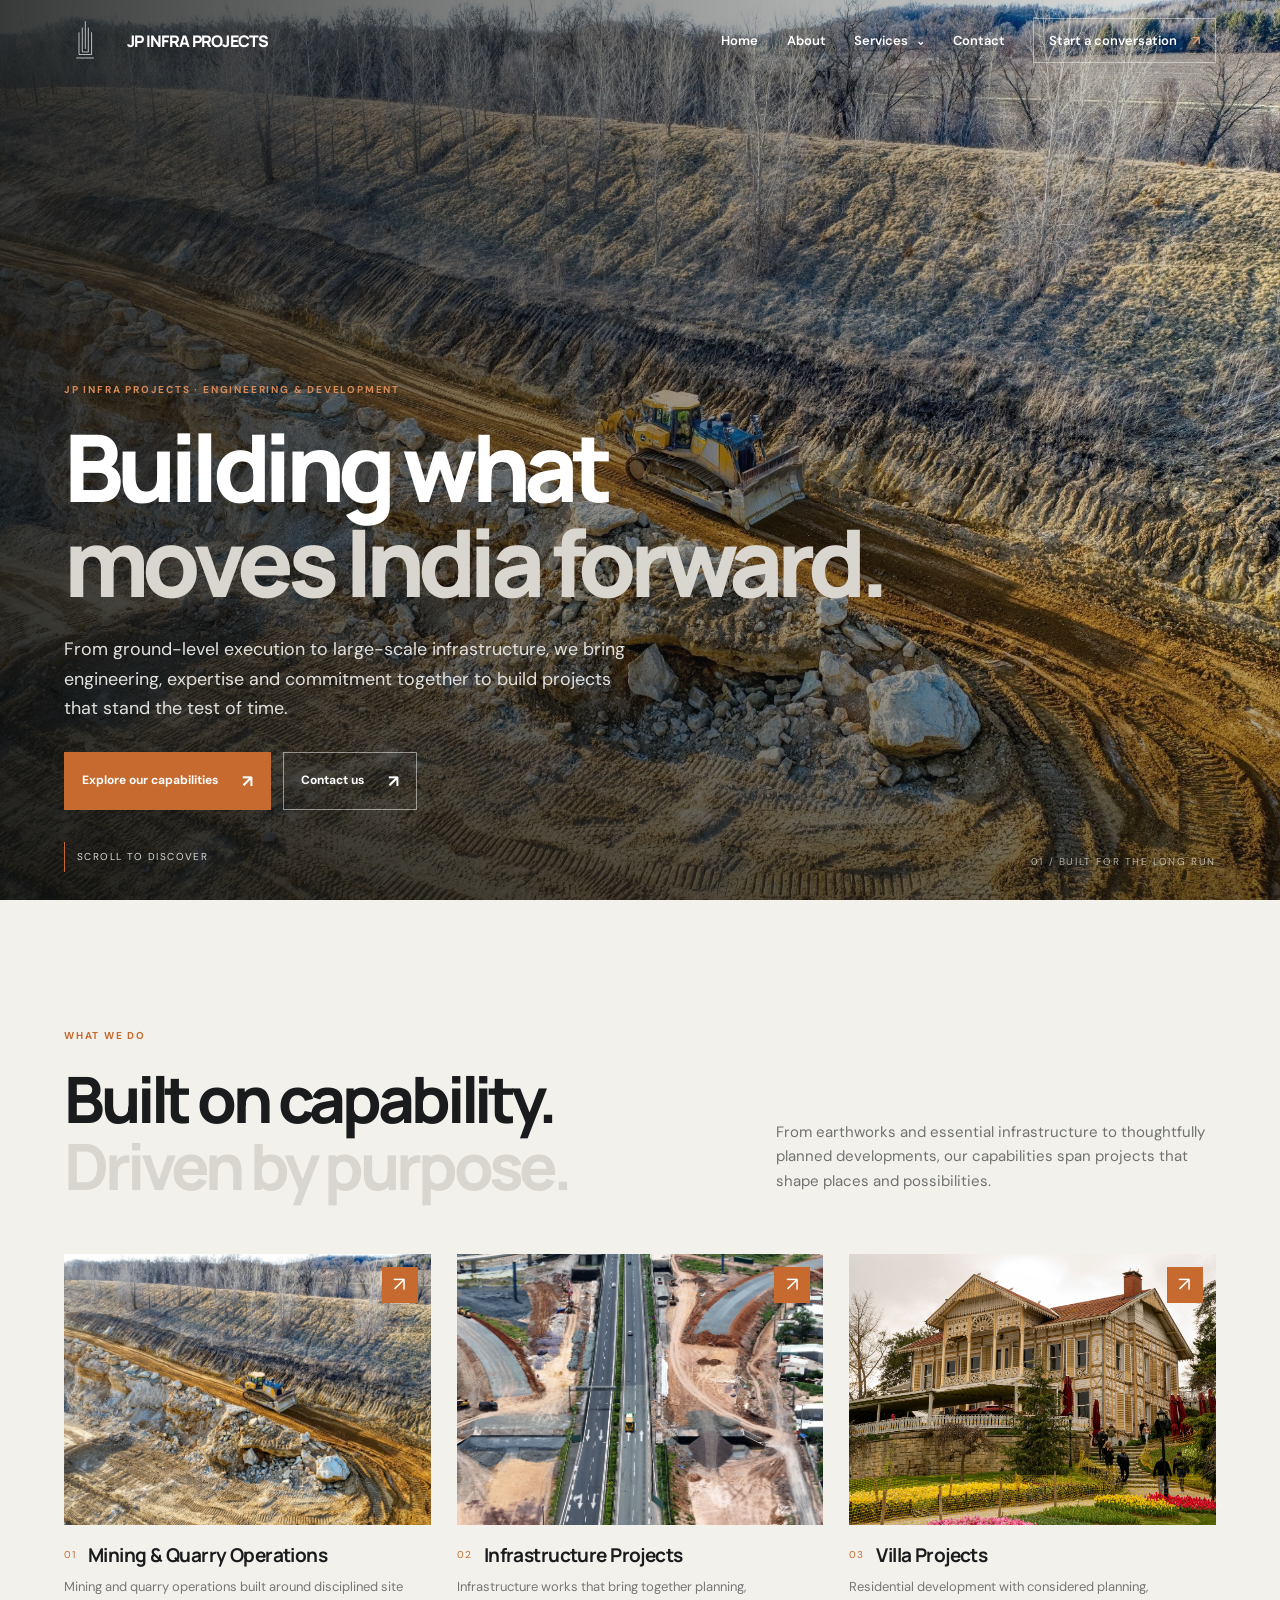
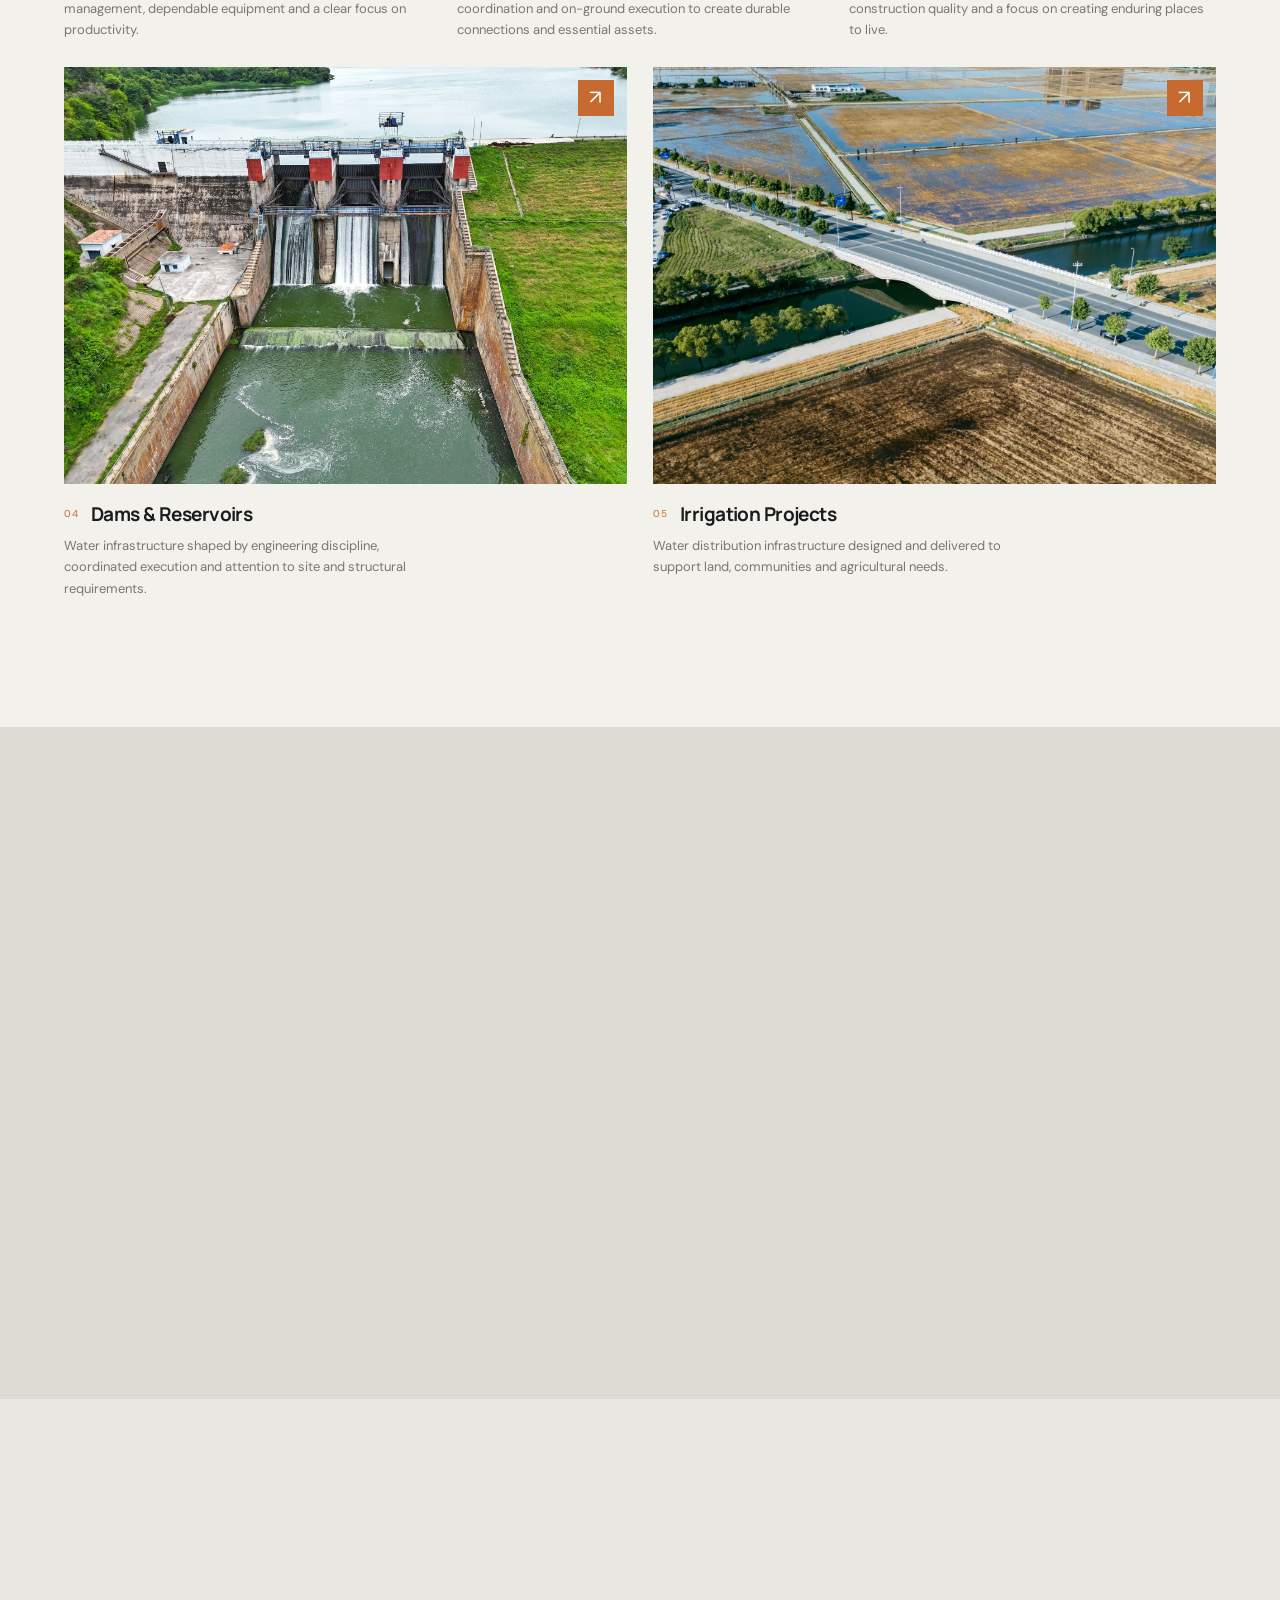
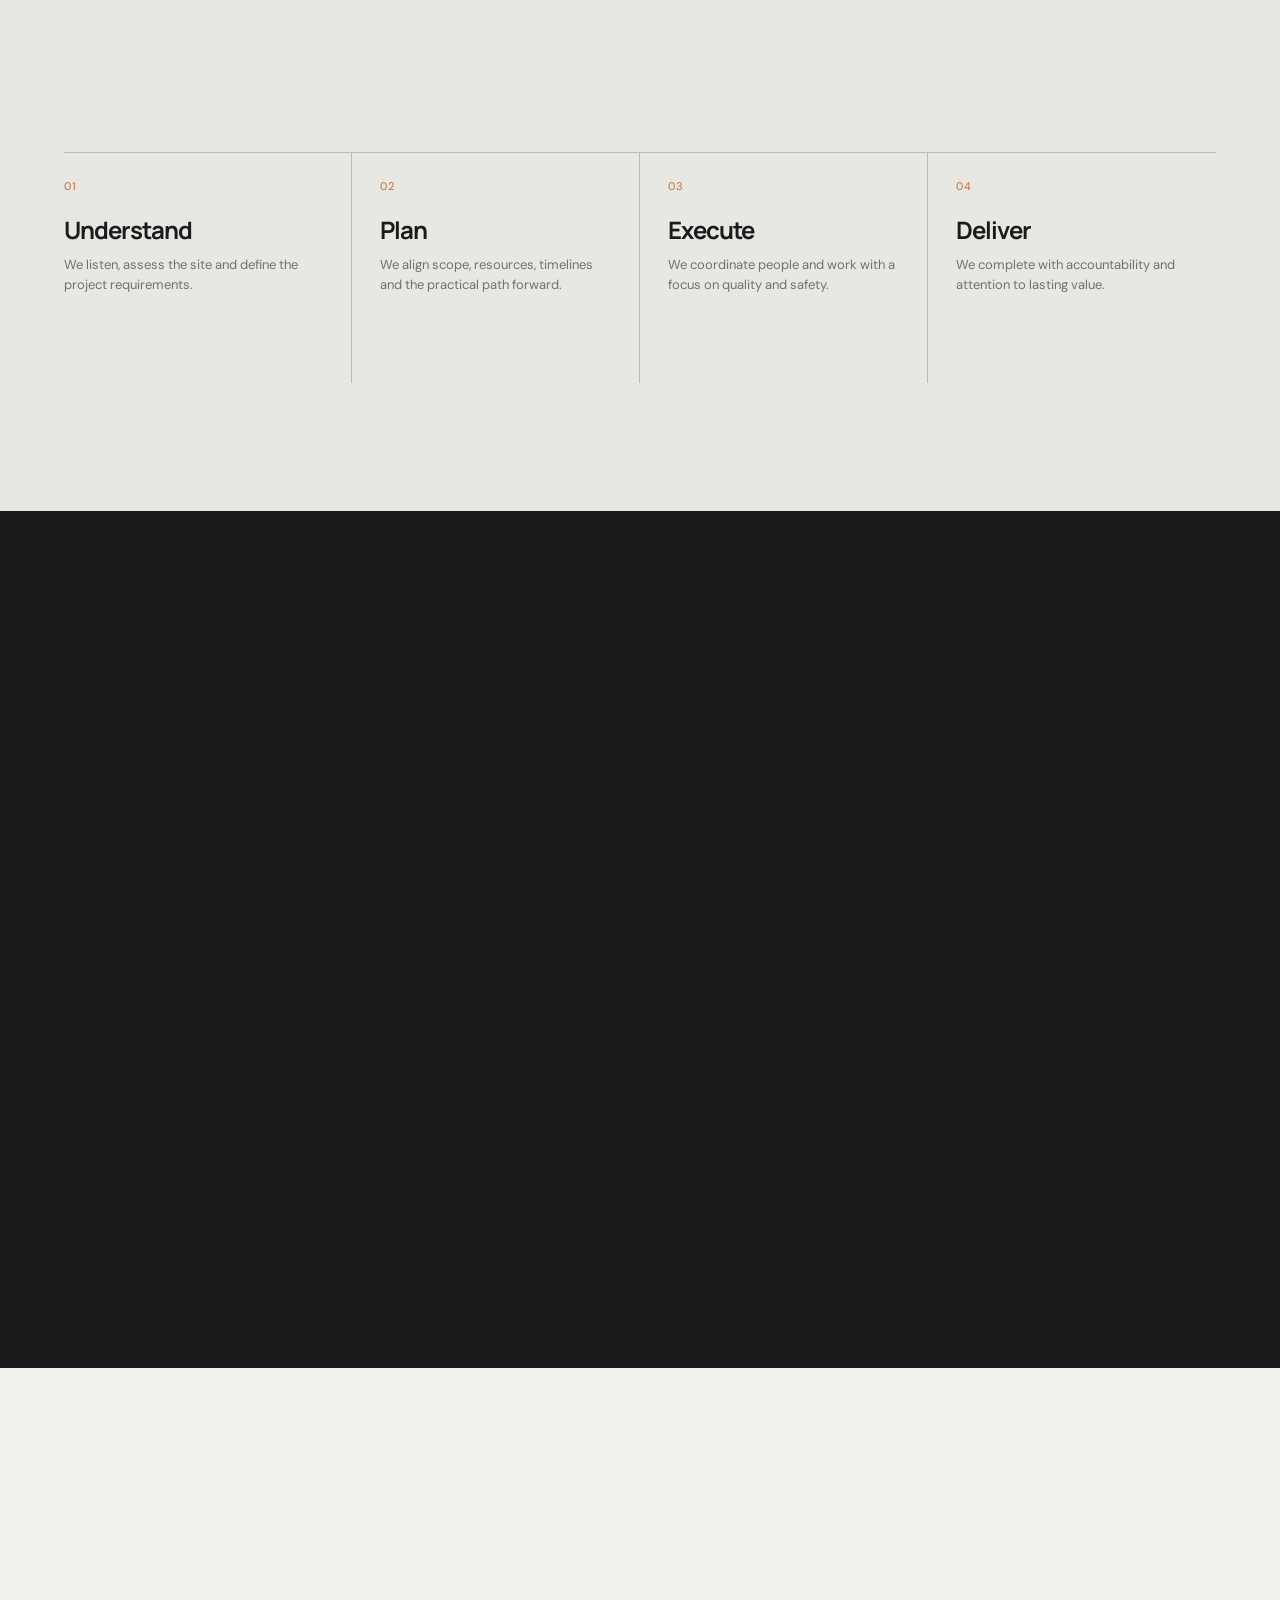
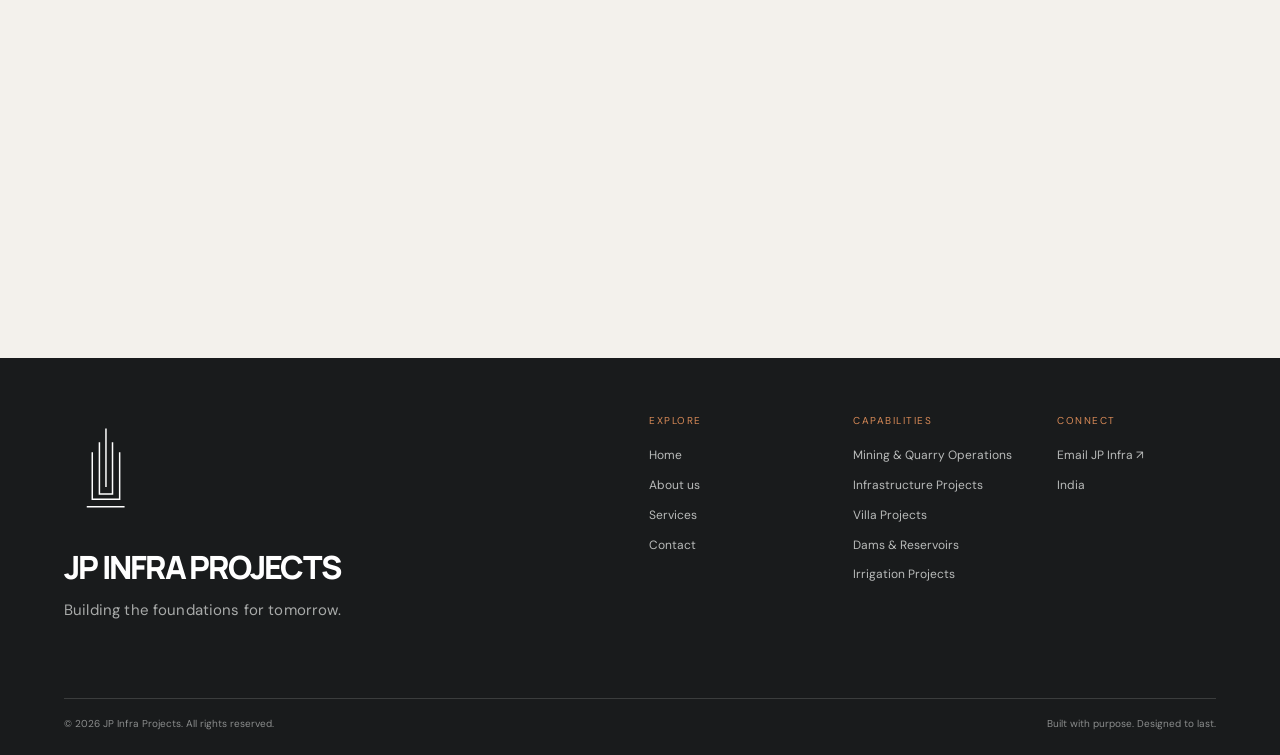
==== index.html @ a63b6236 "Refresh homepage uploaded project images with cache-busting" ====
<!doctype html><html lang="en"><head><meta charset="utf-8"><meta name="viewport" content="width=device-width, initial-scale=1"><meta name="theme-color" content="#17191a"><meta property="og:type" content="website"><link rel="preconnect" href="https://fonts.googleapis.com"><link rel="preconnect" href="https://fonts.gstatic.com" crossorigin><link href="https://fonts.googleapis.com/css2?family=DM+Sans:wght@400;500;600;700&family=Manrope:wght@400;500;600;700;800&display=swap" rel="stylesheet"><link rel="stylesheet" href="assets/styles.css"><script defer src="assets/main.js"></script><title>JP Infra Projects | Building What Moves India Forward</title><meta name="description" content="JP Infra Projects delivers infrastructure, engineering, mining, residential development, water and irrigation projects with purpose and precision."><meta property="og:title" content="JP Infra Projects | Building What Moves India Forward"><meta property="og:description" content="JP Infra Projects delivers infrastructure, engineering, mining, residential development, water and irrigation projects with purpose and precision."></head><body><header class="site-header"><a class="brand" href="index.html" aria-label="JP Infra Projects home"><img src="assets/jp-infra-logo.svg" alt="JP Infra Projects logo"><span class="brand-name">JP INFRA PROJECTS</span></a><button class="menu-toggle" aria-expanded="false" aria-label="Open navigation"><span></span><span></span></button><nav class="nav"><a href="index.html">Home</a><a href="about.html">About</a><div class="nav-services"><a href="services.html">Services <span>⌄</span></a><div class="dropdown"><a href="mining.html">Mining & Quarry Operations</a><a href="infrastructure.html">Infrastructure Projects</a><a href="villa.html">Villa Projects</a><a href="dams.html">Dams & Reservoirs</a><a href="irrigation.html">Irrigation Projects</a></div></div><a href="contact.html">Contact</a><a class="nav-cta" href="contact.html">Start a conversation <span>↗</span></a></nav></header><main><section class="hero home-hero"><div class="hero-image" style="background-image:url('assets/mining-hero.jpg')"></div><div class="hero-shade"></div><div class="hero-content reveal"><span class="eyebrow light">JP INFRA PROJECTS · ENGINEERING & DEVELOPMENT</span><h1>Building what<br><em>moves India forward.</em></h1><p>From ground-level execution to large-scale infrastructure, we bring engineering, expertise and commitment together to build projects that stand the test of time.</p><div class="actions"><a class="btn btn-orange" href="services.html">Explore our capabilities <span>↗</span></a><a class="btn btn-outline" href="contact.html">Contact us <span>↗</span></a></div></div><a class="scroll-cue" href="#capabilities"><span></span> Scroll to discover</a><div class="hero-index">01 / BUILT FOR THE LONG RUN</div></section>
<section id="capabilities" class="section capabilities"><div class="section-head reveal"><div><span class="eyebrow">WHAT WE DO</span><h2>Built on capability.<br><em>Driven by purpose.</em></h2></div><p>From earthworks and essential infrastructure to thoughtfully planned developments, our capabilities span projects that shape places and possibilities.</p></div><div class="cap-grid"><a class="cap-card reveal" href="mining.html"><div class="cap-image"><img src="assets/mining-hero.jpg" alt="Mining & Quarry Operations" loading="lazy"><span class="cap-arrow">↗</span></div><div class="cap-meta"><span class="cap-num">01</span><h3>Mining & Quarry Operations</h3></div><p>Mining and quarry operations built around disciplined site management, dependable equipment and a clear focus on productivity.</p></a><a class="cap-card reveal" href="infrastructure.html"><div class="cap-image"><img src="assets/images/infra-project.jpg?v=20261120" alt="Infrastructure Projects" loading="lazy"><span class="cap-arrow">↗</span></div><div class="cap-meta"><span class="cap-num">02</span><h3>Infrastructure Projects</h3></div><p>Infrastructure works that bring together planning, coordination and on-ground execution to create durable connections and essential assets.</p></a><a class="cap-card reveal" href="villa.html"><div class="cap-image"><img src="assets/images/villa-project.jpg?v=20261120" alt="Villa Projects" loading="lazy"><span class="cap-arrow">↗</span></div><div class="cap-meta"><span class="cap-num">03</span><h3>Villa Projects</h3></div><p>Residential development with considered planning, construction quality and a focus on creating enduring places to live.</p></a><a class="cap-card reveal" href="dams.html"><div class="cap-image"><img src="assets/images/Dams%20%26%20Reservoirs.jpg?v=20261120" alt="Dams & Reservoirs" loading="lazy"><span class="cap-arrow">↗</span></div><div class="cap-meta"><span class="cap-num">04</span><h3>Dams & Reservoirs</h3></div><p>Water infrastructure shaped by engineering discipline, coordinated execution and attention to site and structural requirements.</p></a><a class="cap-card reveal" href="irrigation.html"><div class="cap-image"><img src="assets/images/irrigation-project.jpg?v=20261120" alt="Irrigation Projects" loading="lazy"><span class="cap-arrow">↗</span></div><div class="cap-meta"><span class="cap-num">05</span><h3>Irrigation Projects</h3></div><p>Water distribution infrastructure designed and delivered to support land, communities and agricultural needs.</p></a></div></section>
<section class="about-band"><div class="about-photo reveal"><img src="assets/earthmoving-dozer.jpg" alt="Earthmoving machinery working on a site"></div><div class="about-copy reveal"><span class="eyebrow">ABOUT JP INFRA</span><h2>Grounded in experience.<br><em>Focused on what’s next.</em></h2><p>Every project starts with understanding the ground beneath it—and the goals ahead. We bring practical expertise, careful planning and hands-on execution to complex work.</p><a class="text-link" href="about.html">Discover JP Infra <span>↗</span></a></div></section>
<section class="approach section"><div class="section-head reveal"><div><span class="eyebrow">HOW WE WORK</span><h2>From intent<br>to <em>impact.</em></h2></div><p>A clear, considered process keeps our work purposeful—from the first conversation to project delivery.</p></div><div class="steps"><article class="step reveal"><span>01</span><h3>Understand</h3><p>We listen, assess the site and define the project requirements.</p></article><article class="step reveal"><span>02</span><h3>Plan</h3><p>We align scope, resources, timelines and the practical path forward.</p></article><article class="step reveal"><span>03</span><h3>Execute</h3><p>We coordinate people and work with a focus on quality and safety.</p></article><article class="step reveal"><span>04</span><h3>Deliver</h3><p>We complete with accountability and attention to lasting value.</p></article></div></section>
<section class="work section dark-section"><div class="section-head reveal"><div><span class="eyebrow light">CAPABILITY IN ACTION</span><h2>Work that takes<br><em>shape on site.</em></h2></div><a class="text-link light-link" href="services.html">Explore all capabilities <span>↗</span></a></div><div class="work-grid"><a class="work-large reveal" href="mining.html"><img src="assets/mineral-processing-aerial.jpg" alt="Aerial view of quarry processing operations"><span class="work-label">01 / MINING & QUARRY</span><span class="work-title">Moving material.<br>Moving possibilities. ↗</span></a><a class="work-small reveal" href="infrastructure.html"><img src="assets/images/infra-project.jpg?v=20261120" alt="Infrastructure construction"><span class="work-label">02 / INFRASTRUCTURE</span><span class="work-title">Connecting what matters. ↗</span></a></div></section>
<section class="closing section"><span class="eyebrow reveal">LET’S BUILD THE NEXT CHAPTER</span><h2 class="reveal">Let’s build<br><em>something that lasts.</em></h2><a class="btn btn-orange reveal" href="contact.html">Start a conversation <span>↗</span></a></section></main><footer class="footer"><div class="footer-top"><div><a class="brand footer-brand" href="index.html"><img src="assets/jp-infra-logo.svg" alt="JP Infra Projects logo"><span class="brand-name">JP INFRA PROJECTS</span></a><p>Building the foundations for tomorrow.</p></div><div class="footer-links"><div><span class="foot-label">Explore</span><a href="index.html">Home</a><a href="about.html">About us</a><a href="services.html">Services</a><a href="contact.html">Contact</a></div><div><span class="foot-label">Capabilities</span><a href="mining.html">Mining & Quarry Operations</a><a href="infrastructure.html">Infrastructure Projects</a><a href="villa.html">Villa Projects</a><a href="dams.html">Dams & Reservoirs</a><a href="irrigation.html">Irrigation Projects</a></div><div><span class="foot-label">Connect</span><a href="mailto:info@jpinfra.in">Email JP Infra ↗</a><span>India</span></div></div></div><div class="footer-bottom"><span>© <span id="year"></span> JP Infra Projects. All rights reserved.</span><span>Built with purpose. Designed to last.</span></div></footer></body></html>
---- assets/styles.css ----
:root{--ink:#191b1c;--paper:#f3f1ec;--white:#fff;--stone:#d7d5d0;--muted:#858787;--orange:#c66a30;--font-head:'Manrope',sans-serif;--font-body:'DM Sans',sans-serif;--max:1280px;--pad:clamp(22px,5vw,80px)}*{box-sizing:border-box}html{scroll-behavior:smooth}body{margin:0;background:var(--paper);color:var(--ink);font-family:var(--font-body);font-size:16px;line-height:1.65}a{color:inherit;text-decoration:none}img{display:block;max-width:100%}.site-header{height:82px;position:fixed;inset:0 0 auto;z-index:100;display:flex;align-items:center;justify-content:space-between;padding:0 var(--pad);transition:background .3s,backdrop-filter .3s,border .3s;border-bottom:1px solid transparent}.site-header.scrolled{background:rgba(243,241,236,.93);backdrop-filter:blur(14px);border-color:rgba(25,27,28,.08)}.brand{display:flex;align-items:center;gap:10px;font-family:var(--font-head);font-weight:800;letter-spacing:-.07em;line-height:.92;font-size:17px}.brand img{width:35px;height:40px;object-fit:contain}.brand small{font-size:9px;letter-spacing:.18em;font-weight:600}.nav{display:flex;align-items:center;gap:34px;font-size:13px;font-weight:600}.nav>a,.nav-services>a{transition:color .2s}.nav>a:hover,.nav-services>a:hover{color:var(--orange)}.nav-cta{border:1px solid #b9b8b3;padding:11px 15px;display:flex;gap:15px;align-items:center}.nav-cta span{color:var(--orange)}.nav-services{position:relative}.nav-services>a span{font-size:11px;margin-left:5px}.dropdown{position:absolute;top:100%;left:-18px;min-width:220px;padding:12px;background:var(--paper);box-shadow:0 18px 36px #0001;display:none}.dropdown a{display:block;padding:8px 10px;font-size:12px}.dropdown a:hover{background:#e7e4dd;color:var(--orange)}.nav-services:hover .dropdown,.nav-services:focus-within .dropdown{display:block}.menu-toggle{display:none}.hero,.page-hero,.service-hero{position:relative;min-height:100vh;color:white;display:flex;align-items:flex-end;overflow:hidden;background:#202222}.hero-image,.page-hero-img,.service-hero-img{position:absolute;inset:0;background-position:center;background-size:cover;transform:scale(1.015);animation:heroZoom 12s ease-out forwards}.hero-shade{position:absolute;inset:0;background:linear-gradient(90deg,rgba(12,14,14,.82) 0%,rgba(12,14,14,.46) 46%,rgba(12,14,14,.06) 100%),linear-gradient(0deg,rgba(10,12,12,.52),transparent 40%)}.hero-content,.page-hero-copy,.service-hero-copy{position:relative;z-index:2;width:min(820px,calc(100% - 2*var(--pad)));margin:0 var(--pad) 10vh}.eyebrow{font-size:10px;letter-spacing:.18em;font-weight:700;text-transform:uppercase;color:var(--orange);display:block;margin-bottom:20px}.eyebrow.light{color:#d88a57}.hero h1,.page-hero h1,.service-hero h1{font:800 clamp(44px,7.3vw,102px)/1.02 var(--font-head);letter-spacing:-.07em;margin:0 0 26px}.hero h1 em,.page-hero h1 em,.service-hero h1 em,.section h2 em,.closing h2 em,.about-copy h2 em,.split-feature-copy h2 em{font-style:normal;color:#d9d6d0}.hero-content p,.page-hero-copy p,.service-hero-copy p{max-width:580px;color:#e1e1df;font-size:clamp(15px,1.4vw,18px);margin:0 0 28px}.actions{display:flex;gap:12px;flex-wrap:wrap}.btn{display:inline-flex;align-items:center;gap:24px;padding:14px 17px;font-size:12px;font-weight:700;transition:transform .25s,background .25s,color .25s;border:1px solid transparent}.btn:hover{transform:translateY(-3px)}.btn-orange{background:var(--orange);color:white}.btn-orange:hover{background:#a95425}.btn-outline{border-color:#ffffff80;color:#fff}.btn-outline:hover{background:white;color:var(--ink)}.btn span{font-size:17px}.scroll-cue{position:absolute;bottom:28px;left:var(--pad);z-index:2;font-size:10px;letter-spacing:.14em;text-transform:uppercase;color:#d8d8d5;display:flex;gap:12px;align-items:center}.scroll-cue span{height:30px;width:1px;background:var(--orange)}.hero-index{position:absolute;right:var(--pad);bottom:30px;z-index:2;color:#ffffffa0;font-size:10px;letter-spacing:.16em}.section{padding:clamp(80px,10vw,145px) var(--pad)}.section-head{display:flex;justify-content:space-between;align-items:flex-end;gap:40px;margin-bottom:55px}.section h2,.about-copy h2,.split-feature-copy h2{font:750 clamp(34px,5vw,65px)/1.05 var(--font-head);letter-spacing:-.065em;margin:0}.section-head p{max-width:440px;color:#707272;margin:0 0 5px;font-size:15px}.cap-grid{display:grid;grid-template-columns:repeat(6,1fr);gap:26px}.cap-card{grid-column:span 2}.cap-card:nth-child(4),.cap-card:nth-child(5){grid-column:span 3}.cap-image{position:relative;overflow:hidden;aspect-ratio:1.35;background:#d5d2cc}.cap-image img{width:100%;height:100%;object-fit:cover;transition:transform .6s}.cap-card:hover .cap-image img{transform:scale(1.045)}.cap-arrow{position:absolute;right:13px;top:13px;width:36px;height:36px;display:grid;place-items:center;background:var(--orange);color:white;font-size:20px;transition:transform .25s}.cap-card:hover .cap-arrow{transform:rotate(45deg)}.cap-meta{display:flex;align-items:center;gap:12px;margin-top:17px}.cap-num{font-size:10px;color:var(--orange);letter-spacing:.1em}.cap-meta h3{font:700 19px var(--font-head);letter-spacing:-.03em;margin:0}.cap-card>p{font-size:13px;color:#777;margin:8px 0 0;max-width:380px}.about-band{display:grid;grid-template-columns:1.08fr .92fr;min-height:640px;background:#dedbd5}.about-photo{overflow:hidden;min-height:500px}.about-photo img{width:100%;height:100%;object-fit:cover}.about-copy{padding:clamp(45px,7vw,105px);display:flex;flex-direction:column;justify-content:center}.about-copy p{max-width:480px;color:#656666;margin:25px 0;font-size:15px}.text-link{display:inline-flex;gap:25px;align-items:center;font-size:12px;font-weight:700;margin-top:10px}.text-link span{color:var(--orange);font-size:17px;transition:transform .2s}.text-link:hover span{transform:translate(4px,-3px)}.approach{background:#e9e7e2}.steps{display:grid;grid-template-columns:repeat(4,1fr);border-top:1px solid #bcbab5}.step{padding:27px 22px 10px 0;border-right:1px solid #bcbab5;min-height:210px}.step:last-child{border-right:0}.step>span,.value>span{color:var(--orange);font-size:11px;letter-spacing:.1em}.step h3{font:700 24px var(--font-head);letter-spacing:-.04em;margin:20px 0 8px}.step p,.value p{font-size:13px;color:#717171;max-width:240px}.dark-section{background:var(--ink);color:#fff}.dark-section .section-head{margin-bottom:40px}.dark-section h2{color:white}.light-link{color:white}.work-grid{display:grid;grid-template-columns:1.35fr .65fr;gap:20px}.work-grid a{position:relative;display:block;overflow:hidden;min-height:390px}.work-grid img{width:100%;height:100%;object-fit:cover;position:absolute;inset:0;transition:transform .6s}.work-grid a:hover img{transform:scale(1.04)}.work-grid a:after{content:"";position:absolute;inset:0;background:linear-gradient(0deg,#111b 0%,transparent 65%)}.work-label,.work-title{position:absolute;z-index:1;left:25px;color:white}.work-label{top:25px;font-size:10px;letter-spacing:.16em}.work-title{bottom:24px;font:700 27px/1.15 var(--font-head);letter-spacing:-.04em}.work-small .work-title{font-size:22px}.closing{text-align:center;padding-block:clamp(90px,12vw,165px)}.closing h2{font:800 clamp(40px,6vw,76px)/1.05 var(--font-head);letter-spacing:-.07em;margin:0 0 32px}.closing .eyebrow{margin-bottom:16px}.closing .btn{margin:auto}.page-hero{min-height:76vh}.page-hero-copy{margin-bottom:8vh}.story{display:grid;grid-template-columns:1fr 1fr;gap:8vw}.story-intro h2{font:750 clamp(33px,4.5vw,58px)/1.1 var(--font-head);letter-spacing:-.06em;margin:0}.story-intro h2 em{font-style:normal;color:#9b9a96}.story-body p{margin:0 0 20px;color:#686a69;font-size:16px}.values-section{background:#e8e6e1}.values-grid{display:grid;grid-template-columns:repeat(4,1fr);gap:22px}.value{border-top:1px solid #aaa;padding:22px 0}.value h3{font:700 22px var(--font-head);letter-spacing:-.04em;margin:15px 0 7px}.value p{max-width:230px}.split-feature{display:grid;grid-template-columns:1fr 1fr;min-height:560px;background:var(--ink);color:white}.split-feature>img{width:100%;height:100%;min-height:500px;object-fit:cover}.split-feature-copy{padding:clamp(45px,7vw,100px);display:flex;flex-direction:column;justify-content:center}.split-feature-copy p{max-width:470px;color:#c3c4c2;margin-top:25px}.services-overview .section-head{margin-bottom:30px}.services-list{display:flex;flex-direction:column}.service-row{display:grid;grid-template-columns:42% 1fr;gap:clamp(25px,5vw,70px);padding:30px 0;border-top:1px solid #c9c7c2;align-items:center}.service-row:last-child{border-bottom:1px solid #c9c7c2}.service-row-img{height:280px;overflow:hidden}.service-row-img img{width:100%;height:100%;object-fit:cover;transition:transform .5s}.service-row:hover img{transform:scale(1.04)}.service-row-content h3{font:750 clamp(26px,3vw,38px)/1.15 var(--font-head);letter-spacing:-.06em;margin:7px 0 10px}.service-row-content p{color:#737575;max-width:480px;margin:0 0 18px}.service-row-content .eyebrow{font-size:9px;margin:0}.service-hero{min-height:84vh}.service-hero-copy{max-width:790px;margin-bottom:8vh}.service-hero h1{font-size:clamp(43px,6.6vw,90px)}.service-hero-copy p{max-width:540px}.service-intro{display:grid;grid-template-columns:1fr 1fr;gap:7vw}.service-intro-title h2{font:750 clamp(33px,4.5vw,58px)/1.1 var(--font-head);letter-spacing:-.06em;margin:0}.service-intro-title h2 em{font-style:normal;color:#999995}.service-intro-text p{color:#666867;margin:0 0 20px}.capability-detail{background:#e8e6e1}.capability-grid{display:grid;grid-template-columns:repeat(3,1fr);gap:22px}.capability{border-top:1px solid #aaa;padding:22px 0 32px}.capability span{font-size:10px;color:var(--orange);letter-spacing:.12em}.capability h3{font:700 20px var(--font-head);letter-spacing:-.03em;margin:15px 0}.process-mini{padding:65px var(--pad)}.mini-process{display:flex;justify-content:space-between;gap:20px;border-top:1px solid #c6c4bf;padding-top:22px;margin-top:22px}.mini-process span{font:700 14px var(--font-head)}.contact-hero{min-height:70vh}.contact-section{display:grid;grid-template-columns:1fr 1fr;gap:8vw}.contact-left h2{font:750 clamp(35px,5vw,65px)/1.06 var(--font-head);letter-spacing:-.06em;margin:0}.contact-left h2 em{font-style:normal;color:#999}.contact-left p{max-width:420px;color:#777;margin-top:25px}.contact-item{padding:0 0 25px;margin-bottom:25px;border-bottom:1px solid #c6c4bf}.contact-item .eyebrow{margin-bottom:8px}.contact-item a,.contact-item p{font:600 19px var(--font-head);margin:0}.contact-item p{font-weight:500}.footer{background:var(--ink);color:#fff;padding:55px var(--pad) 22px}.footer-top{display:flex;justify-content:space-between;gap:55px;padding-bottom:60px}.footer-brand img{filter:none}.footer-top>div:first-child p{color:#9c9d9b;font-size:13px;margin-top:18px}.footer-links{display:grid;grid-template-columns:repeat(3,1fr);gap:45px}.footer-links>div{display:flex;flex-direction:column;gap:10px;font-size:12px;color:#b9bbba}.footer-links a:hover{color:#d88a57}.foot-label{color:#d88a57;font-size:10px;text-transform:uppercase;letter-spacing:.15em;margin-bottom:7px}.footer-bottom{border-top:1px solid #3b3d3d;display:flex;justify-content:space-between;padding-top:17px;font-size:10px;color:#8b8d8d}.reveal{opacity:0;transform:translateY(24px);transition:opacity .7s ease,transform .7s ease}.reveal.visible{opacity:1;transform:none}@keyframes heroZoom{to{transform:scale(1)}}
@media(max-width:900px){.nav{gap:20px}.nav-cta{padding:9px 10px}.cap-grid{grid-template-columns:repeat(2,1fr)}.cap-card,.cap-card:nth-child(4),.cap-card:nth-child(5){grid-column:span 1}.cap-card:nth-child(5){grid-column:span 2}.section-head{align-items:flex-start;flex-direction:column;gap:20px}.section-head p{max-width:650px}.values-grid{grid-template-columns:repeat(2,1fr)}.footer-top{flex-direction:column}.footer-links{gap:30px}.service-row{grid-template-columns:40% 1fr}.service-row-img{height:230px}}
@media(max-width:680px){.site-header{height:70px}.brand img{width:30px;height:36px}.menu-toggle{display:flex;background:none;border:0;width:40px;height:40px;flex-direction:column;justify-content:center;gap:6px;z-index:101}.menu-toggle span{display:block;width:23px;height:1px;background:var(--ink);transition:transform .25s}.menu-toggle.active span:first-child{transform:translateY(3.5px) rotate(45deg)}.menu-toggle.active span:last-child{transform:translateY(-3.5px) rotate(-45deg)}.nav{position:fixed;top:0;right:0;left:0;bottom:0;background:var(--paper);padding:100px var(--pad) 40px;display:flex;flex-direction:column;align-items:flex-start;gap:24px;transform:translateX(100%);transition:transform .35s;overflow:auto}.nav.open{transform:translateX(0)}.nav>a,.nav-services>a{font:700 24px var(--font-head)}.nav-cta{font-size:13px!important}.dropdown{position:static;display:block;box-shadow:none;background:transparent;padding:0 0 0 12px;min-width:unset}.dropdown a{font-size:14px;padding:5px 0}.hero{min-height:88vh}.hero-content,.page-hero-copy,.service-hero-copy{margin-bottom:12vh}.hero h1,.page-hero h1,.service-hero h1{font-size:clamp(40px,12vw,66px)}.hero-shade{background:linear-gradient(90deg,#0d0f0fbb, #0d0f0f30),linear-gradient(0deg,#10121280,transparent 65%)}.scroll-cue{bottom:20px}.hero-index{bottom:20px;font-size:8px}.section{padding-block:75px}.section-head{margin-bottom:32px}.cap-grid{grid-template-columns:1fr;gap:28px}.cap-card:nth-child(5){grid-column:span 1}.cap-image{aspect-ratio:1.25}.about-band,.split-feature{grid-template-columns:1fr}.about-photo{min-height:340px;height:340px}.about-copy{padding:60px var(--pad)}.steps{grid-template-columns:repeat(2,1fr)}.step{min-height:180px;border-bottom:1px solid #bcbab5}.step:nth-child(2){border-right:0}.step:nth-child(3){border-bottom:0}.step:nth-child(4){border-bottom:0;border-right:0}.work-grid{grid-template-columns:1fr}.work-grid a{min-height:340px}.work-small .work-title{font-size:25px}.closing h2{font-size:clamp(40px,11vw,64px)}.story,.service-intro,.contact-section{grid-template-columns:1fr;gap:35px}.story-intro h2,.service-intro-title h2{font-size:clamp(32px,10vw,48px)}.values-grid{grid-template-columns:1fr 1fr;gap:14px}.value{padding:18px 0}.value h3{font-size:19px}.split-feature>img{min-height:340px;height:340px}.split-feature-copy{padding:60px var(--pad)}.service-row{grid-template-columns:1fr;gap:18px;padding:24px 0}.service-row-img{height:240px}.service-row-content h3{font-size:30px}.capability-grid{grid-template-columns:1fr 1fr}.mini-process{flex-direction:column;gap:14px}.footer{padding-top:45px}.footer-links{grid-template-columns:1fr 1fr;gap:35px 22px}.footer-links>div:nth-child(3){grid-column:span 2}.footer-bottom{flex-direction:column;gap:6px}.page-hero{min-height:72vh}.contact-item a,.contact-item p{font-size:17px}}
@media(prefers-reduced-motion:reduce){html{scroll-behavior:auto}*,*::before,*::after{animation-duration:.01ms!important;animation-iteration-count:1!important;transition-duration:.01ms!important}.reveal{opacity:1;transform:none}}
/* Header adapts to photographic heroes before transitioning into the light navigation state. */
.site-header:not(.scrolled){color:#fff}.site-header:not(.scrolled) .brand img{filter:brightness(0) invert(1)}.site-header:not(.scrolled) .nav-cta{border-color:#ffffff70}.site-header:not(.scrolled) .nav-cta span{color:#e5a078}.site-header:not(.scrolled) .menu-toggle span{background:#fff}.site-header.scrolled .brand img{filter:none}

/* Brand alignment refinements */
.brand{white-space:nowrap;flex-shrink:0;gap:13px;letter-spacing:-.045em}
.brand img{width:50px;height:54px;object-fit:contain}
.brand-name{display:inline-block;white-space:nowrap;line-height:1;font-size:16px;font-weight:800;letter-spacing:-.045em}
.site-header{gap:24px}
.nav{gap:clamp(18px,2.2vw,32px)}
.footer-brand img{width:50px;height:54px}
.footer-brand .brand-name{font-size:16px}
.footer-top{align-items:flex-start}
.footer-links{align-items:flex-start}
@media(max-width:900px){
 .site-header{gap:18px}
 .brand img{width:46px;height:50px}
 .brand-name{font-size:14px}
 .nav{gap:18px}
}
@media(max-width:680px){
 .site-header{height:74px}
 .brand{gap:10px}
 .brand img{width:44px;height:48px}
 .brand-name{font-size:13px;letter-spacing:-.035em}
 .footer-brand img{width:44px;height:48px}
 .footer-brand .brand-name{font-size:14px}
}

/* Process steps: shared alignment, consistent spacing and equal-height columns */
.steps{display:grid;grid-template-columns:repeat(4,minmax(0,1fr));align-items:stretch}
.step{display:flex;flex-direction:column;align-items:flex-start;min-width:0;min-height:230px;padding:27px 24px 24px 0;border-right:1px solid #bcbab5}
.step:last-child{border-right:0}
.step>span{display:block;line-height:1.2;margin:0 0 22px;min-height:14px}
.step h3{margin:0 0 10px;line-height:1.2;min-height:29px}
.step p{margin:0;max-width:250px;line-height:1.55}
@media(max-width:680px){
 .steps{grid-template-columns:repeat(2,minmax(0,1fr))}
 .step{min-height:185px;padding:24px 16px 20px 0}
 .step>span{margin-bottom:17px}
}

/* Footer brand block: larger, editorial logo and stacked identity */
.footer-brand{display:flex;flex-direction:column;align-items:flex-start;gap:20px;letter-spacing:-.04em}
.footer-brand img{width:100px;height:116px;object-fit:contain;filter:brightness(0) invert(1);margin-bottom:2px}
.footer-brand .brand-name{font-size:clamp(24px,2.5vw,34px);letter-spacing:-.055em;line-height:1.05}
.footer-top>div:first-child p{font-size:15px;margin-top:14px;color:#a8aaa9;letter-spacing:.01em}
@media(max-width:680px){.footer-brand{gap:16px}.footer-brand img{width:82px;height:96px}.footer-brand .brand-name{font-size:26px}.footer-top>div:first-child p{font-size:14px}}

/* Final process-row fix: equal tracks, aligned content, no reveal movement */
.approach .steps{display:grid!important;grid-template-columns:repeat(4,minmax(0,1fr))!important;gap:0!important;width:100%;align-items:stretch!important}
.approach .steps .step{width:100%;min-width:0;box-sizing:border-box;display:flex!important;flex-direction:column!important;align-items:flex-start!important;justify-content:flex-start!important;padding:27px 24px 24px 0!important;min-height:230px!important;border-right:1px solid #bcbab5!important;border-bottom:0!important;opacity:1!important;transform:none!important;transition:none!important}
.approach .steps .step:last-child{border-right:0!important}
.approach .steps .step>span{margin:0 0 22px!important;min-height:14px!important;line-height:1.2!important}
.approach .steps .step h3{margin:0 0 10px!important;min-height:0!important;line-height:1.2!important}
.approach .steps .step p{margin:0!important;max-width:250px!important;line-height:1.55!important}
@media(max-width:680px){.approach .steps{grid-template-columns:repeat(2,minmax(0,1fr))!important}.approach .steps .step{min-height:185px!important;padding:24px 16px 20px 0!important}.approach .steps .step:nth-child(2){border-right:0!important}.approach .steps .step:nth-child(3){border-bottom:0!important}.approach .steps .step:nth-child(4){border-right:0!important}}

/* Process cards: add breathing room after the vertical separators */
@media(min-width:681px){
 .approach .steps .step:nth-child(2){padding-left:28px!important}
 .approach .steps .step:nth-child(3){padding-left:28px!important}
 .approach .steps .step:nth-child(4){padding-left:28px!important}
}

/* Mobile process section: compact 2x2 cards with clear row separation */
@media(max-width:680px){
 .approach .steps{grid-template-columns:repeat(2,minmax(0,1fr))!important;row-gap:0!important;align-items:stretch!important}
 .approach .steps .step{min-height:0!important;height:auto!important;padding:24px 18px 30px 0!important;border-right:1px solid #bcbab5!important;border-bottom:1px solid #bcbab5!important;margin:0!important}
 .approach .steps .step:nth-child(2),.approach .steps .step:nth-child(4){border-right:0!important;padding-left:18px!important;padding-right:0!important}
 .approach .steps .step:nth-child(3),.approach .steps .step:nth-child(4){padding-top:30px!important;border-bottom:0!important}
 .approach .steps .step>span{margin:0 0 24px!important}
 .approach .steps .step h3{font-size:clamp(25px,7.5vw,34px)!important;line-height:1.15!important;margin:0 0 12px!important}
 .approach .steps .step p{font-size:clamp(14px,4vw,17px)!important;line-height:1.55!important;max-width:none!important}
}

/* Mobile: carry desktop breathing-space rule into the two-column layout */
@media(max-width:680px){
 .approach .steps .step:nth-child(2),
 .approach .steps .step:nth-child(3),
 .approach .steps .step:nth-child(4){padding-left:28px!important}
 .approach .steps .step:nth-child(1){padding-left:0!important}
}

/* Mobile alignment: left-column cards flush; right-column cards inset after divider */
@media(max-width:680px){
 .approach .steps .step:nth-child(1),
 .approach .steps .step:nth-child(3){padding-left:0!important}
 .approach .steps .step:nth-child(2),
 .approach .steps .step:nth-child(4){padding-left:28px!important}
}
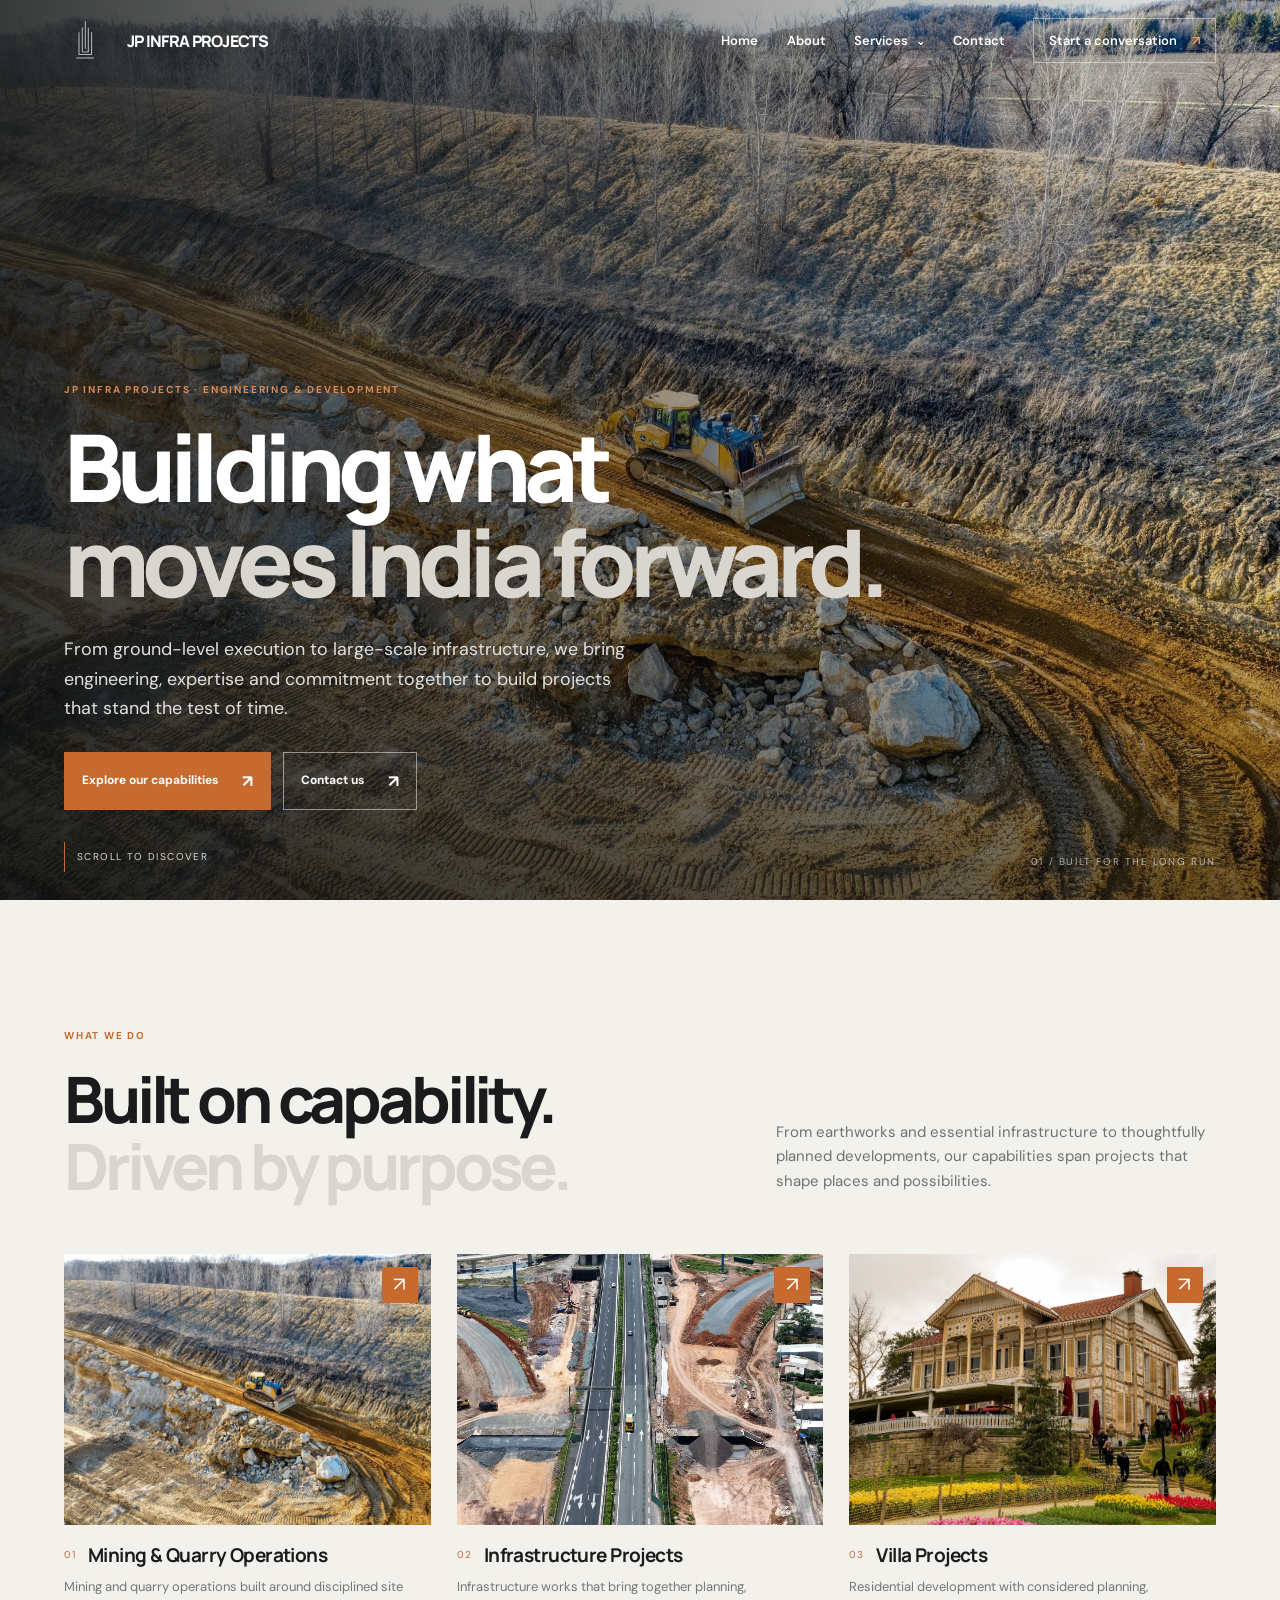
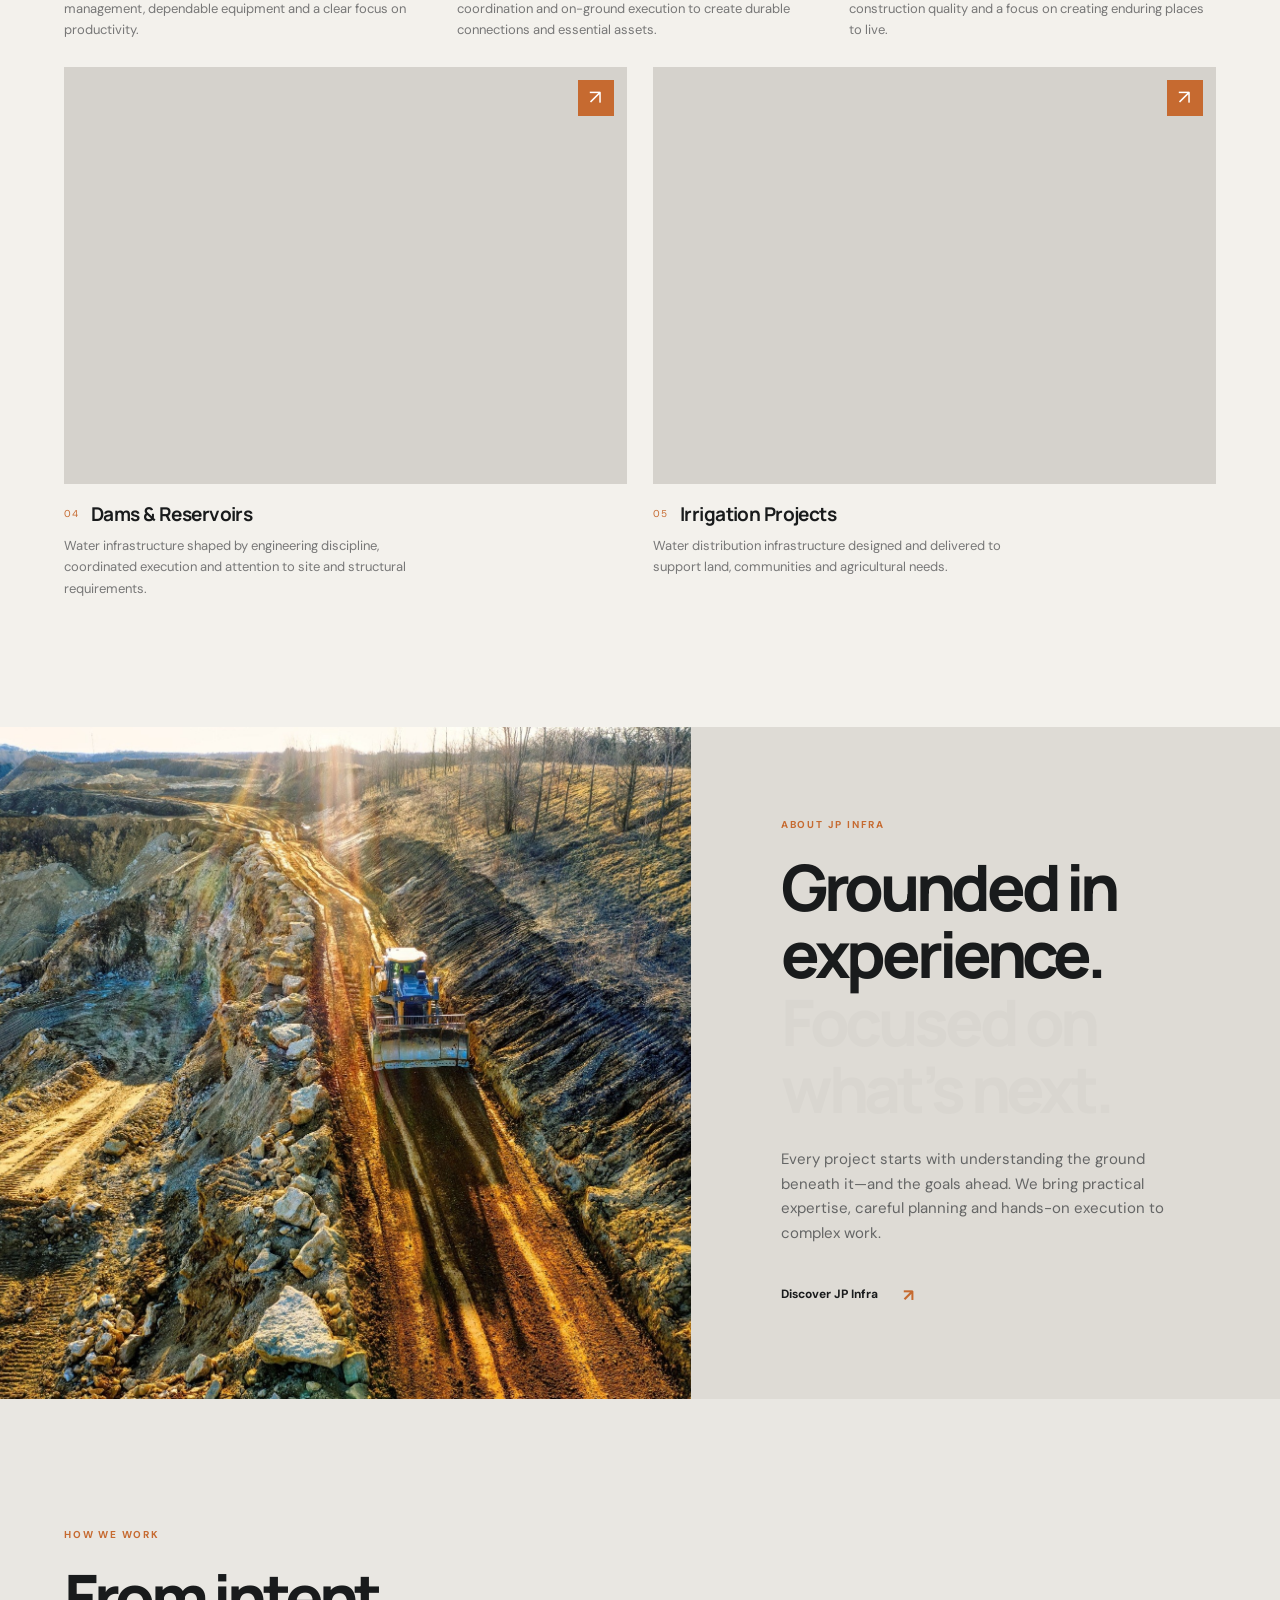
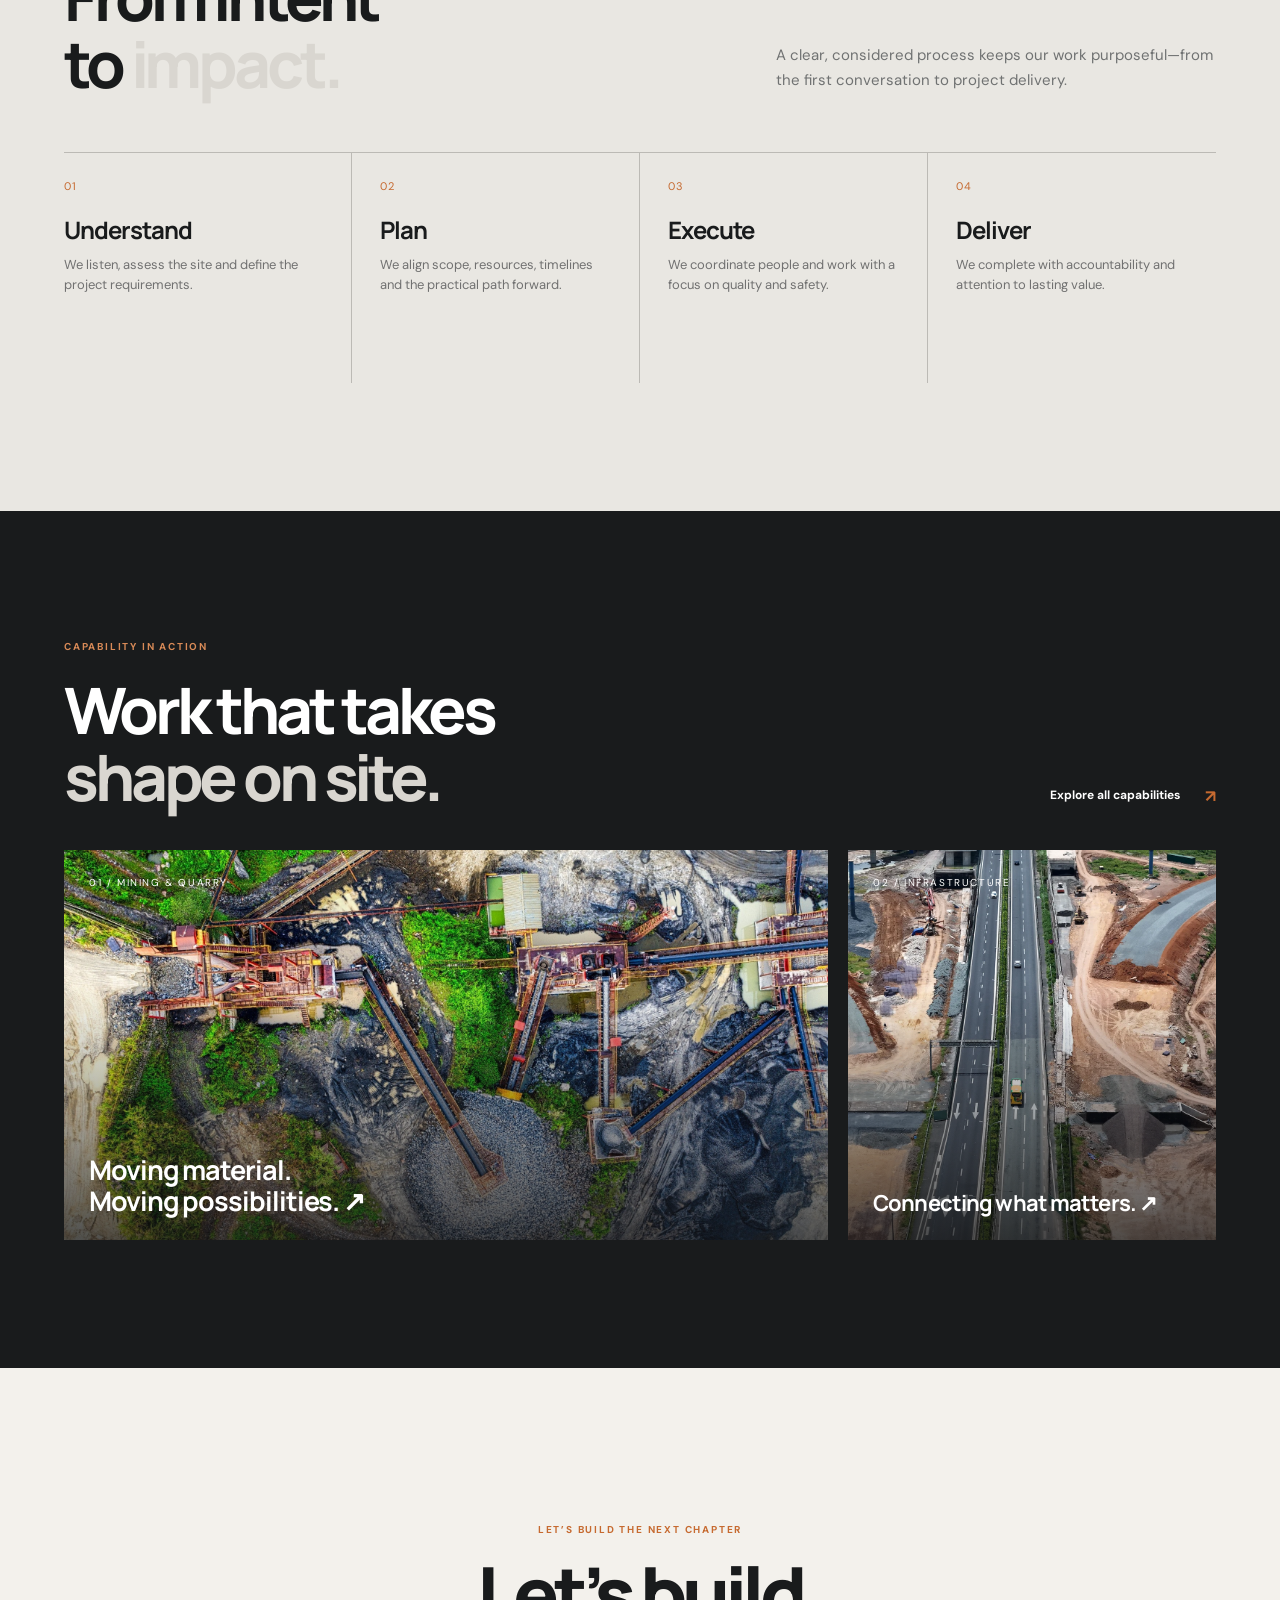
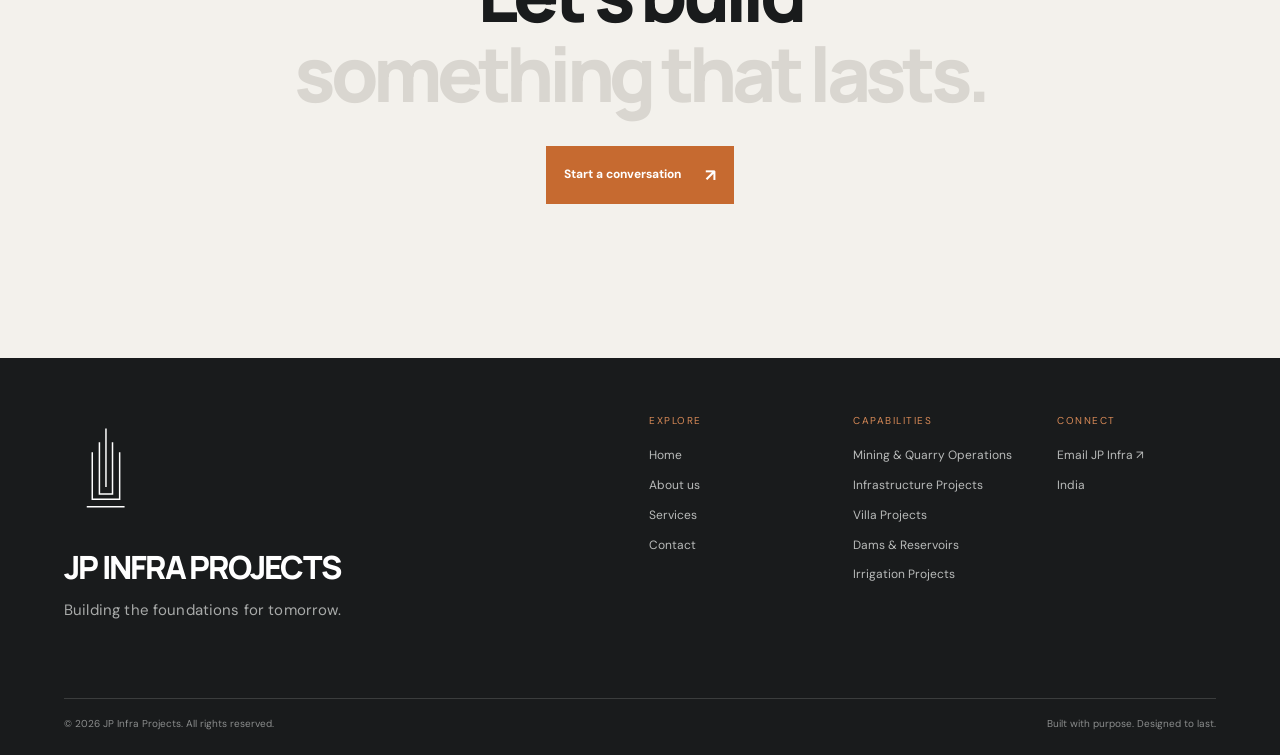
==== commit e9c2a5d3: "Optimize project image delivery with WebP" ====
--- a/index.html
+++ b/index.html
@@ -1,6 +1,6 @@
-<!doctype html><html lang="en"><head><meta charset="utf-8"><meta name="viewport" content="width=device-width, initial-scale=1"><meta name="theme-color" content="#17191a"><meta property="og:type" content="website"><link rel="preconnect" href="https://fonts.googleapis.com"><link rel="preconnect" href="https://fonts.gstatic.com" crossorigin><link href="https://fonts.googleapis.com/css2?family=DM+Sans:wght@400;500;600;700&family=Manrope:wght@400;500;600;700;800&display=swap" rel="stylesheet"><link rel="stylesheet" href="assets/styles.css"><script defer src="assets/main.js"></script><title>JP Infra Projects | Building What Moves India Forward</title><meta name="description" content="JP Infra Projects delivers infrastructure, engineering, mining, residential development, water and irrigation projects with purpose and precision."><meta property="og:title" content="JP Infra Projects | Building What Moves India Forward"><meta property="og:description" content="JP Infra Projects delivers infrastructure, engineering, mining, residential development, water and irrigation projects with purpose and precision."></head><body><header class="site-header"><a class="brand" href="index.html" aria-label="JP Infra Projects home"><img src="assets/jp-infra-logo.svg" alt="JP Infra Projects logo"><span class="brand-name">JP INFRA PROJECTS</span></a><button class="menu-toggle" aria-expanded="false" aria-label="Open navigation"><span></span><span></span></button><nav class="nav"><a href="index.html">Home</a><a href="about.html">About</a><div class="nav-services"><a href="services.html">Services <span>⌄</span></a><div class="dropdown"><a href="mining.html">Mining & Quarry Operations</a><a href="infrastructure.html">Infrastructure Projects</a><a href="villa.html">Villa Projects</a><a href="dams.html">Dams & Reservoirs</a><a href="irrigation.html">Irrigation Projects</a></div></div><a href="contact.html">Contact</a><a class="nav-cta" href="contact.html">Start a conversation <span>↗</span></a></nav></header><main><section class="hero home-hero"><div class="hero-image" style="background-image:url('assets/mining-hero.jpg')"></div><div class="hero-shade"></div><div class="hero-content reveal"><span class="eyebrow light">JP INFRA PROJECTS · ENGINEERING & DEVELOPMENT</span><h1>Building what<br><em>moves India forward.</em></h1><p>From ground-level execution to large-scale infrastructure, we bring engineering, expertise and commitment together to build projects that stand the test of time.</p><div class="actions"><a class="btn btn-orange" href="services.html">Explore our capabilities <span>↗</span></a><a class="btn btn-outline" href="contact.html">Contact us <span>↗</span></a></div></div><a class="scroll-cue" href="#capabilities"><span></span> Scroll to discover</a><div class="hero-index">01 / BUILT FOR THE LONG RUN</div></section>
-<section id="capabilities" class="section capabilities"><div class="section-head reveal"><div><span class="eyebrow">WHAT WE DO</span><h2>Built on capability.<br><em>Driven by purpose.</em></h2></div><p>From earthworks and essential infrastructure to thoughtfully planned developments, our capabilities span projects that shape places and possibilities.</p></div><div class="cap-grid"><a class="cap-card reveal" href="mining.html"><div class="cap-image"><img src="assets/mining-hero.jpg" alt="Mining & Quarry Operations" loading="lazy"><span class="cap-arrow">↗</span></div><div class="cap-meta"><span class="cap-num">01</span><h3>Mining & Quarry Operations</h3></div><p>Mining and quarry operations built around disciplined site management, dependable equipment and a clear focus on productivity.</p></a><a class="cap-card reveal" href="infrastructure.html"><div class="cap-image"><img src="assets/images/infra-project.jpg?v=20261120" alt="Infrastructure Projects" loading="lazy"><span class="cap-arrow">↗</span></div><div class="cap-meta"><span class="cap-num">02</span><h3>Infrastructure Projects</h3></div><p>Infrastructure works that bring together planning, coordination and on-ground execution to create durable connections and essential assets.</p></a><a class="cap-card reveal" href="villa.html"><div class="cap-image"><img src="assets/images/villa-project.jpg?v=20261120" alt="Villa Projects" loading="lazy"><span class="cap-arrow">↗</span></div><div class="cap-meta"><span class="cap-num">03</span><h3>Villa Projects</h3></div><p>Residential development with considered planning, construction quality and a focus on creating enduring places to live.</p></a><a class="cap-card reveal" href="dams.html"><div class="cap-image"><img src="assets/images/Dams%20%26%20Reservoirs.jpg?v=20261120" alt="Dams & Reservoirs" loading="lazy"><span class="cap-arrow">↗</span></div><div class="cap-meta"><span class="cap-num">04</span><h3>Dams & Reservoirs</h3></div><p>Water infrastructure shaped by engineering discipline, coordinated execution and attention to site and structural requirements.</p></a><a class="cap-card reveal" href="irrigation.html"><div class="cap-image"><img src="assets/images/irrigation-project.jpg?v=20261120" alt="Irrigation Projects" loading="lazy"><span class="cap-arrow">↗</span></div><div class="cap-meta"><span class="cap-num">05</span><h3>Irrigation Projects</h3></div><p>Water distribution infrastructure designed and delivered to support land, communities and agricultural needs.</p></a></div></section>
-<section class="about-band"><div class="about-photo reveal"><img src="assets/earthmoving-dozer.jpg" alt="Earthmoving machinery working on a site"></div><div class="about-copy reveal"><span class="eyebrow">ABOUT JP INFRA</span><h2>Grounded in experience.<br><em>Focused on what’s next.</em></h2><p>Every project starts with understanding the ground beneath it—and the goals ahead. We bring practical expertise, careful planning and hands-on execution to complex work.</p><a class="text-link" href="about.html">Discover JP Infra <span>↗</span></a></div></section>
+<!doctype html><html lang="en"><head><meta charset="utf-8"><meta name="viewport" content="width=device-width, initial-scale=1"><meta name="theme-color" content="#17191a"><meta property="og:type" content="website"><link rel="preconnect" href="https://fonts.googleapis.com"><link rel="preconnect" href="https://fonts.gstatic.com" crossorigin><link href="https://fonts.googleapis.com/css2?family=DM+Sans:wght@400;500;600;700&family=Manrope:wght@400;500;600;700;800&display=swap" rel="stylesheet"><link rel="stylesheet" href="assets/styles.css"><script defer src="assets/main.js"></script><title>JP Infra Projects | Building What Moves India Forward</title><meta name="description" content="JP Infra Projects delivers infrastructure, engineering, mining, residential development, water and irrigation projects with purpose and precision."><meta property="og:title" content="JP Infra Projects | Building What Moves India Forward"><meta property="og:description" content="JP Infra Projects delivers infrastructure, engineering, mining, residential development, water and irrigation projects with purpose and precision."></head><body><header class="site-header"><a class="brand" href="index.html" aria-label="JP Infra Projects home"><img decoding="async" src="assets/jp-infra-logo.svg" alt="JP Infra Projects logo"><span class="brand-name">JP INFRA PROJECTS</span></a><button class="menu-toggle" aria-expanded="false" aria-label="Open navigation"><span></span><span></span></button><nav class="nav"><a href="index.html">Home</a><a href="about.html">About</a><div class="nav-services"><a href="services.html">Services <span>⌄</span></a><div class="dropdown"><a href="mining.html">Mining & Quarry Operations</a><a href="infrastructure.html">Infrastructure Projects</a><a href="villa.html">Villa Projects</a><a href="dams.html">Dams & Reservoirs</a><a href="irrigation.html">Irrigation Projects</a></div></div><a href="contact.html">Contact</a><a class="nav-cta" href="contact.html">Start a conversation <span>↗</span></a></nav></header><main><section class="hero home-hero"><div class="hero-image" style="background-image:url('assets/mining-hero.jpg')"></div><div class="hero-shade"></div><div class="hero-content reveal"><span class="eyebrow light">JP INFRA PROJECTS · ENGINEERING & DEVELOPMENT</span><h1>Building what<br><em>moves India forward.</em></h1><p>From ground-level execution to large-scale infrastructure, we bring engineering, expertise and commitment together to build projects that stand the test of time.</p><div class="actions"><a class="btn btn-orange" href="services.html">Explore our capabilities <span>↗</span></a><a class="btn btn-outline" href="contact.html">Contact us <span>↗</span></a></div></div><a class="scroll-cue" href="#capabilities"><span></span> Scroll to discover</a><div class="hero-index">01 / BUILT FOR THE LONG RUN</div></section>
+<section id="capabilities" class="section capabilities"><div class="section-head reveal"><div><span class="eyebrow">WHAT WE DO</span><h2>Built on capability.<br><em>Driven by purpose.</em></h2></div><p>From earthworks and essential infrastructure to thoughtfully planned developments, our capabilities span projects that shape places and possibilities.</p></div><div class="cap-grid"><a class="cap-card reveal" href="mining.html"><div class="cap-image"><img decoding="async" src="assets/mining-hero.jpg" alt="Mining & Quarry Operations" loading="lazy"><span class="cap-arrow">↗</span></div><div class="cap-meta"><span class="cap-num">01</span><h3>Mining & Quarry Operations</h3></div><p>Mining and quarry operations built around disciplined site management, dependable equipment and a clear focus on productivity.</p></a><a class="cap-card reveal" href="infrastructure.html"><div class="cap-image"><img decoding="async" src="assets/images/infra-project.webp?v=20261120" alt="Infrastructure Projects" loading="lazy"><span class="cap-arrow">↗</span></div><div class="cap-meta"><span class="cap-num">02</span><h3>Infrastructure Projects</h3></div><p>Infrastructure works that bring together planning, coordination and on-ground execution to create durable connections and essential assets.</p></a><a class="cap-card reveal" href="villa.html"><div class="cap-image"><img decoding="async" src="assets/images/villa-project.webp?v=20261120" alt="Villa Projects" loading="lazy"><span class="cap-arrow">↗</span></div><div class="cap-meta"><span class="cap-num">03</span><h3>Villa Projects</h3></div><p>Residential development with considered planning, construction quality and a focus on creating enduring places to live.</p></a><a class="cap-card reveal" href="dams.html"><div class="cap-image"><img decoding="async" src="assets/images/Dams%20%26%20Reservoirs.webp?v=20261120" alt="Dams & Reservoirs" loading="lazy"><span class="cap-arrow">↗</span></div><div class="cap-meta"><span class="cap-num">04</span><h3>Dams & Reservoirs</h3></div><p>Water infrastructure shaped by engineering discipline, coordinated execution and attention to site and structural requirements.</p></a><a class="cap-card reveal" href="irrigation.html"><div class="cap-image"><img decoding="async" src="assets/images/irrigation-project.webp?v=20261120" alt="Irrigation Projects" loading="lazy"><span class="cap-arrow">↗</span></div><div class="cap-meta"><span class="cap-num">05</span><h3>Irrigation Projects</h3></div><p>Water distribution infrastructure designed and delivered to support land, communities and agricultural needs.</p></a></div></section>
+<section class="about-band"><div class="about-photo reveal"><img decoding="async" src="assets/earthmoving-dozer.jpg" alt="Earthmoving machinery working on a site"></div><div class="about-copy reveal"><span class="eyebrow">ABOUT JP INFRA</span><h2>Grounded in experience.<br><em>Focused on what’s next.</em></h2><p>Every project starts with understanding the ground beneath it—and the goals ahead. We bring practical expertise, careful planning and hands-on execution to complex work.</p><a class="text-link" href="about.html">Discover JP Infra <span>↗</span></a></div></section>
 <section class="approach section"><div class="section-head reveal"><div><span class="eyebrow">HOW WE WORK</span><h2>From intent<br>to <em>impact.</em></h2></div><p>A clear, considered process keeps our work purposeful—from the first conversation to project delivery.</p></div><div class="steps"><article class="step reveal"><span>01</span><h3>Understand</h3><p>We listen, assess the site and define the project requirements.</p></article><article class="step reveal"><span>02</span><h3>Plan</h3><p>We align scope, resources, timelines and the practical path forward.</p></article><article class="step reveal"><span>03</span><h3>Execute</h3><p>We coordinate people and work with a focus on quality and safety.</p></article><article class="step reveal"><span>04</span><h3>Deliver</h3><p>We complete with accountability and attention to lasting value.</p></article></div></section>
-<section class="work section dark-section"><div class="section-head reveal"><div><span class="eyebrow light">CAPABILITY IN ACTION</span><h2>Work that takes<br><em>shape on site.</em></h2></div><a class="text-link light-link" href="services.html">Explore all capabilities <span>↗</span></a></div><div class="work-grid"><a class="work-large reveal" href="mining.html"><img src="assets/mineral-processing-aerial.jpg" alt="Aerial view of quarry processing operations"><span class="work-label">01 / MINING & QUARRY</span><span class="work-title">Moving material.<br>Moving possibilities. ↗</span></a><a class="work-small reveal" href="infrastructure.html"><img src="assets/images/infra-project.jpg?v=20261120" alt="Infrastructure construction"><span class="work-label">02 / INFRASTRUCTURE</span><span class="work-title">Connecting what matters. ↗</span></a></div></section>
-<section class="closing section"><span class="eyebrow reveal">LET’S BUILD THE NEXT CHAPTER</span><h2 class="reveal">Let’s build<br><em>something that lasts.</em></h2><a class="btn btn-orange reveal" href="contact.html">Start a conversation <span>↗</span></a></section></main><footer class="footer"><div class="footer-top"><div><a class="brand footer-brand" href="index.html"><img src="assets/jp-infra-logo.svg" alt="JP Infra Projects logo"><span class="brand-name">JP INFRA PROJECTS</span></a><p>Building the foundations for tomorrow.</p></div><div class="footer-links"><div><span class="foot-label">Explore</span><a href="index.html">Home</a><a href="about.html">About us</a><a href="services.html">Services</a><a href="contact.html">Contact</a></div><div><span class="foot-label">Capabilities</span><a href="mining.html">Mining & Quarry Operations</a><a href="infrastructure.html">Infrastructure Projects</a><a href="villa.html">Villa Projects</a><a href="dams.html">Dams & Reservoirs</a><a href="irrigation.html">Irrigation Projects</a></div><div><span class="foot-label">Connect</span><a href="mailto:info@jpinfra.in">Email JP Infra ↗</a><span>India</span></div></div></div><div class="footer-bottom"><span>© <span id="year"></span> JP Infra Projects. All rights reserved.</span><span>Built with purpose. Designed to last.</span></div></footer></body></html>+<section class="work section dark-section"><div class="section-head reveal"><div><span class="eyebrow light">CAPABILITY IN ACTION</span><h2>Work that takes<br><em>shape on site.</em></h2></div><a class="text-link light-link" href="services.html">Explore all capabilities <span>↗</span></a></div><div class="work-grid"><a class="work-large reveal" href="mining.html"><img decoding="async" src="assets/mineral-processing-aerial.jpg" alt="Aerial view of quarry processing operations"><span class="work-label">01 / MINING & QUARRY</span><span class="work-title">Moving material.<br>Moving possibilities. ↗</span></a><a class="work-small reveal" href="infrastructure.html"><img decoding="async" src="assets/images/infra-project.webp?v=20261120" alt="Infrastructure construction"><span class="work-label">02 / INFRASTRUCTURE</span><span class="work-title">Connecting what matters. ↗</span></a></div></section>
+<section class="closing section"><span class="eyebrow reveal">LET’S BUILD THE NEXT CHAPTER</span><h2 class="reveal">Let’s build<br><em>something that lasts.</em></h2><a class="btn btn-orange reveal" href="contact.html">Start a conversation <span>↗</span></a></section></main><footer class="footer"><div class="footer-top"><div><a class="brand footer-brand" href="index.html"><img decoding="async" src="assets/jp-infra-logo.svg" alt="JP Infra Projects logo"><span class="brand-name">JP INFRA PROJECTS</span></a><p>Building the foundations for tomorrow.</p></div><div class="footer-links"><div><span class="foot-label">Explore</span><a href="index.html">Home</a><a href="about.html">About us</a><a href="services.html">Services</a><a href="contact.html">Contact</a></div><div><span class="foot-label">Capabilities</span><a href="mining.html">Mining & Quarry Operations</a><a href="infrastructure.html">Infrastructure Projects</a><a href="villa.html">Villa Projects</a><a href="dams.html">Dams & Reservoirs</a><a href="irrigation.html">Irrigation Projects</a></div><div><span class="foot-label">Connect</span><a href="mailto:info@jpinfra.in">Email JP Infra ↗</a><span>India</span></div></div></div><div class="footer-bottom"><span>© <span id="year"></span> JP Infra Projects. All rights reserved.</span><span>Built with purpose. Designed to last.</span></div></footer></body></html>
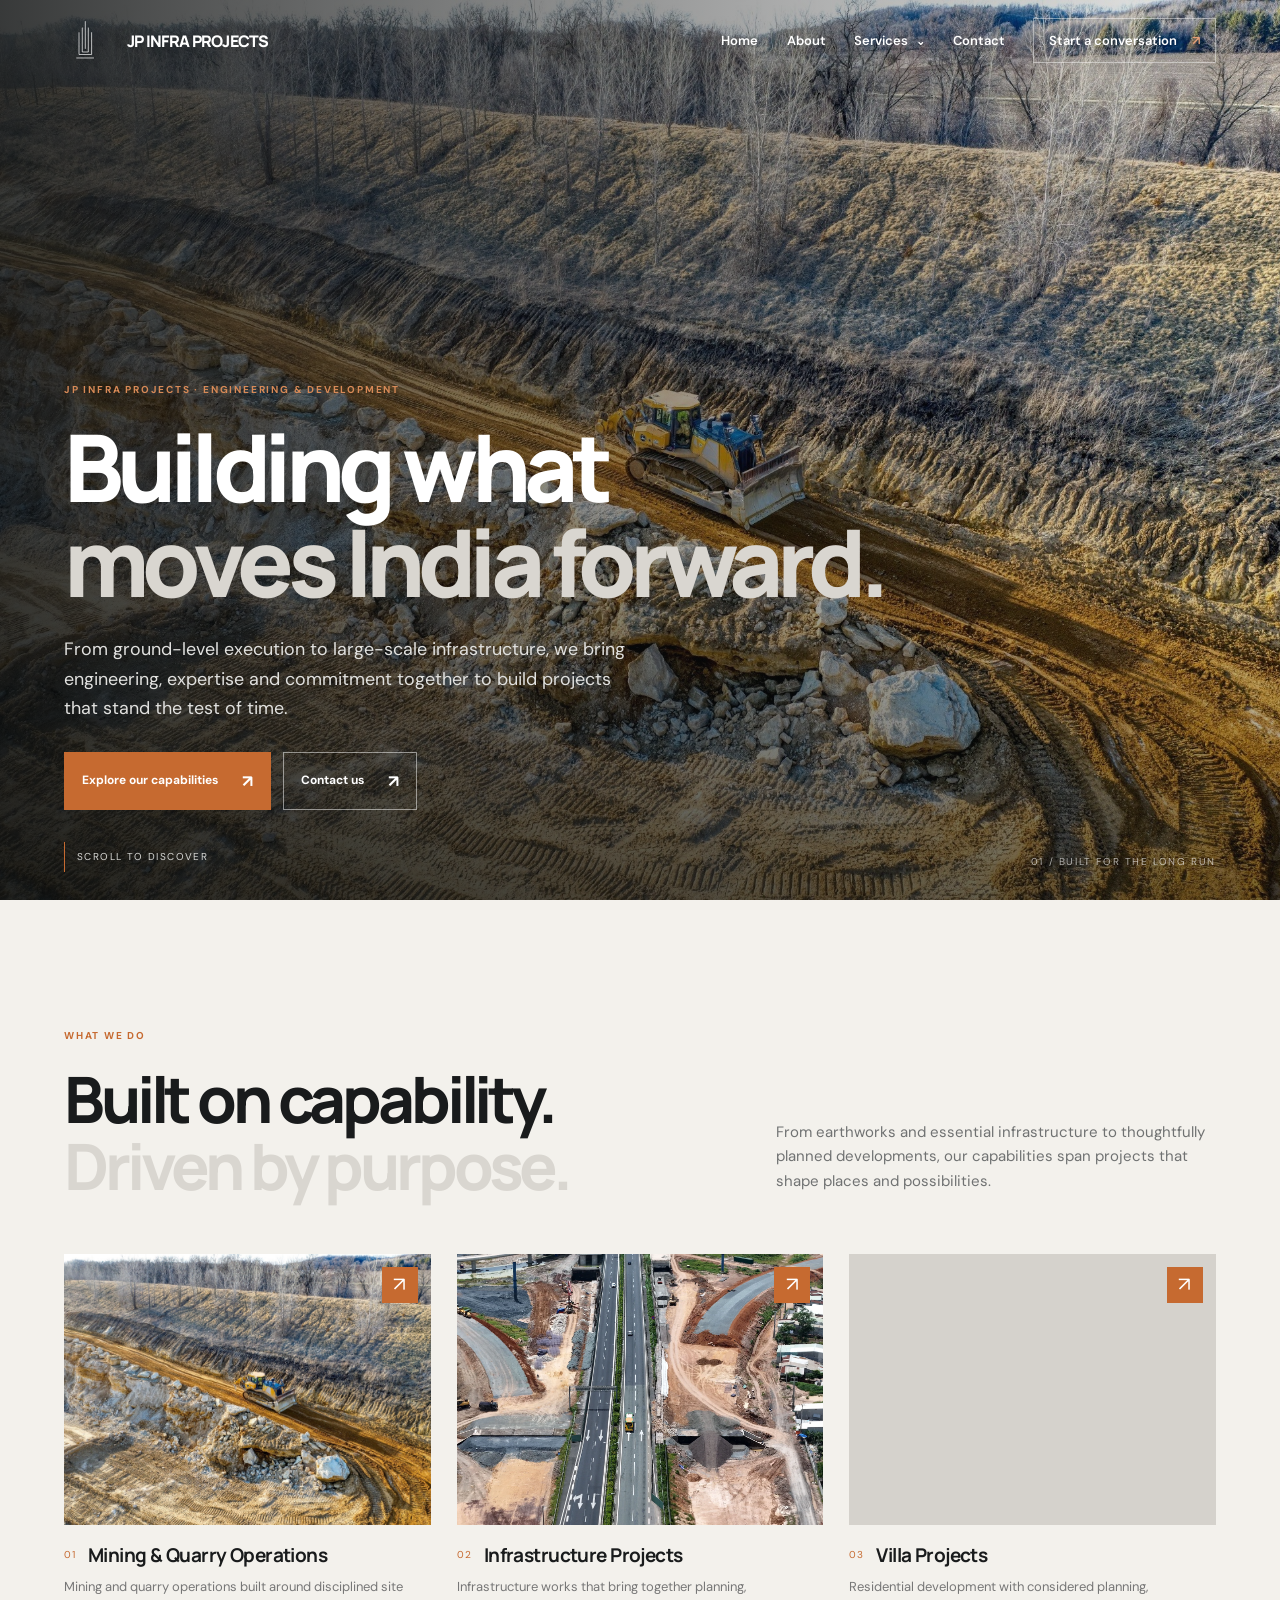
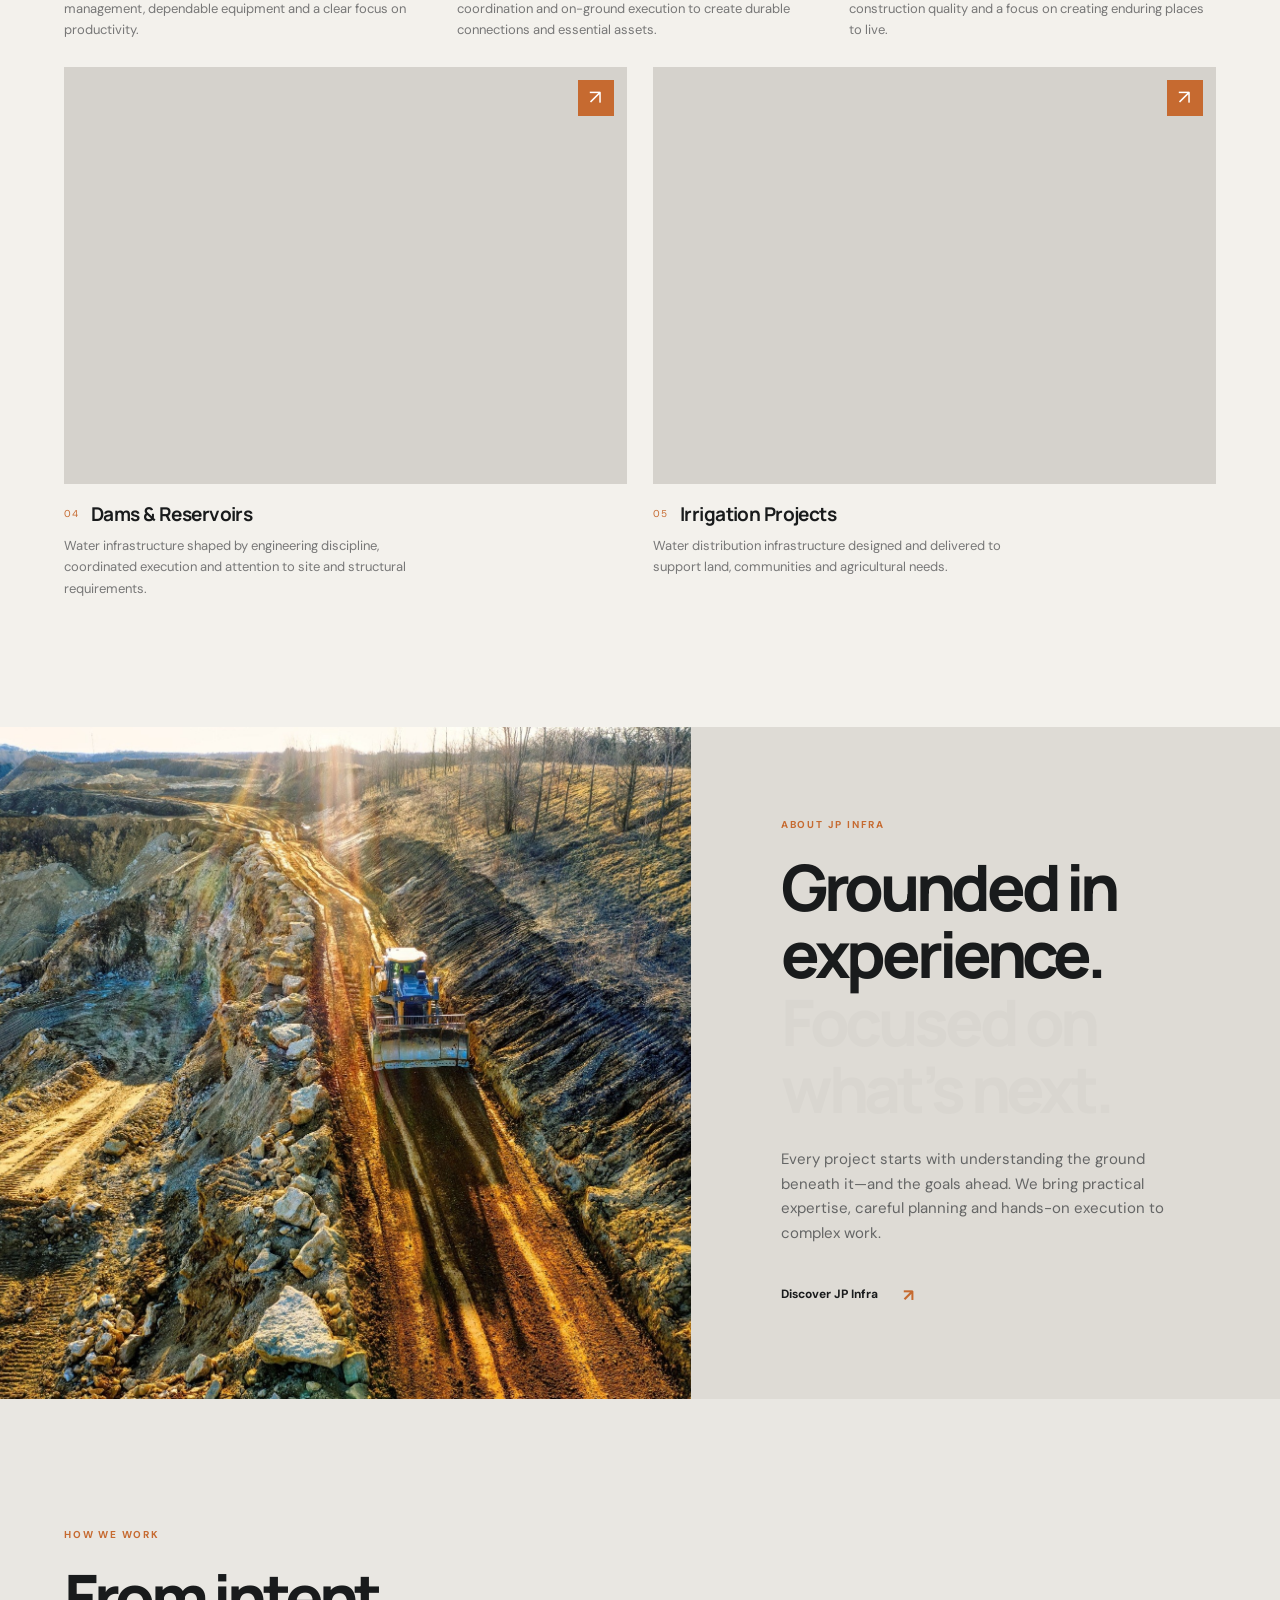
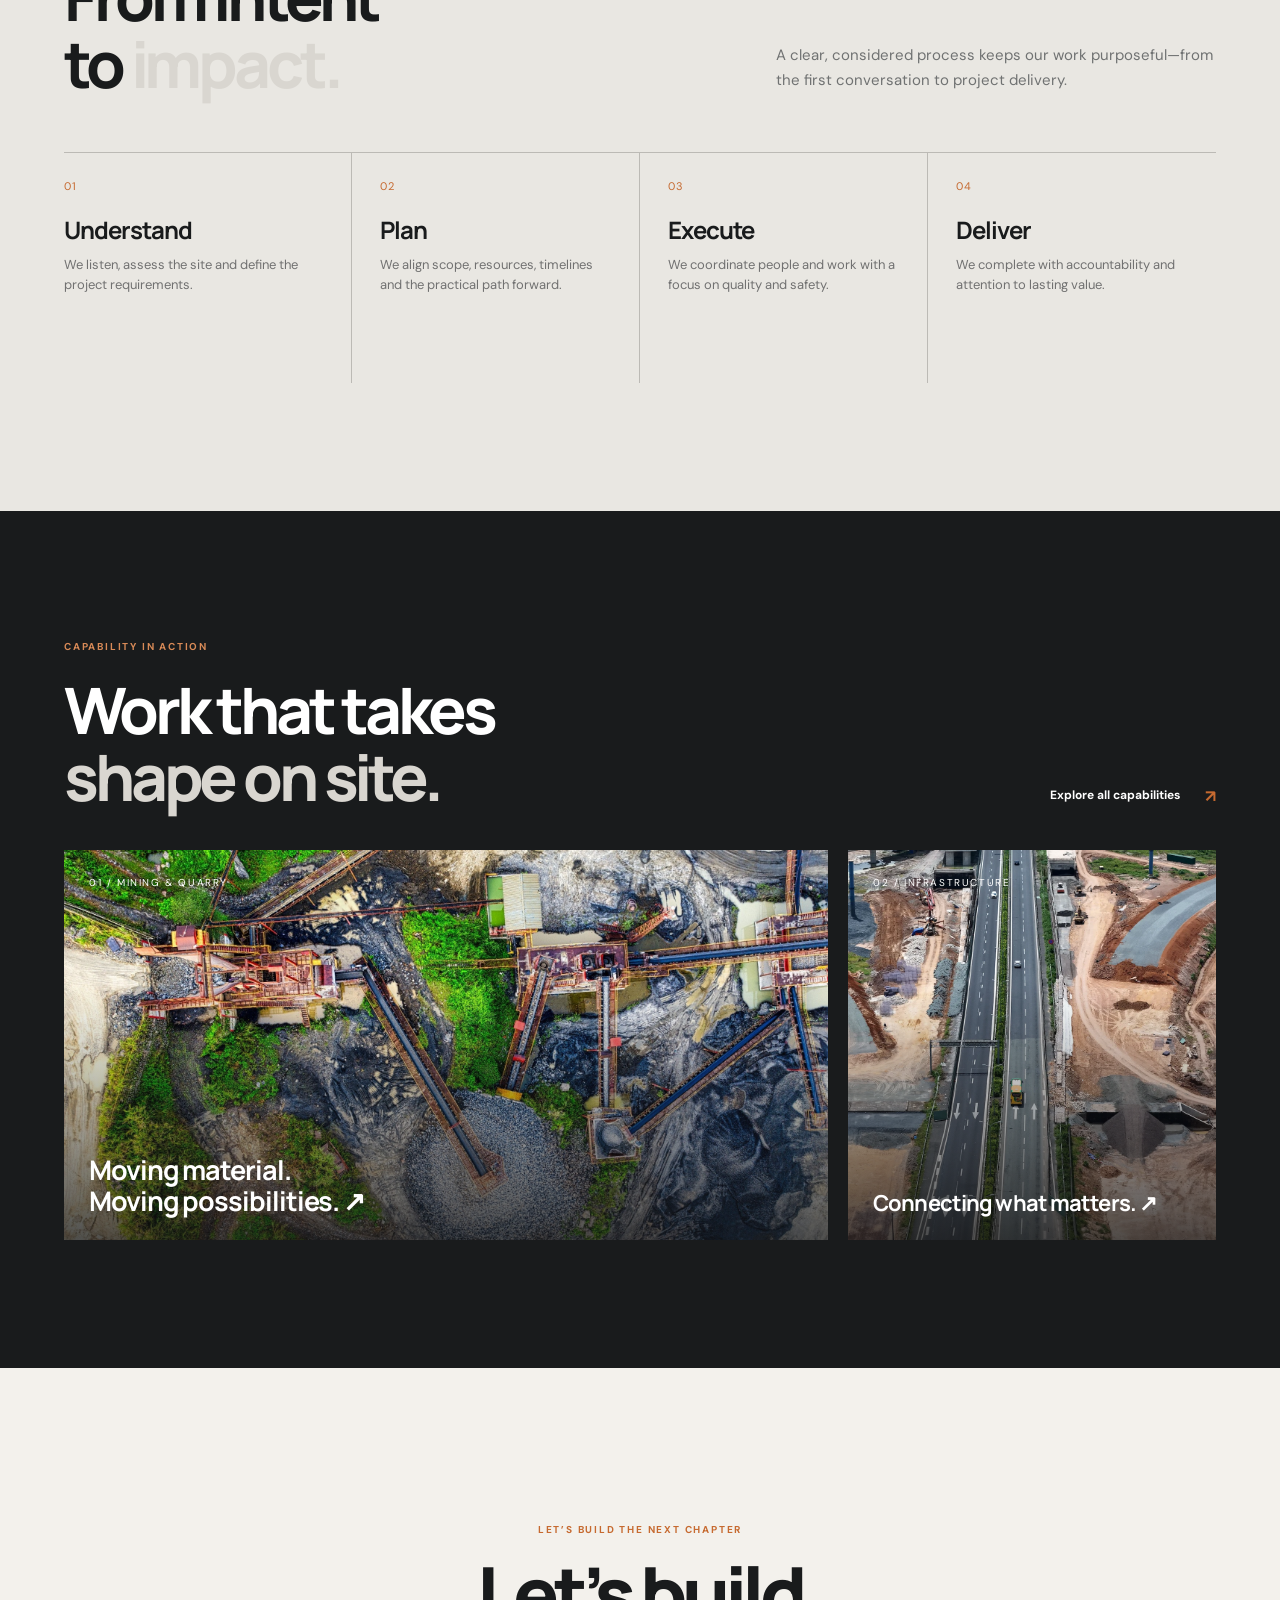
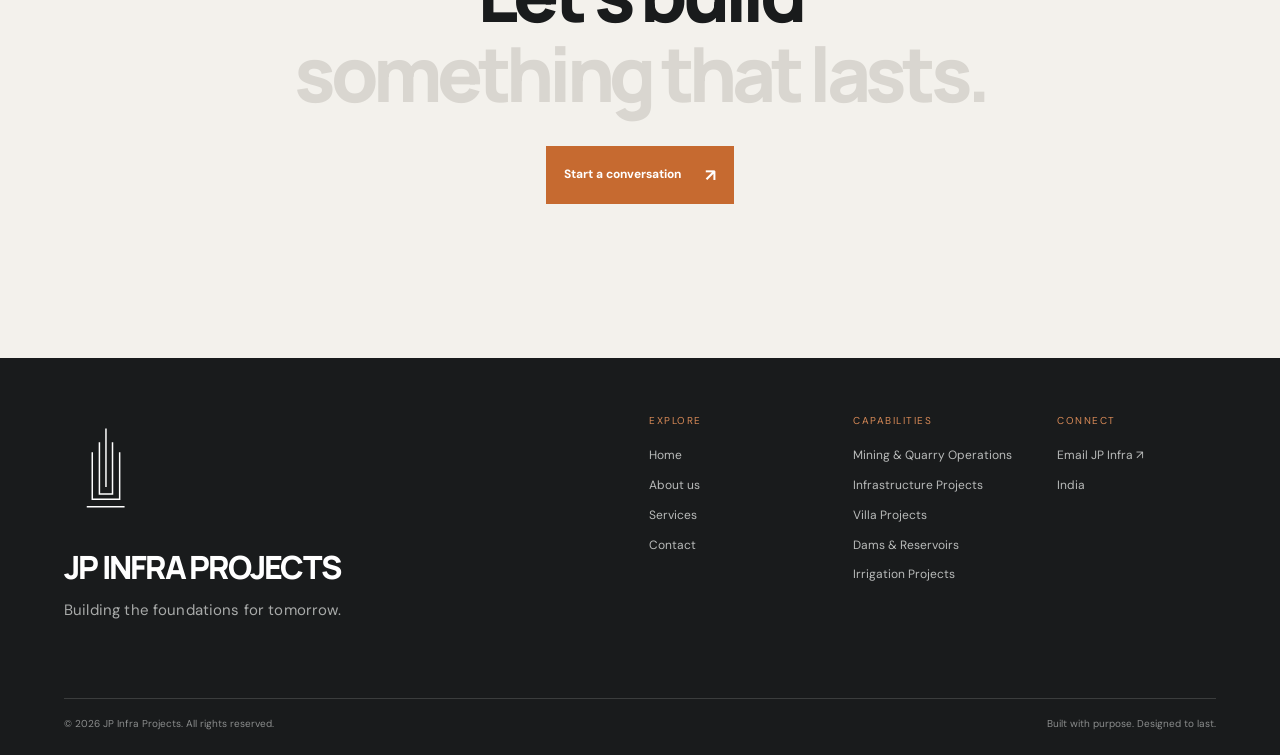
==== commit 5c2e5c3f: "Improve image loading and preload hero asset" ====
--- a/index.html
+++ b/index.html
@@ -1,6 +1,6 @@
-<!doctype html><html lang="en"><head><meta charset="utf-8"><meta name="viewport" content="width=device-width, initial-scale=1"><meta name="theme-color" content="#17191a"><meta property="og:type" content="website"><link rel="preconnect" href="https://fonts.googleapis.com"><link rel="preconnect" href="https://fonts.gstatic.com" crossorigin><link href="https://fonts.googleapis.com/css2?family=DM+Sans:wght@400;500;600;700&family=Manrope:wght@400;500;600;700;800&display=swap" rel="stylesheet"><link rel="stylesheet" href="assets/styles.css"><script defer src="assets/main.js"></script><title>JP Infra Projects | Building What Moves India Forward</title><meta name="description" content="JP Infra Projects delivers infrastructure, engineering, mining, residential development, water and irrigation projects with purpose and precision."><meta property="og:title" content="JP Infra Projects | Building What Moves India Forward"><meta property="og:description" content="JP Infra Projects delivers infrastructure, engineering, mining, residential development, water and irrigation projects with purpose and precision."></head><body><header class="site-header"><a class="brand" href="index.html" aria-label="JP Infra Projects home"><img decoding="async" src="assets/jp-infra-logo.svg" alt="JP Infra Projects logo"><span class="brand-name">JP INFRA PROJECTS</span></a><button class="menu-toggle" aria-expanded="false" aria-label="Open navigation"><span></span><span></span></button><nav class="nav"><a href="index.html">Home</a><a href="about.html">About</a><div class="nav-services"><a href="services.html">Services <span>⌄</span></a><div class="dropdown"><a href="mining.html">Mining & Quarry Operations</a><a href="infrastructure.html">Infrastructure Projects</a><a href="villa.html">Villa Projects</a><a href="dams.html">Dams & Reservoirs</a><a href="irrigation.html">Irrigation Projects</a></div></div><a href="contact.html">Contact</a><a class="nav-cta" href="contact.html">Start a conversation <span>↗</span></a></nav></header><main><section class="hero home-hero"><div class="hero-image" style="background-image:url('assets/mining-hero.jpg')"></div><div class="hero-shade"></div><div class="hero-content reveal"><span class="eyebrow light">JP INFRA PROJECTS · ENGINEERING & DEVELOPMENT</span><h1>Building what<br><em>moves India forward.</em></h1><p>From ground-level execution to large-scale infrastructure, we bring engineering, expertise and commitment together to build projects that stand the test of time.</p><div class="actions"><a class="btn btn-orange" href="services.html">Explore our capabilities <span>↗</span></a><a class="btn btn-outline" href="contact.html">Contact us <span>↗</span></a></div></div><a class="scroll-cue" href="#capabilities"><span></span> Scroll to discover</a><div class="hero-index">01 / BUILT FOR THE LONG RUN</div></section>
+<!doctype html><html lang="en"><head><meta charset="utf-8"><meta name="viewport" content="width=device-width, initial-scale=1"><meta name="theme-color" content="#17191a"><meta property="og:type" content="website"><link rel="preconnect" href="https://fonts.googleapis.com"><link rel="preconnect" href="https://fonts.gstatic.com" crossorigin><link href="https://fonts.googleapis.com/css2?family=DM+Sans:wght@400;500;600;700&family=Manrope:wght@400;500;600;700;800&display=swap" rel="stylesheet"><link rel="preload" as="image" href="assets/mining-hero.jpg" fetchpriority="high"><link rel="stylesheet" href="assets/styles.css"><script defer src="assets/main.js"></script><title>JP Infra Projects | Building What Moves India Forward</title><meta name="description" content="JP Infra Projects delivers infrastructure, engineering, mining, residential development, water and irrigation projects with purpose and precision."><meta property="og:title" content="JP Infra Projects | Building What Moves India Forward"><meta property="og:description" content="JP Infra Projects delivers infrastructure, engineering, mining, residential development, water and irrigation projects with purpose and precision."></head><body><header class="site-header"><a class="brand" href="index.html" aria-label="JP Infra Projects home"><img loading="lazy" decoding="async" src="assets/jp-infra-logo.svg" alt="JP Infra Projects logo"><span class="brand-name">JP INFRA PROJECTS</span></a><button class="menu-toggle" aria-expanded="false" aria-label="Open navigation"><span></span><span></span></button><nav class="nav"><a href="index.html">Home</a><a href="about.html">About</a><div class="nav-services"><a href="services.html">Services <span>⌄</span></a><div class="dropdown"><a href="mining.html">Mining & Quarry Operations</a><a href="infrastructure.html">Infrastructure Projects</a><a href="villa.html">Villa Projects</a><a href="dams.html">Dams & Reservoirs</a><a href="irrigation.html">Irrigation Projects</a></div></div><a href="contact.html">Contact</a><a class="nav-cta" href="contact.html">Start a conversation <span>↗</span></a></nav></header><main><section class="hero home-hero"><div class="hero-image" style="background-image:url('assets/mining-hero.jpg')"></div><div class="hero-shade"></div><div class="hero-content reveal"><span class="eyebrow light">JP INFRA PROJECTS · ENGINEERING & DEVELOPMENT</span><h1>Building what<br><em>moves India forward.</em></h1><p>From ground-level execution to large-scale infrastructure, we bring engineering, expertise and commitment together to build projects that stand the test of time.</p><div class="actions"><a class="btn btn-orange" href="services.html">Explore our capabilities <span>↗</span></a><a class="btn btn-outline" href="contact.html">Contact us <span>↗</span></a></div></div><a class="scroll-cue" href="#capabilities"><span></span> Scroll to discover</a><div class="hero-index">01 / BUILT FOR THE LONG RUN</div></section>
 <section id="capabilities" class="section capabilities"><div class="section-head reveal"><div><span class="eyebrow">WHAT WE DO</span><h2>Built on capability.<br><em>Driven by purpose.</em></h2></div><p>From earthworks and essential infrastructure to thoughtfully planned developments, our capabilities span projects that shape places and possibilities.</p></div><div class="cap-grid"><a class="cap-card reveal" href="mining.html"><div class="cap-image"><img decoding="async" src="assets/mining-hero.jpg" alt="Mining & Quarry Operations" loading="lazy"><span class="cap-arrow">↗</span></div><div class="cap-meta"><span class="cap-num">01</span><h3>Mining & Quarry Operations</h3></div><p>Mining and quarry operations built around disciplined site management, dependable equipment and a clear focus on productivity.</p></a><a class="cap-card reveal" href="infrastructure.html"><div class="cap-image"><img decoding="async" src="assets/images/infra-project.webp?v=20261120" alt="Infrastructure Projects" loading="lazy"><span class="cap-arrow">↗</span></div><div class="cap-meta"><span class="cap-num">02</span><h3>Infrastructure Projects</h3></div><p>Infrastructure works that bring together planning, coordination and on-ground execution to create durable connections and essential assets.</p></a><a class="cap-card reveal" href="villa.html"><div class="cap-image"><img decoding="async" src="assets/images/villa-project.webp?v=20261120" alt="Villa Projects" loading="lazy"><span class="cap-arrow">↗</span></div><div class="cap-meta"><span class="cap-num">03</span><h3>Villa Projects</h3></div><p>Residential development with considered planning, construction quality and a focus on creating enduring places to live.</p></a><a class="cap-card reveal" href="dams.html"><div class="cap-image"><img decoding="async" src="assets/images/Dams%20%26%20Reservoirs.webp?v=20261120" alt="Dams & Reservoirs" loading="lazy"><span class="cap-arrow">↗</span></div><div class="cap-meta"><span class="cap-num">04</span><h3>Dams & Reservoirs</h3></div><p>Water infrastructure shaped by engineering discipline, coordinated execution and attention to site and structural requirements.</p></a><a class="cap-card reveal" href="irrigation.html"><div class="cap-image"><img decoding="async" src="assets/images/irrigation-project.webp?v=20261120" alt="Irrigation Projects" loading="lazy"><span class="cap-arrow">↗</span></div><div class="cap-meta"><span class="cap-num">05</span><h3>Irrigation Projects</h3></div><p>Water distribution infrastructure designed and delivered to support land, communities and agricultural needs.</p></a></div></section>
-<section class="about-band"><div class="about-photo reveal"><img decoding="async" src="assets/earthmoving-dozer.jpg" alt="Earthmoving machinery working on a site"></div><div class="about-copy reveal"><span class="eyebrow">ABOUT JP INFRA</span><h2>Grounded in experience.<br><em>Focused on what’s next.</em></h2><p>Every project starts with understanding the ground beneath it—and the goals ahead. We bring practical expertise, careful planning and hands-on execution to complex work.</p><a class="text-link" href="about.html">Discover JP Infra <span>↗</span></a></div></section>
+<section class="about-band"><div class="about-photo reveal"><img loading="lazy" decoding="async" src="assets/earthmoving-dozer.jpg" alt="Earthmoving machinery working on a site"></div><div class="about-copy reveal"><span class="eyebrow">ABOUT JP INFRA</span><h2>Grounded in experience.<br><em>Focused on what’s next.</em></h2><p>Every project starts with understanding the ground beneath it—and the goals ahead. We bring practical expertise, careful planning and hands-on execution to complex work.</p><a class="text-link" href="about.html">Discover JP Infra <span>↗</span></a></div></section>
 <section class="approach section"><div class="section-head reveal"><div><span class="eyebrow">HOW WE WORK</span><h2>From intent<br>to <em>impact.</em></h2></div><p>A clear, considered process keeps our work purposeful—from the first conversation to project delivery.</p></div><div class="steps"><article class="step reveal"><span>01</span><h3>Understand</h3><p>We listen, assess the site and define the project requirements.</p></article><article class="step reveal"><span>02</span><h3>Plan</h3><p>We align scope, resources, timelines and the practical path forward.</p></article><article class="step reveal"><span>03</span><h3>Execute</h3><p>We coordinate people and work with a focus on quality and safety.</p></article><article class="step reveal"><span>04</span><h3>Deliver</h3><p>We complete with accountability and attention to lasting value.</p></article></div></section>
-<section class="work section dark-section"><div class="section-head reveal"><div><span class="eyebrow light">CAPABILITY IN ACTION</span><h2>Work that takes<br><em>shape on site.</em></h2></div><a class="text-link light-link" href="services.html">Explore all capabilities <span>↗</span></a></div><div class="work-grid"><a class="work-large reveal" href="mining.html"><img decoding="async" src="assets/mineral-processing-aerial.jpg" alt="Aerial view of quarry processing operations"><span class="work-label">01 / MINING & QUARRY</span><span class="work-title">Moving material.<br>Moving possibilities. ↗</span></a><a class="work-small reveal" href="infrastructure.html"><img decoding="async" src="assets/images/infra-project.webp?v=20261120" alt="Infrastructure construction"><span class="work-label">02 / INFRASTRUCTURE</span><span class="work-title">Connecting what matters. ↗</span></a></div></section>
-<section class="closing section"><span class="eyebrow reveal">LET’S BUILD THE NEXT CHAPTER</span><h2 class="reveal">Let’s build<br><em>something that lasts.</em></h2><a class="btn btn-orange reveal" href="contact.html">Start a conversation <span>↗</span></a></section></main><footer class="footer"><div class="footer-top"><div><a class="brand footer-brand" href="index.html"><img decoding="async" src="assets/jp-infra-logo.svg" alt="JP Infra Projects logo"><span class="brand-name">JP INFRA PROJECTS</span></a><p>Building the foundations for tomorrow.</p></div><div class="footer-links"><div><span class="foot-label">Explore</span><a href="index.html">Home</a><a href="about.html">About us</a><a href="services.html">Services</a><a href="contact.html">Contact</a></div><div><span class="foot-label">Capabilities</span><a href="mining.html">Mining & Quarry Operations</a><a href="infrastructure.html">Infrastructure Projects</a><a href="villa.html">Villa Projects</a><a href="dams.html">Dams & Reservoirs</a><a href="irrigation.html">Irrigation Projects</a></div><div><span class="foot-label">Connect</span><a href="mailto:info@jpinfra.in">Email JP Infra ↗</a><span>India</span></div></div></div><div class="footer-bottom"><span>© <span id="year"></span> JP Infra Projects. All rights reserved.</span><span>Built with purpose. Designed to last.</span></div></footer></body></html>+<section class="work section dark-section"><div class="section-head reveal"><div><span class="eyebrow light">CAPABILITY IN ACTION</span><h2>Work that takes<br><em>shape on site.</em></h2></div><a class="text-link light-link" href="services.html">Explore all capabilities <span>↗</span></a></div><div class="work-grid"><a class="work-large reveal" href="mining.html"><img loading="lazy" decoding="async" src="assets/mineral-processing-aerial.jpg" alt="Aerial view of quarry processing operations"><span class="work-label">01 / MINING & QUARRY</span><span class="work-title">Moving material.<br>Moving possibilities. ↗</span></a><a class="work-small reveal" href="infrastructure.html"><img loading="lazy" decoding="async" src="assets/images/infra-project.webp?v=20261120" alt="Infrastructure construction"><span class="work-label">02 / INFRASTRUCTURE</span><span class="work-title">Connecting what matters. ↗</span></a></div></section>
+<section class="closing section"><span class="eyebrow reveal">LET’S BUILD THE NEXT CHAPTER</span><h2 class="reveal">Let’s build<br><em>something that lasts.</em></h2><a class="btn btn-orange reveal" href="contact.html">Start a conversation <span>↗</span></a></section></main><footer class="footer"><div class="footer-top"><div><a class="brand footer-brand" href="index.html"><img loading="lazy" decoding="async" src="assets/jp-infra-logo.svg" alt="JP Infra Projects logo"><span class="brand-name">JP INFRA PROJECTS</span></a><p>Building the foundations for tomorrow.</p></div><div class="footer-links"><div><span class="foot-label">Explore</span><a href="index.html">Home</a><a href="about.html">About us</a><a href="services.html">Services</a><a href="contact.html">Contact</a></div><div><span class="foot-label">Capabilities</span><a href="mining.html">Mining & Quarry Operations</a><a href="infrastructure.html">Infrastructure Projects</a><a href="villa.html">Villa Projects</a><a href="dams.html">Dams & Reservoirs</a><a href="irrigation.html">Irrigation Projects</a></div><div><span class="foot-label">Connect</span><a href="mailto:info@jpinfra.in">Email JP Infra ↗</a><span>India</span></div></div></div><div class="footer-bottom"><span>© <span id="year"></span> JP Infra Projects. All rights reserved.</span><span>Built with purpose. Designed to last.</span></div></footer></body></html>
--- a/assets/styles.css
+++ b/assets/styles.css
@@ -92,3 +92,8 @@
  .approach .steps .step:nth-child(2),
  .approach .steps .step:nth-child(4){padding-left:28px!important}
 }
+
+
+/* Performance: avoid large hero background zoom on small screens */
+@media(max-width:680px){.hero-image,.page-hero-img,.service-hero-img{animation:none;transform:none}}
+@media(prefers-reduced-motion:reduce){.hero-image,.page-hero-img,.service-hero-img{animation:none;transform:none}}
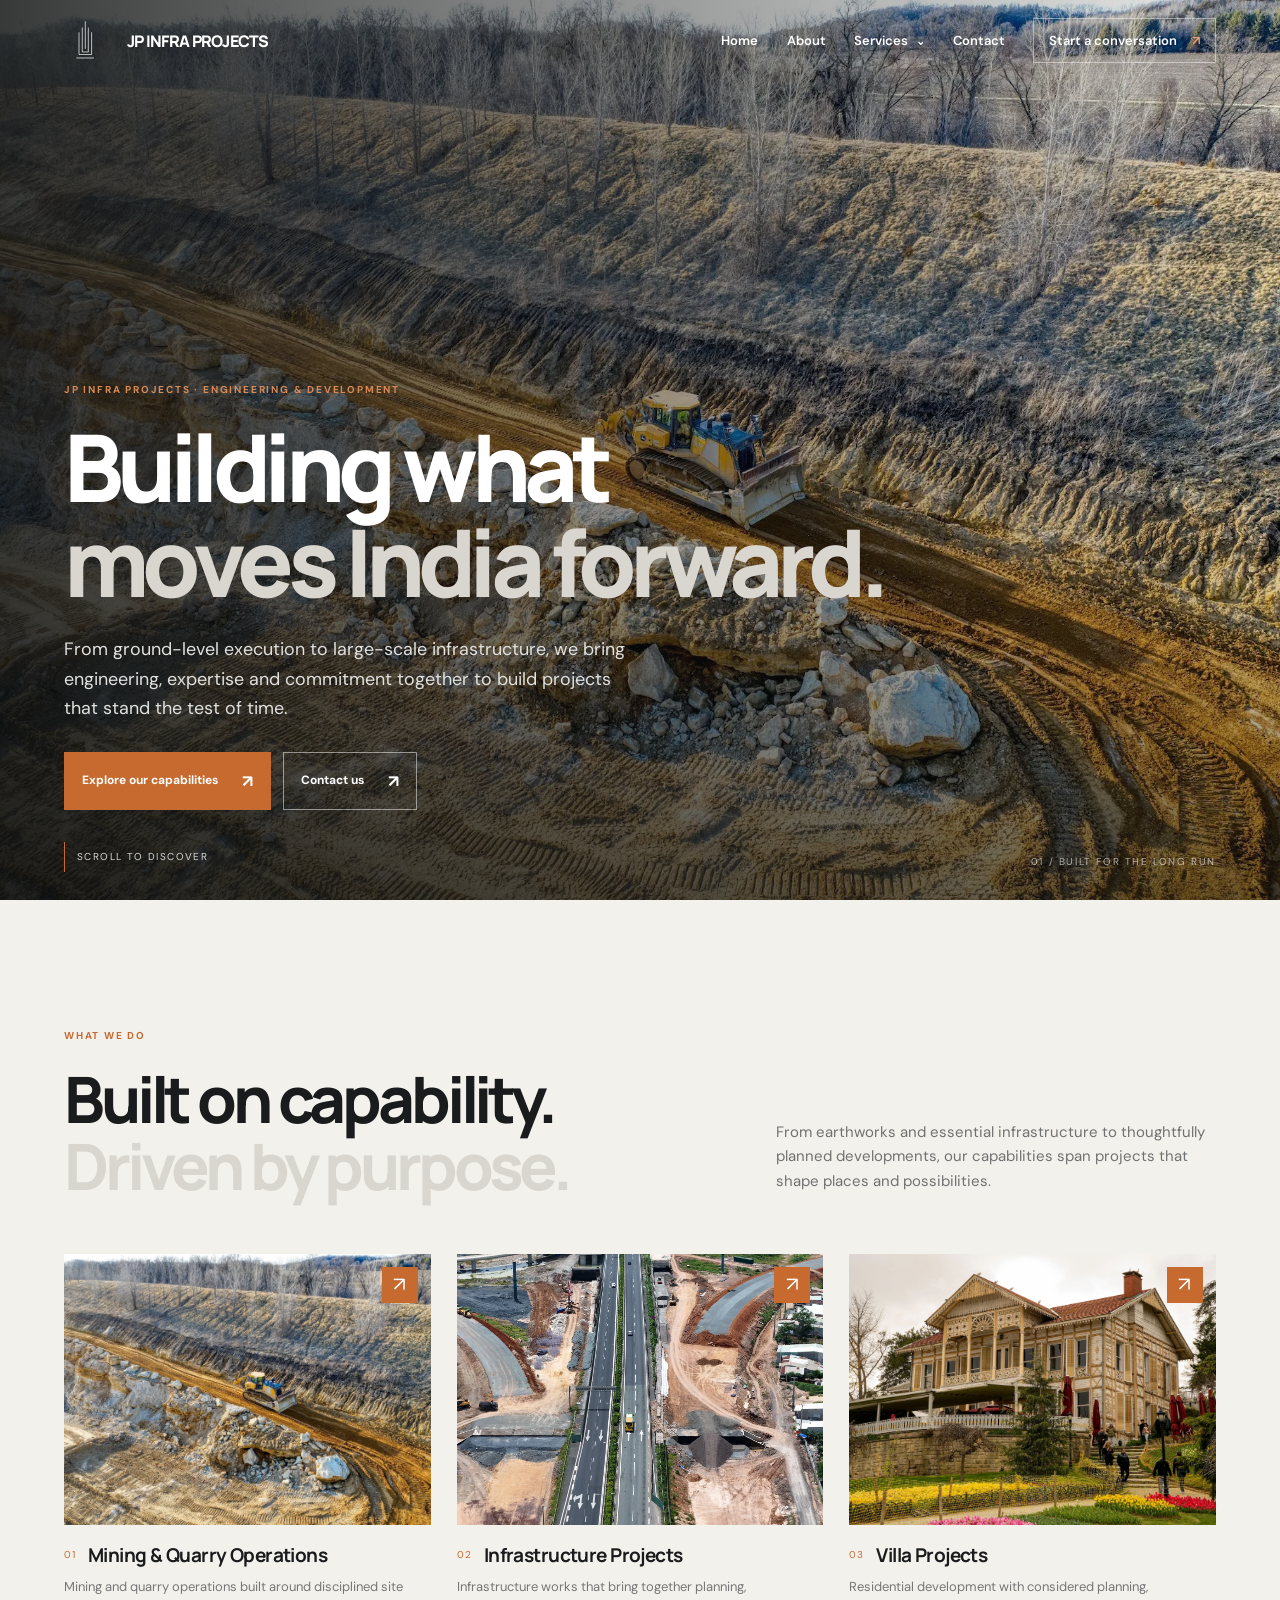
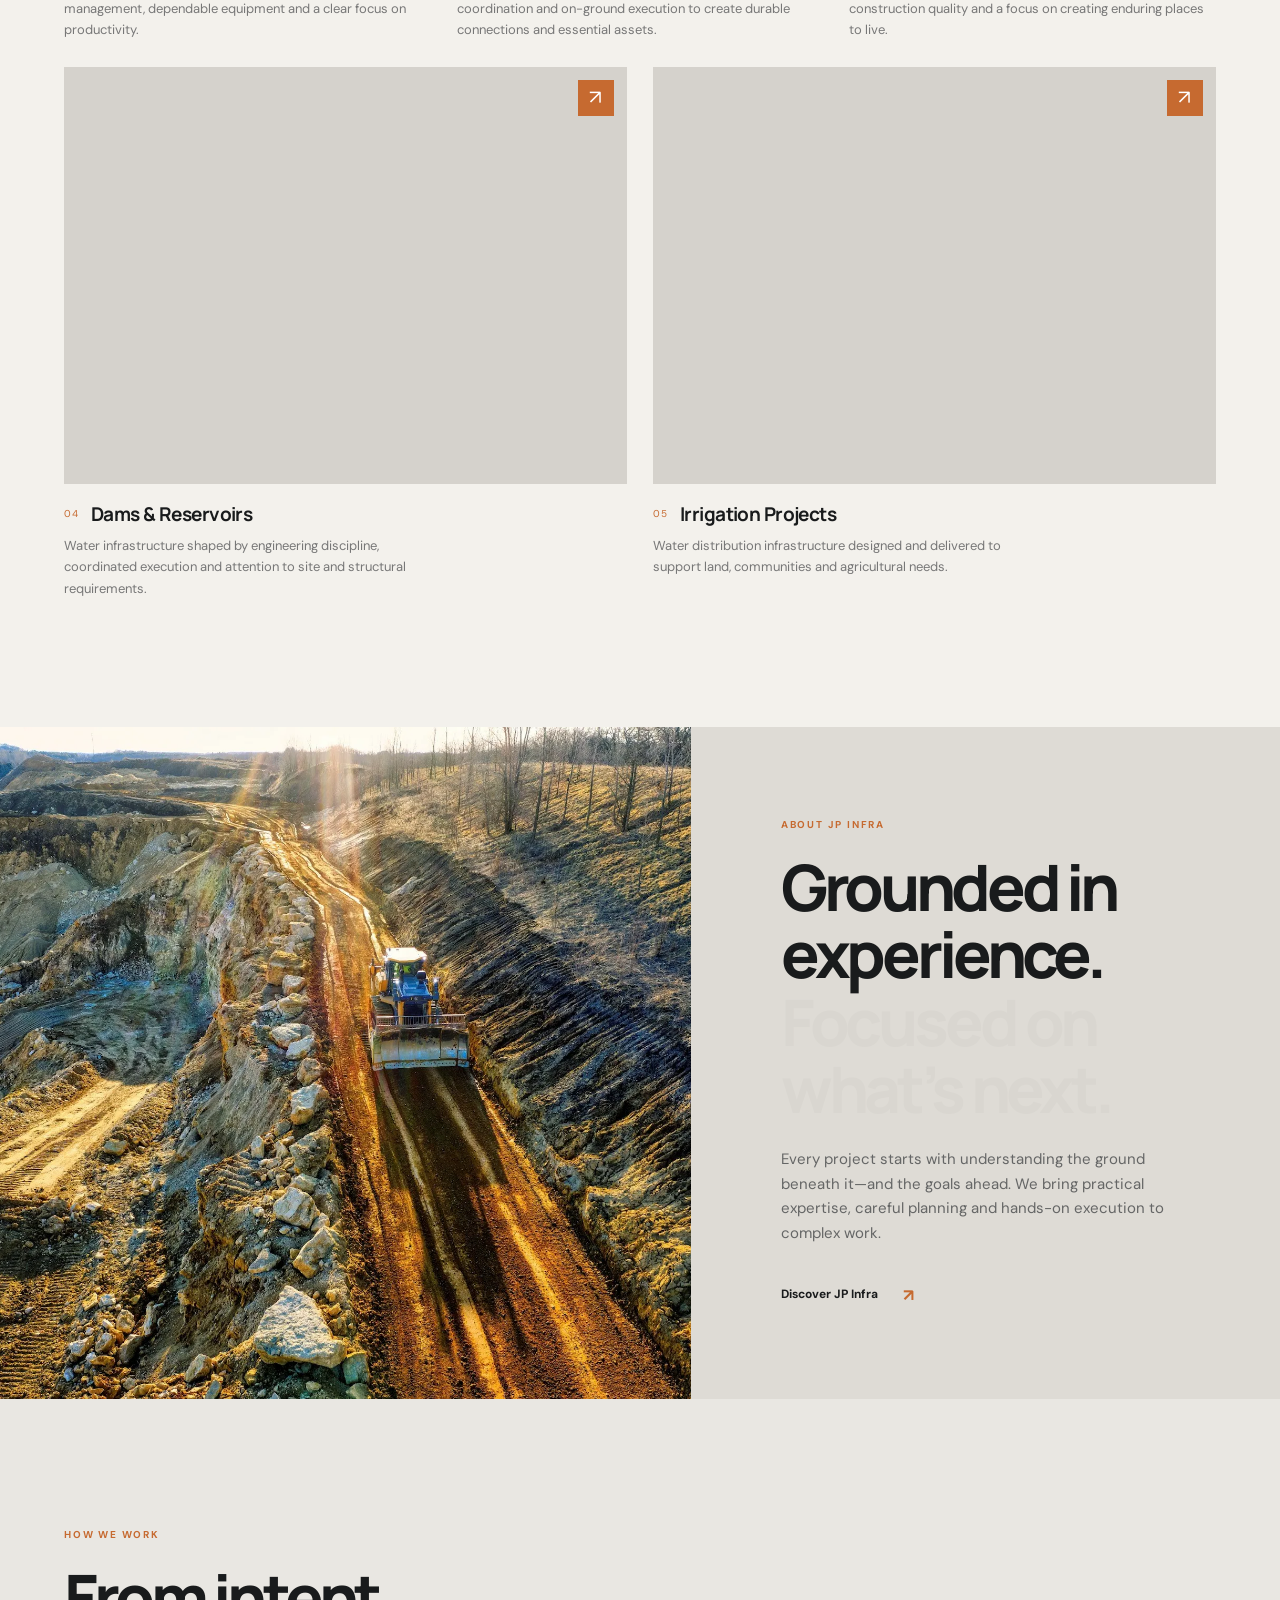
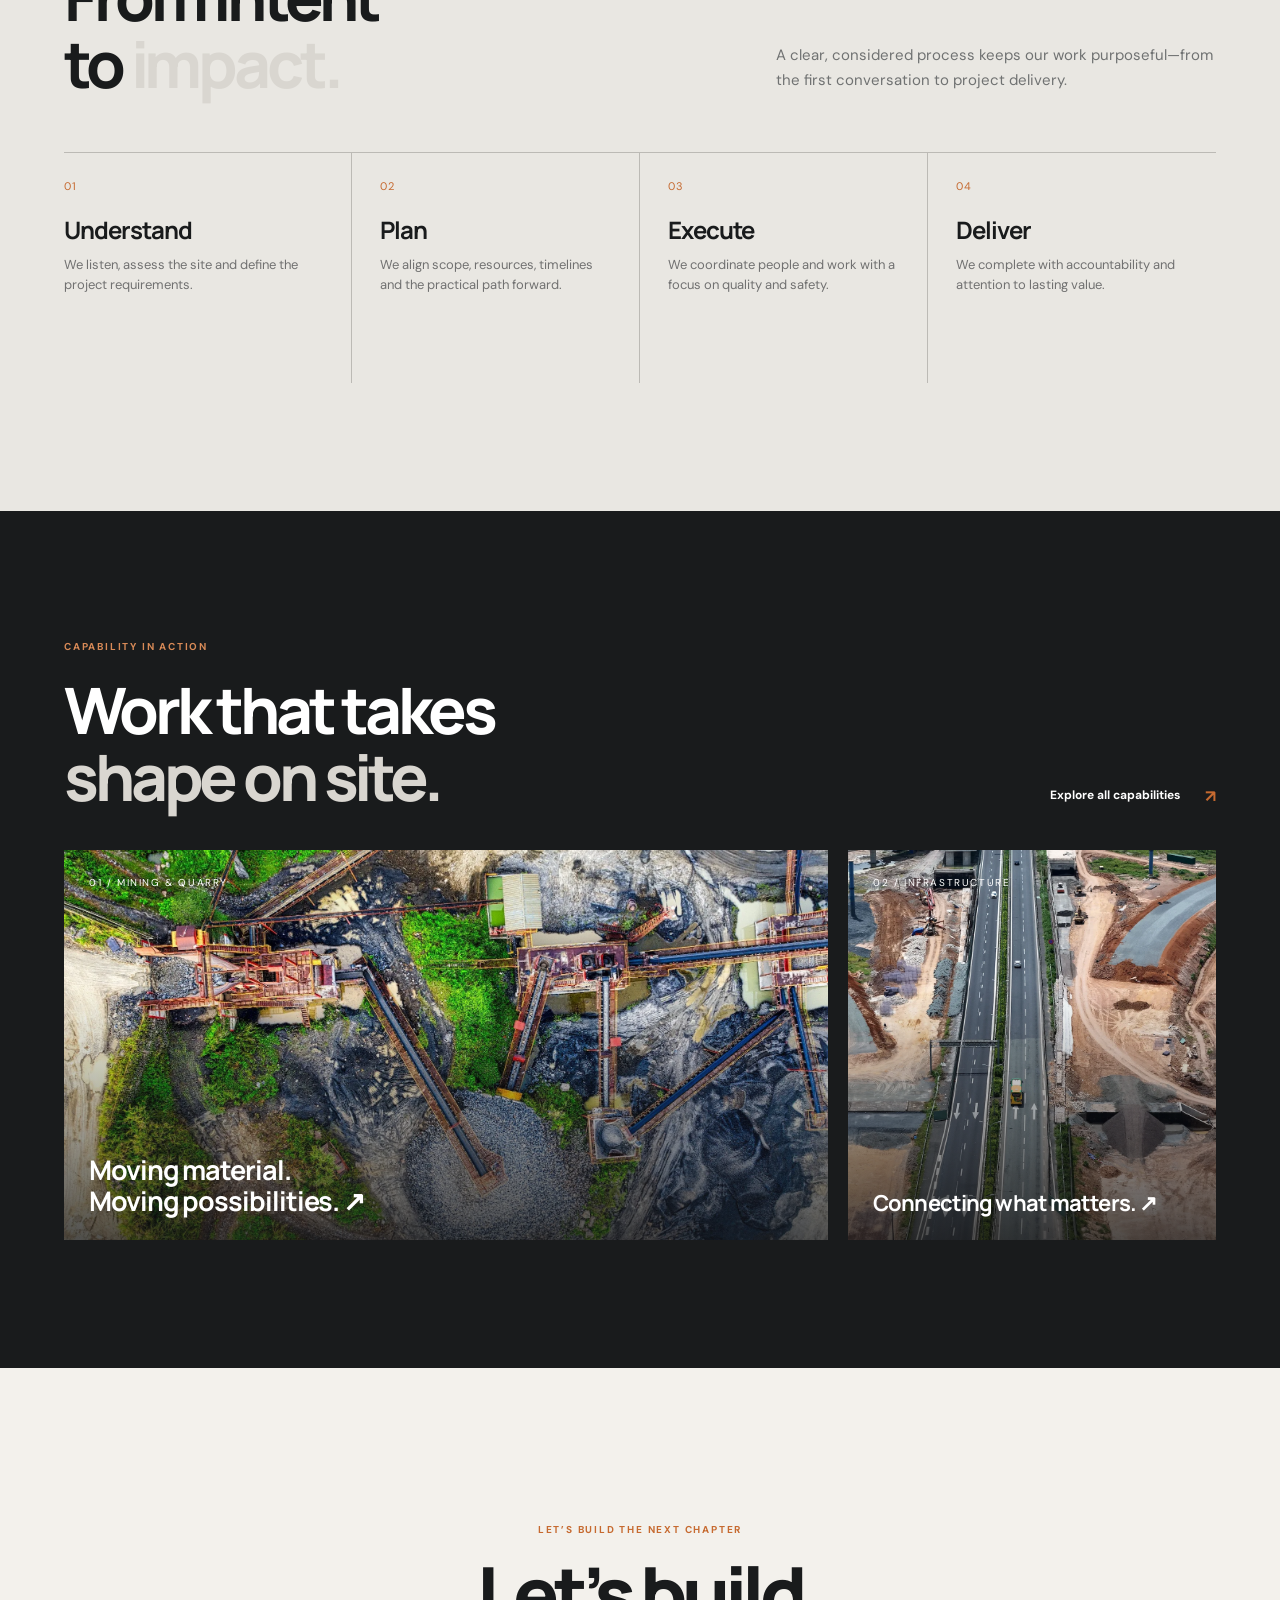
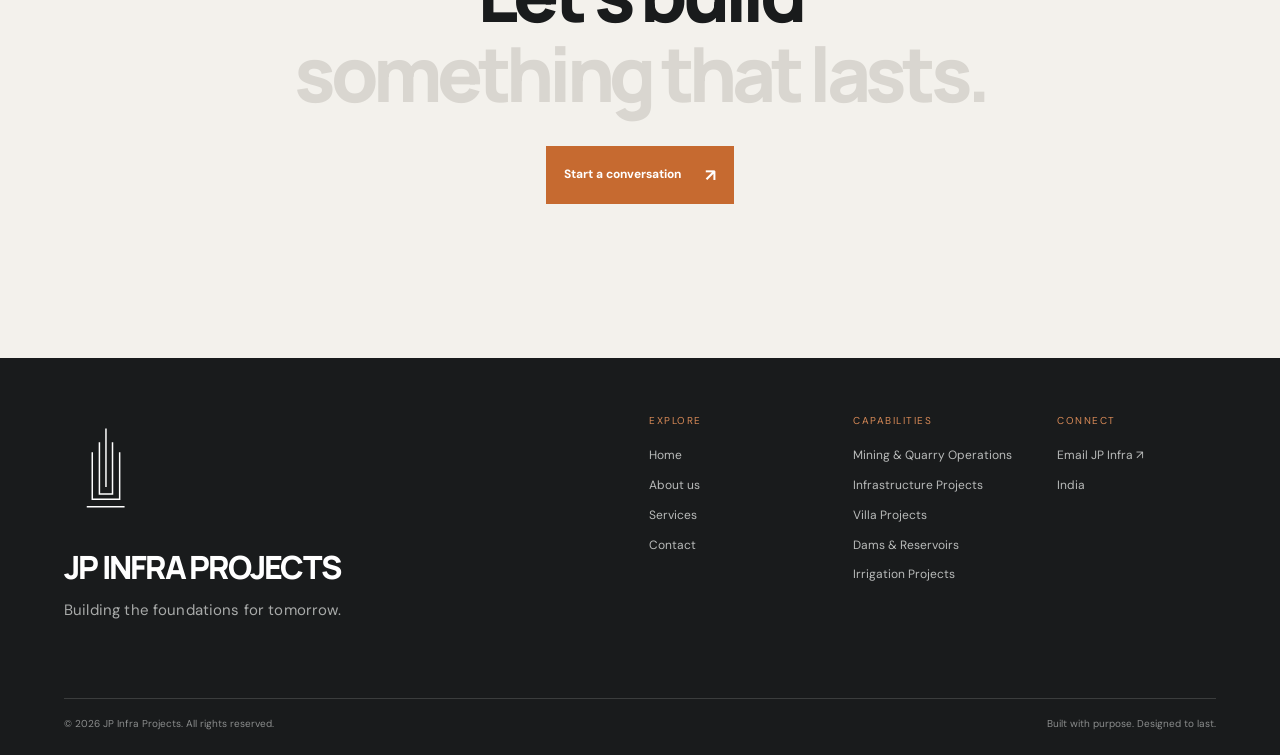
==== commit 4d511f57: "Use optimized WebP images" ====
--- a/index.html
+++ b/index.html
@@ -1,6 +1,6 @@
-<!doctype html><html lang="en"><head><meta charset="utf-8"><meta name="viewport" content="width=device-width, initial-scale=1"><meta name="theme-color" content="#17191a"><meta property="og:type" content="website"><link rel="preconnect" href="https://fonts.googleapis.com"><link rel="preconnect" href="https://fonts.gstatic.com" crossorigin><link href="https://fonts.googleapis.com/css2?family=DM+Sans:wght@400;500;600;700&family=Manrope:wght@400;500;600;700;800&display=swap" rel="stylesheet"><link rel="preload" as="image" href="assets/mining-hero.jpg" fetchpriority="high"><link rel="stylesheet" href="assets/styles.css"><script defer src="assets/main.js"></script><title>JP Infra Projects | Building What Moves India Forward</title><meta name="description" content="JP Infra Projects delivers infrastructure, engineering, mining, residential development, water and irrigation projects with purpose and precision."><meta property="og:title" content="JP Infra Projects | Building What Moves India Forward"><meta property="og:description" content="JP Infra Projects delivers infrastructure, engineering, mining, residential development, water and irrigation projects with purpose and precision."></head><body><header class="site-header"><a class="brand" href="index.html" aria-label="JP Infra Projects home"><img loading="lazy" decoding="async" src="assets/jp-infra-logo.svg" alt="JP Infra Projects logo"><span class="brand-name">JP INFRA PROJECTS</span></a><button class="menu-toggle" aria-expanded="false" aria-label="Open navigation"><span></span><span></span></button><nav class="nav"><a href="index.html">Home</a><a href="about.html">About</a><div class="nav-services"><a href="services.html">Services <span>⌄</span></a><div class="dropdown"><a href="mining.html">Mining & Quarry Operations</a><a href="infrastructure.html">Infrastructure Projects</a><a href="villa.html">Villa Projects</a><a href="dams.html">Dams & Reservoirs</a><a href="irrigation.html">Irrigation Projects</a></div></div><a href="contact.html">Contact</a><a class="nav-cta" href="contact.html">Start a conversation <span>↗</span></a></nav></header><main><section class="hero home-hero"><div class="hero-image" style="background-image:url('assets/mining-hero.jpg')"></div><div class="hero-shade"></div><div class="hero-content reveal"><span class="eyebrow light">JP INFRA PROJECTS · ENGINEERING & DEVELOPMENT</span><h1>Building what<br><em>moves India forward.</em></h1><p>From ground-level execution to large-scale infrastructure, we bring engineering, expertise and commitment together to build projects that stand the test of time.</p><div class="actions"><a class="btn btn-orange" href="services.html">Explore our capabilities <span>↗</span></a><a class="btn btn-outline" href="contact.html">Contact us <span>↗</span></a></div></div><a class="scroll-cue" href="#capabilities"><span></span> Scroll to discover</a><div class="hero-index">01 / BUILT FOR THE LONG RUN</div></section>
-<section id="capabilities" class="section capabilities"><div class="section-head reveal"><div><span class="eyebrow">WHAT WE DO</span><h2>Built on capability.<br><em>Driven by purpose.</em></h2></div><p>From earthworks and essential infrastructure to thoughtfully planned developments, our capabilities span projects that shape places and possibilities.</p></div><div class="cap-grid"><a class="cap-card reveal" href="mining.html"><div class="cap-image"><img decoding="async" src="assets/mining-hero.jpg" alt="Mining & Quarry Operations" loading="lazy"><span class="cap-arrow">↗</span></div><div class="cap-meta"><span class="cap-num">01</span><h3>Mining & Quarry Operations</h3></div><p>Mining and quarry operations built around disciplined site management, dependable equipment and a clear focus on productivity.</p></a><a class="cap-card reveal" href="infrastructure.html"><div class="cap-image"><img decoding="async" src="assets/images/infra-project.webp?v=20261120" alt="Infrastructure Projects" loading="lazy"><span class="cap-arrow">↗</span></div><div class="cap-meta"><span class="cap-num">02</span><h3>Infrastructure Projects</h3></div><p>Infrastructure works that bring together planning, coordination and on-ground execution to create durable connections and essential assets.</p></a><a class="cap-card reveal" href="villa.html"><div class="cap-image"><img decoding="async" src="assets/images/villa-project.webp?v=20261120" alt="Villa Projects" loading="lazy"><span class="cap-arrow">↗</span></div><div class="cap-meta"><span class="cap-num">03</span><h3>Villa Projects</h3></div><p>Residential development with considered planning, construction quality and a focus on creating enduring places to live.</p></a><a class="cap-card reveal" href="dams.html"><div class="cap-image"><img decoding="async" src="assets/images/Dams%20%26%20Reservoirs.webp?v=20261120" alt="Dams & Reservoirs" loading="lazy"><span class="cap-arrow">↗</span></div><div class="cap-meta"><span class="cap-num">04</span><h3>Dams & Reservoirs</h3></div><p>Water infrastructure shaped by engineering discipline, coordinated execution and attention to site and structural requirements.</p></a><a class="cap-card reveal" href="irrigation.html"><div class="cap-image"><img decoding="async" src="assets/images/irrigation-project.webp?v=20261120" alt="Irrigation Projects" loading="lazy"><span class="cap-arrow">↗</span></div><div class="cap-meta"><span class="cap-num">05</span><h3>Irrigation Projects</h3></div><p>Water distribution infrastructure designed and delivered to support land, communities and agricultural needs.</p></a></div></section>
-<section class="about-band"><div class="about-photo reveal"><img loading="lazy" decoding="async" src="assets/earthmoving-dozer.jpg" alt="Earthmoving machinery working on a site"></div><div class="about-copy reveal"><span class="eyebrow">ABOUT JP INFRA</span><h2>Grounded in experience.<br><em>Focused on what’s next.</em></h2><p>Every project starts with understanding the ground beneath it—and the goals ahead. We bring practical expertise, careful planning and hands-on execution to complex work.</p><a class="text-link" href="about.html">Discover JP Infra <span>↗</span></a></div></section>
+<!doctype html><html lang="en"><head><meta charset="utf-8"><meta name="viewport" content="width=device-width, initial-scale=1"><meta name="theme-color" content="#17191a"><meta property="og:type" content="website"><link rel="preconnect" href="https://fonts.googleapis.com"><link rel="preconnect" href="https://fonts.gstatic.com" crossorigin><link href="https://fonts.googleapis.com/css2?family=DM+Sans:wght@400;500;600;700&family=Manrope:wght@400;500;600;700;800&display=swap" rel="stylesheet"><link rel="preload" as="image" href="assets/images/mining-hero.webp" fetchpriority="high"><link rel="stylesheet" href="assets/styles.css"><script defer src="assets/main.js"></script><title>JP Infra Projects | Building What Moves India Forward</title><meta name="description" content="JP Infra Projects delivers infrastructure, engineering, mining, residential development, water and irrigation projects with purpose and precision."><meta property="og:title" content="JP Infra Projects | Building What Moves India Forward"><meta property="og:description" content="JP Infra Projects delivers infrastructure, engineering, mining, residential development, water and irrigation projects with purpose and precision."></head><body><header class="site-header"><a class="brand" href="index.html" aria-label="JP Infra Projects home"><img loading="lazy" decoding="async" src="assets/jp-infra-logo.svg" alt="JP Infra Projects logo"><span class="brand-name">JP INFRA PROJECTS</span></a><button class="menu-toggle" aria-expanded="false" aria-label="Open navigation"><span></span><span></span></button><nav class="nav"><a href="index.html">Home</a><a href="about.html">About</a><div class="nav-services"><a href="services.html">Services <span>⌄</span></a><div class="dropdown"><a href="mining.html">Mining & Quarry Operations</a><a href="infrastructure.html">Infrastructure Projects</a><a href="villa.html">Villa Projects</a><a href="dams.html">Dams & Reservoirs</a><a href="irrigation.html">Irrigation Projects</a></div></div><a href="contact.html">Contact</a><a class="nav-cta" href="contact.html">Start a conversation <span>↗</span></a></nav></header><main><section class="hero home-hero"><div class="hero-image" style="background-image:url('assets/images/mining-hero.webp')"></div><div class="hero-shade"></div><div class="hero-content reveal"><span class="eyebrow light">JP INFRA PROJECTS · ENGINEERING & DEVELOPMENT</span><h1>Building what<br><em>moves India forward.</em></h1><p>From ground-level execution to large-scale infrastructure, we bring engineering, expertise and commitment together to build projects that stand the test of time.</p><div class="actions"><a class="btn btn-orange" href="services.html">Explore our capabilities <span>↗</span></a><a class="btn btn-outline" href="contact.html">Contact us <span>↗</span></a></div></div><a class="scroll-cue" href="#capabilities"><span></span> Scroll to discover</a><div class="hero-index">01 / BUILT FOR THE LONG RUN</div></section>
+<section id="capabilities" class="section capabilities"><div class="section-head reveal"><div><span class="eyebrow">WHAT WE DO</span><h2>Built on capability.<br><em>Driven by purpose.</em></h2></div><p>From earthworks and essential infrastructure to thoughtfully planned developments, our capabilities span projects that shape places and possibilities.</p></div><div class="cap-grid"><a class="cap-card reveal" href="mining.html"><div class="cap-image"><img decoding="async" src="assets/images/mining-hero.webp" alt="Mining & Quarry Operations" loading="lazy"><span class="cap-arrow">↗</span></div><div class="cap-meta"><span class="cap-num">01</span><h3>Mining & Quarry Operations</h3></div><p>Mining and quarry operations built around disciplined site management, dependable equipment and a clear focus on productivity.</p></a><a class="cap-card reveal" href="infrastructure.html"><div class="cap-image"><img decoding="async" src="assets/images/infra-project.webp?v=20261120" alt="Infrastructure Projects" loading="lazy"><span class="cap-arrow">↗</span></div><div class="cap-meta"><span class="cap-num">02</span><h3>Infrastructure Projects</h3></div><p>Infrastructure works that bring together planning, coordination and on-ground execution to create durable connections and essential assets.</p></a><a class="cap-card reveal" href="villa.html"><div class="cap-image"><img decoding="async" src="assets/images/villa-project.webp?v=20261120" alt="Villa Projects" loading="lazy"><span class="cap-arrow">↗</span></div><div class="cap-meta"><span class="cap-num">03</span><h3>Villa Projects</h3></div><p>Residential development with considered planning, construction quality and a focus on creating enduring places to live.</p></a><a class="cap-card reveal" href="dams.html"><div class="cap-image"><img decoding="async" src="assets/images/Dams%20%26%20Reservoirs.webp?v=20261120" alt="Dams & Reservoirs" loading="lazy"><span class="cap-arrow">↗</span></div><div class="cap-meta"><span class="cap-num">04</span><h3>Dams & Reservoirs</h3></div><p>Water infrastructure shaped by engineering discipline, coordinated execution and attention to site and structural requirements.</p></a><a class="cap-card reveal" href="irrigation.html"><div class="cap-image"><img decoding="async" src="assets/images/irrigation-project.webp?v=20261120" alt="Irrigation Projects" loading="lazy"><span class="cap-arrow">↗</span></div><div class="cap-meta"><span class="cap-num">05</span><h3>Irrigation Projects</h3></div><p>Water distribution infrastructure designed and delivered to support land, communities and agricultural needs.</p></a></div></section>
+<section class="about-band"><div class="about-photo reveal"><img loading="lazy" decoding="async" src="assets/images/earthmoving-dozer.webp" alt="Earthmoving machinery working on a site"></div><div class="about-copy reveal"><span class="eyebrow">ABOUT JP INFRA</span><h2>Grounded in experience.<br><em>Focused on what’s next.</em></h2><p>Every project starts with understanding the ground beneath it—and the goals ahead. We bring practical expertise, careful planning and hands-on execution to complex work.</p><a class="text-link" href="about.html">Discover JP Infra <span>↗</span></a></div></section>
 <section class="approach section"><div class="section-head reveal"><div><span class="eyebrow">HOW WE WORK</span><h2>From intent<br>to <em>impact.</em></h2></div><p>A clear, considered process keeps our work purposeful—from the first conversation to project delivery.</p></div><div class="steps"><article class="step reveal"><span>01</span><h3>Understand</h3><p>We listen, assess the site and define the project requirements.</p></article><article class="step reveal"><span>02</span><h3>Plan</h3><p>We align scope, resources, timelines and the practical path forward.</p></article><article class="step reveal"><span>03</span><h3>Execute</h3><p>We coordinate people and work with a focus on quality and safety.</p></article><article class="step reveal"><span>04</span><h3>Deliver</h3><p>We complete with accountability and attention to lasting value.</p></article></div></section>
-<section class="work section dark-section"><div class="section-head reveal"><div><span class="eyebrow light">CAPABILITY IN ACTION</span><h2>Work that takes<br><em>shape on site.</em></h2></div><a class="text-link light-link" href="services.html">Explore all capabilities <span>↗</span></a></div><div class="work-grid"><a class="work-large reveal" href="mining.html"><img loading="lazy" decoding="async" src="assets/mineral-processing-aerial.jpg" alt="Aerial view of quarry processing operations"><span class="work-label">01 / MINING & QUARRY</span><span class="work-title">Moving material.<br>Moving possibilities. ↗</span></a><a class="work-small reveal" href="infrastructure.html"><img loading="lazy" decoding="async" src="assets/images/infra-project.webp?v=20261120" alt="Infrastructure construction"><span class="work-label">02 / INFRASTRUCTURE</span><span class="work-title">Connecting what matters. ↗</span></a></div></section>
+<section class="work section dark-section"><div class="section-head reveal"><div><span class="eyebrow light">CAPABILITY IN ACTION</span><h2>Work that takes<br><em>shape on site.</em></h2></div><a class="text-link light-link" href="services.html">Explore all capabilities <span>↗</span></a></div><div class="work-grid"><a class="work-large reveal" href="mining.html"><img loading="lazy" decoding="async" src="assets/images/mineral-processing-aerial.webp" alt="Aerial view of quarry processing operations"><span class="work-label">01 / MINING & QUARRY</span><span class="work-title">Moving material.<br>Moving possibilities. ↗</span></a><a class="work-small reveal" href="infrastructure.html"><img loading="lazy" decoding="async" src="assets/images/infra-project.webp?v=20261120" alt="Infrastructure construction"><span class="work-label">02 / INFRASTRUCTURE</span><span class="work-title">Connecting what matters. ↗</span></a></div></section>
 <section class="closing section"><span class="eyebrow reveal">LET’S BUILD THE NEXT CHAPTER</span><h2 class="reveal">Let’s build<br><em>something that lasts.</em></h2><a class="btn btn-orange reveal" href="contact.html">Start a conversation <span>↗</span></a></section></main><footer class="footer"><div class="footer-top"><div><a class="brand footer-brand" href="index.html"><img loading="lazy" decoding="async" src="assets/jp-infra-logo.svg" alt="JP Infra Projects logo"><span class="brand-name">JP INFRA PROJECTS</span></a><p>Building the foundations for tomorrow.</p></div><div class="footer-links"><div><span class="foot-label">Explore</span><a href="index.html">Home</a><a href="about.html">About us</a><a href="services.html">Services</a><a href="contact.html">Contact</a></div><div><span class="foot-label">Capabilities</span><a href="mining.html">Mining & Quarry Operations</a><a href="infrastructure.html">Infrastructure Projects</a><a href="villa.html">Villa Projects</a><a href="dams.html">Dams & Reservoirs</a><a href="irrigation.html">Irrigation Projects</a></div><div><span class="foot-label">Connect</span><a href="mailto:info@jpinfra.in">Email JP Infra ↗</a><span>India</span></div></div></div><div class="footer-bottom"><span>© <span id="year"></span> JP Infra Projects. All rights reserved.</span><span>Built with purpose. Designed to last.</span></div></footer></body></html>
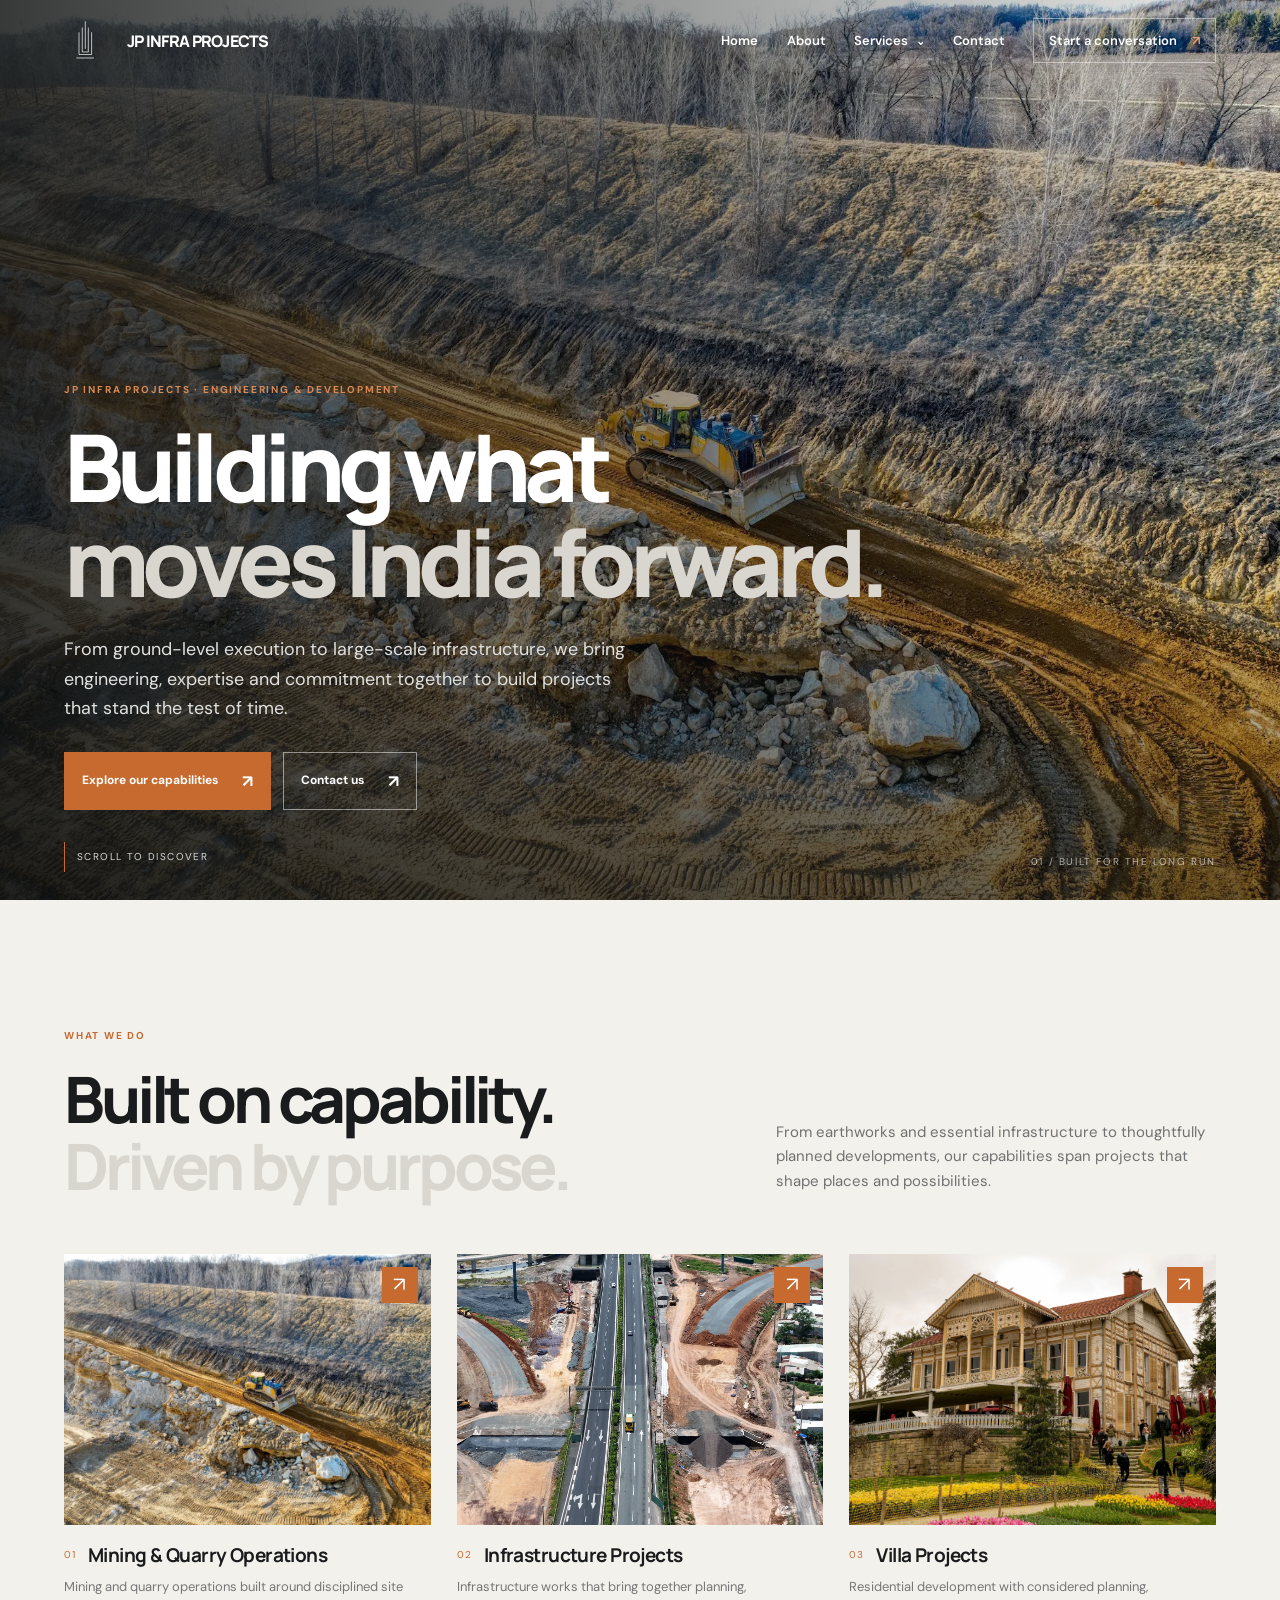
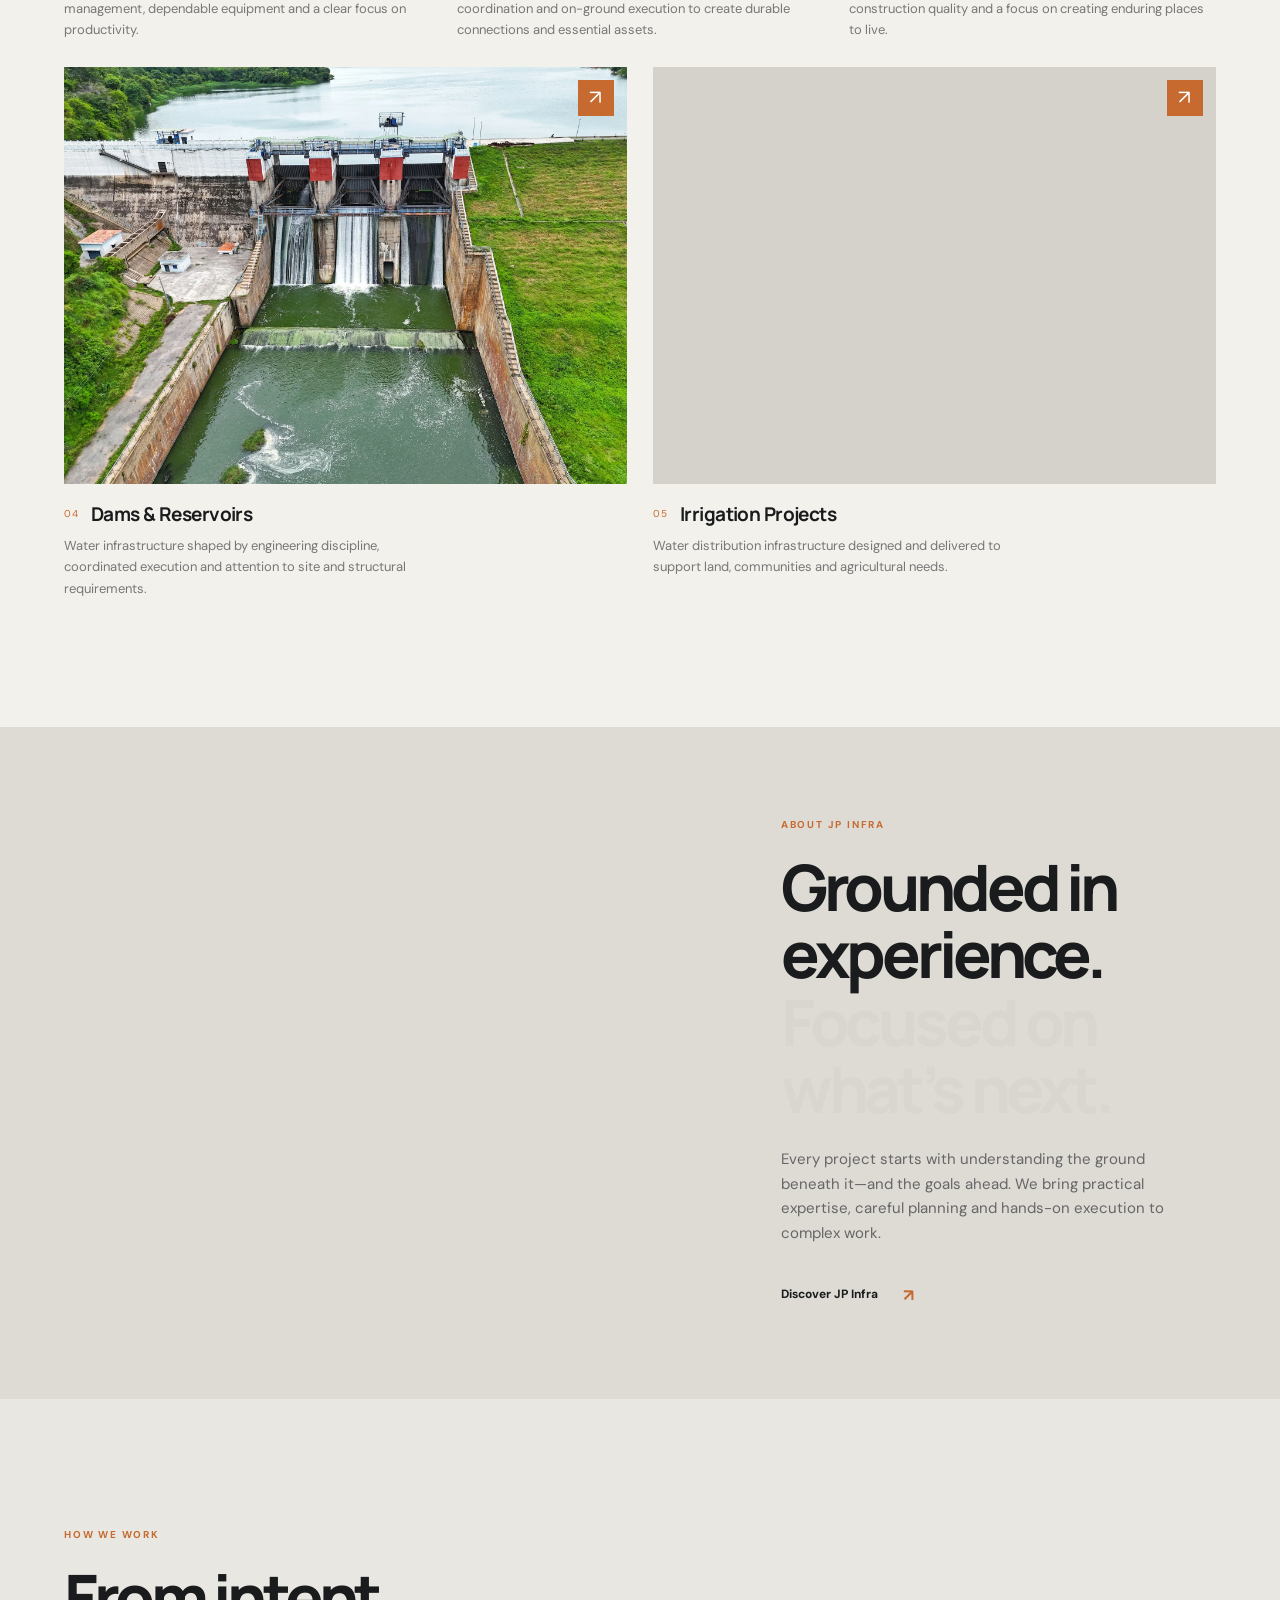
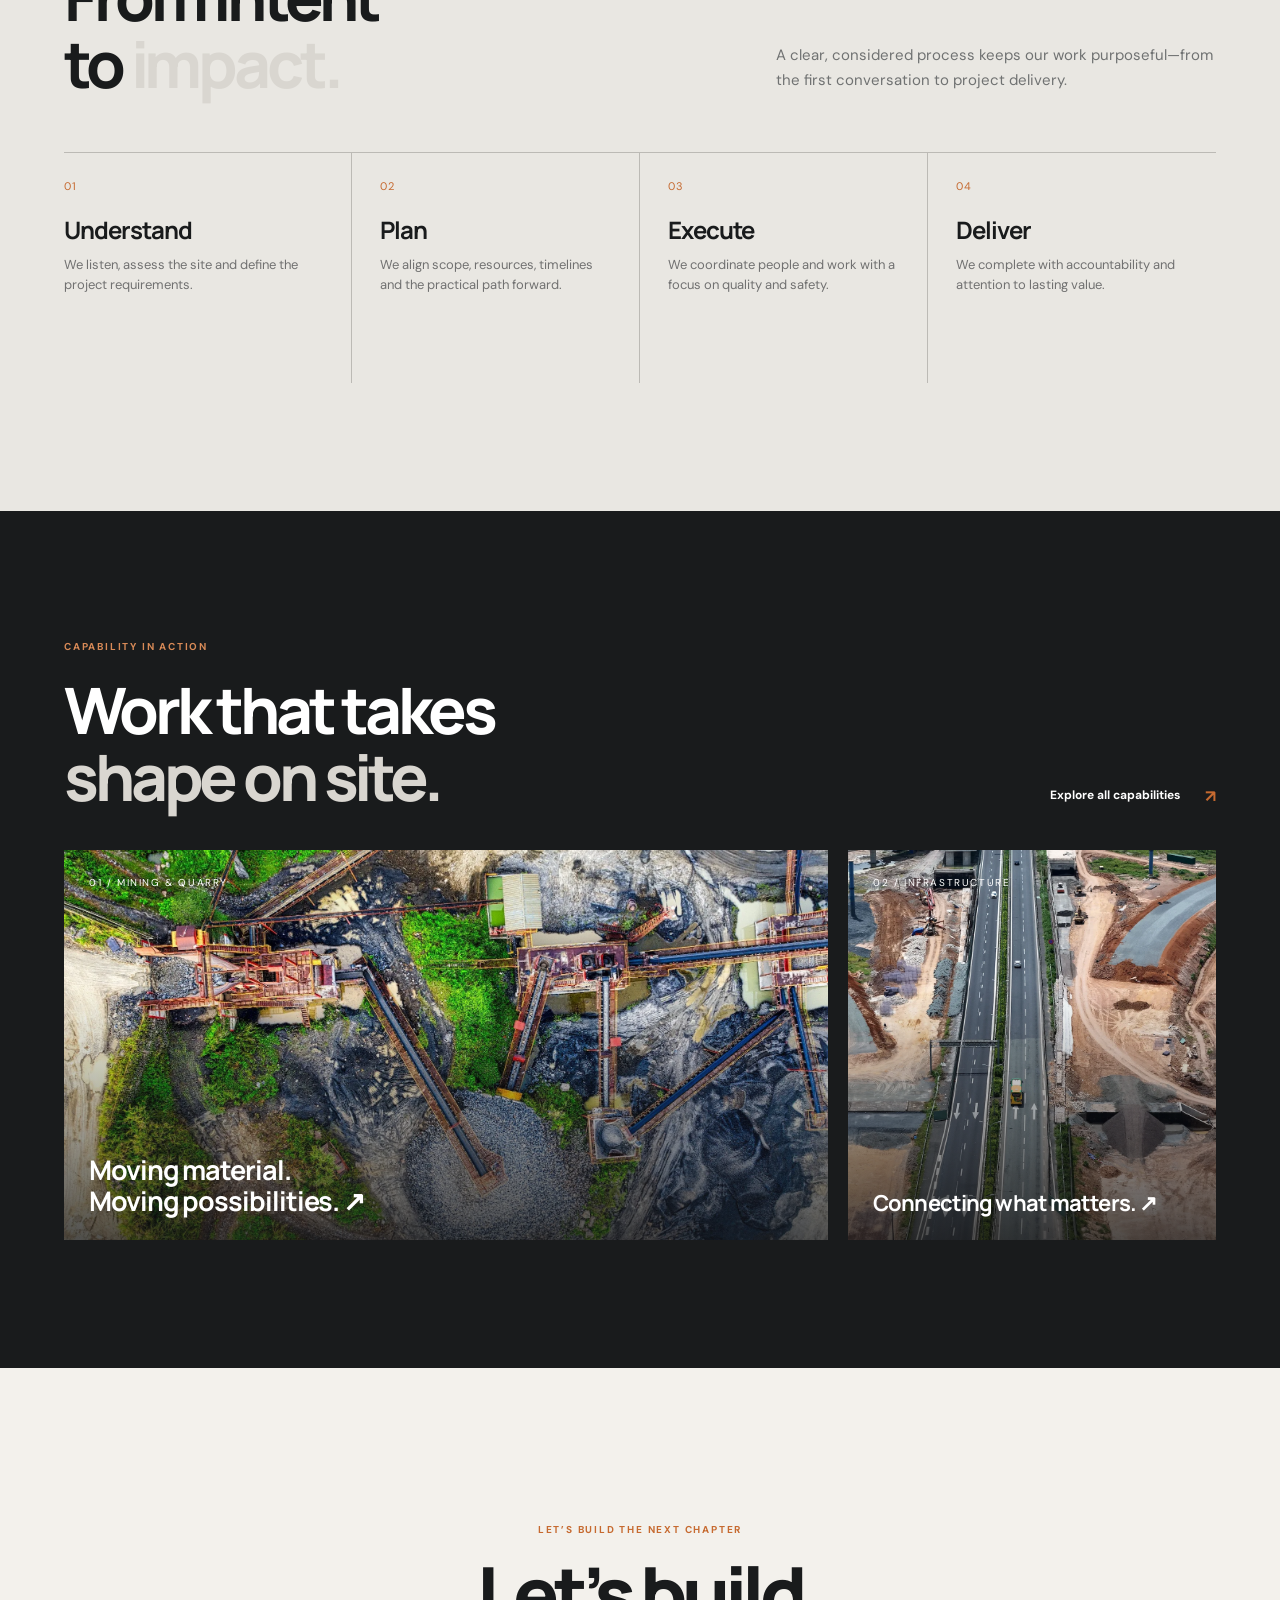
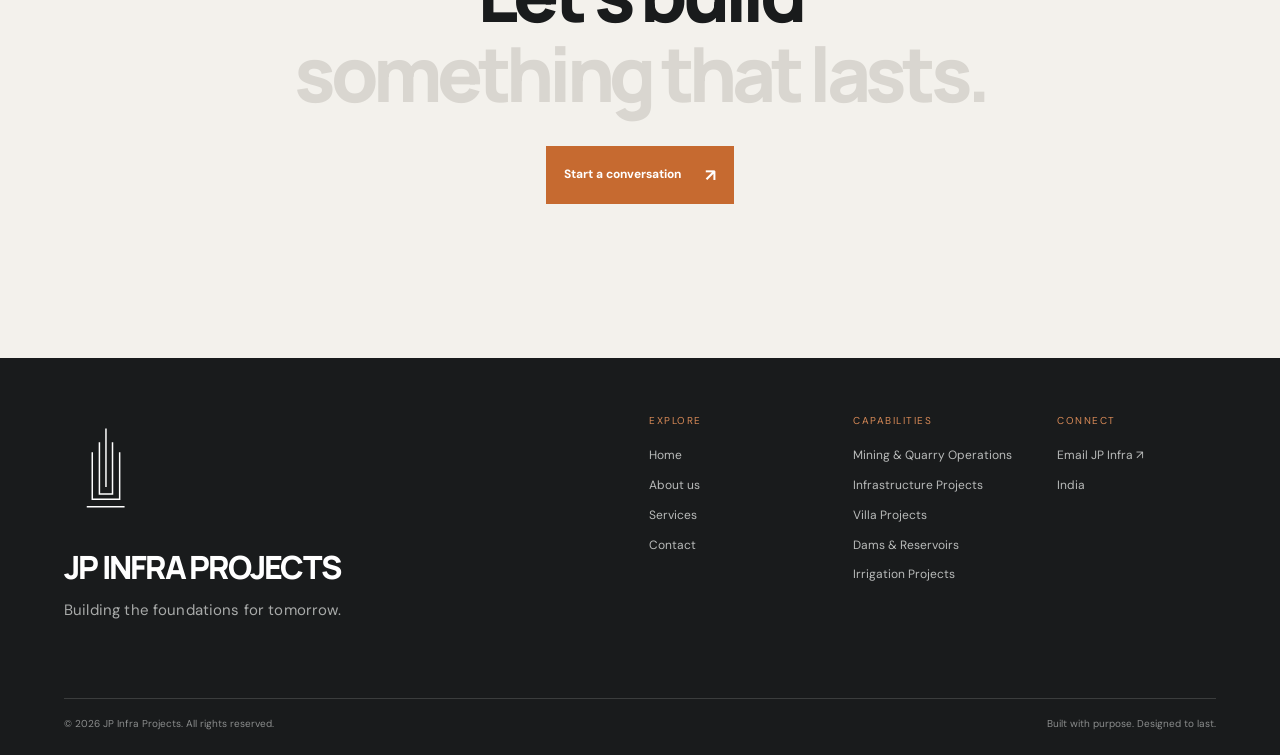
==== commit b2418c2c: "Prioritize homepage header logo loading" ====
--- a/index.html
+++ b/index.html
@@ -1,4 +1,4 @@
-<!doctype html><html lang="en"><head><meta charset="utf-8"><meta name="viewport" content="width=device-width, initial-scale=1"><meta name="theme-color" content="#17191a"><meta property="og:type" content="website"><link rel="preconnect" href="https://fonts.googleapis.com"><link rel="preconnect" href="https://fonts.gstatic.com" crossorigin><link href="https://fonts.googleapis.com/css2?family=DM+Sans:wght@400;500;600;700&family=Manrope:wght@400;500;600;700;800&display=swap" rel="stylesheet"><link rel="preload" as="image" href="assets/images/mining-hero.webp" fetchpriority="high"><link rel="stylesheet" href="assets/styles.css"><script defer src="assets/main.js"></script><title>JP Infra Projects | Building What Moves India Forward</title><meta name="description" content="JP Infra Projects delivers infrastructure, engineering, mining, residential development, water and irrigation projects with purpose and precision."><meta property="og:title" content="JP Infra Projects | Building What Moves India Forward"><meta property="og:description" content="JP Infra Projects delivers infrastructure, engineering, mining, residential development, water and irrigation projects with purpose and precision."></head><body><header class="site-header"><a class="brand" href="index.html" aria-label="JP Infra Projects home"><img loading="lazy" decoding="async" src="assets/jp-infra-logo.svg" alt="JP Infra Projects logo"><span class="brand-name">JP INFRA PROJECTS</span></a><button class="menu-toggle" aria-expanded="false" aria-label="Open navigation"><span></span><span></span></button><nav class="nav"><a href="index.html">Home</a><a href="about.html">About</a><div class="nav-services"><a href="services.html">Services <span>⌄</span></a><div class="dropdown"><a href="mining.html">Mining & Quarry Operations</a><a href="infrastructure.html">Infrastructure Projects</a><a href="villa.html">Villa Projects</a><a href="dams.html">Dams & Reservoirs</a><a href="irrigation.html">Irrigation Projects</a></div></div><a href="contact.html">Contact</a><a class="nav-cta" href="contact.html">Start a conversation <span>↗</span></a></nav></header><main><section class="hero home-hero"><div class="hero-image" style="background-image:url('assets/images/mining-hero.webp')"></div><div class="hero-shade"></div><div class="hero-content reveal"><span class="eyebrow light">JP INFRA PROJECTS · ENGINEERING & DEVELOPMENT</span><h1>Building what<br><em>moves India forward.</em></h1><p>From ground-level execution to large-scale infrastructure, we bring engineering, expertise and commitment together to build projects that stand the test of time.</p><div class="actions"><a class="btn btn-orange" href="services.html">Explore our capabilities <span>↗</span></a><a class="btn btn-outline" href="contact.html">Contact us <span>↗</span></a></div></div><a class="scroll-cue" href="#capabilities"><span></span> Scroll to discover</a><div class="hero-index">01 / BUILT FOR THE LONG RUN</div></section>
+<!doctype html><html lang="en"><head><meta charset="utf-8"><meta name="viewport" content="width=device-width, initial-scale=1"><meta name="theme-color" content="#17191a"><meta property="og:type" content="website"><link rel="preconnect" href="https://fonts.googleapis.com"><link rel="preconnect" href="https://fonts.gstatic.com" crossorigin><link href="https://fonts.googleapis.com/css2?family=DM+Sans:wght@400;500;600;700&family=Manrope:wght@400;500;600;700;800&display=swap" rel="stylesheet"><link rel="preload" as="image" href="assets/images/mining-hero.webp" fetchpriority="high"><link rel="stylesheet" href="assets/styles.css"><script defer src="assets/main.js"></script><title>JP Infra Projects | Building What Moves India Forward</title><meta name="description" content="JP Infra Projects delivers infrastructure, engineering, mining, residential development, water and irrigation projects with purpose and precision."><meta property="og:title" content="JP Infra Projects | Building What Moves India Forward"><meta property="og:description" content="JP Infra Projects delivers infrastructure, engineering, mining, residential development, water and irrigation projects with purpose and precision."></head><body><header class="site-header"><a class="brand" href="index.html" aria-label="JP Infra Projects home"><img loading="eager" fetchpriority="high" decoding="async" src="assets/jp-infra-logo.svg" alt="JP Infra Projects logo"><span class="brand-name">JP INFRA PROJECTS</span></a><button class="menu-toggle" aria-expanded="false" aria-label="Open navigation"><span></span><span></span></button><nav class="nav"><a href="index.html">Home</a><a href="about.html">About</a><div class="nav-services"><a href="services.html">Services <span>⌄</span></a><div class="dropdown"><a href="mining.html">Mining & Quarry Operations</a><a href="infrastructure.html">Infrastructure Projects</a><a href="villa.html">Villa Projects</a><a href="dams.html">Dams & Reservoirs</a><a href="irrigation.html">Irrigation Projects</a></div></div><a href="contact.html">Contact</a><a class="nav-cta" href="contact.html">Start a conversation <span>↗</span></a></nav></header><main><section class="hero home-hero"><div class="hero-image" style="background-image:url('assets/images/mining-hero.webp')"></div><div class="hero-shade"></div><div class="hero-content reveal"><span class="eyebrow light">JP INFRA PROJECTS · ENGINEERING & DEVELOPMENT</span><h1>Building what<br><em>moves India forward.</em></h1><p>From ground-level execution to large-scale infrastructure, we bring engineering, expertise and commitment together to build projects that stand the test of time.</p><div class="actions"><a class="btn btn-orange" href="services.html">Explore our capabilities <span>↗</span></a><a class="btn btn-outline" href="contact.html">Contact us <span>↗</span></a></div></div><a class="scroll-cue" href="#capabilities"><span></span> Scroll to discover</a><div class="hero-index">01 / BUILT FOR THE LONG RUN</div></section>
 <section id="capabilities" class="section capabilities"><div class="section-head reveal"><div><span class="eyebrow">WHAT WE DO</span><h2>Built on capability.<br><em>Driven by purpose.</em></h2></div><p>From earthworks and essential infrastructure to thoughtfully planned developments, our capabilities span projects that shape places and possibilities.</p></div><div class="cap-grid"><a class="cap-card reveal" href="mining.html"><div class="cap-image"><img decoding="async" src="assets/images/mining-hero.webp" alt="Mining & Quarry Operations" loading="lazy"><span class="cap-arrow">↗</span></div><div class="cap-meta"><span class="cap-num">01</span><h3>Mining & Quarry Operations</h3></div><p>Mining and quarry operations built around disciplined site management, dependable equipment and a clear focus on productivity.</p></a><a class="cap-card reveal" href="infrastructure.html"><div class="cap-image"><img decoding="async" src="assets/images/infra-project.webp?v=20261120" alt="Infrastructure Projects" loading="lazy"><span class="cap-arrow">↗</span></div><div class="cap-meta"><span class="cap-num">02</span><h3>Infrastructure Projects</h3></div><p>Infrastructure works that bring together planning, coordination and on-ground execution to create durable connections and essential assets.</p></a><a class="cap-card reveal" href="villa.html"><div class="cap-image"><img decoding="async" src="assets/images/villa-project.webp?v=20261120" alt="Villa Projects" loading="lazy"><span class="cap-arrow">↗</span></div><div class="cap-meta"><span class="cap-num">03</span><h3>Villa Projects</h3></div><p>Residential development with considered planning, construction quality and a focus on creating enduring places to live.</p></a><a class="cap-card reveal" href="dams.html"><div class="cap-image"><img decoding="async" src="assets/images/Dams%20%26%20Reservoirs.webp?v=20261120" alt="Dams & Reservoirs" loading="lazy"><span class="cap-arrow">↗</span></div><div class="cap-meta"><span class="cap-num">04</span><h3>Dams & Reservoirs</h3></div><p>Water infrastructure shaped by engineering discipline, coordinated execution and attention to site and structural requirements.</p></a><a class="cap-card reveal" href="irrigation.html"><div class="cap-image"><img decoding="async" src="assets/images/irrigation-project.webp?v=20261120" alt="Irrigation Projects" loading="lazy"><span class="cap-arrow">↗</span></div><div class="cap-meta"><span class="cap-num">05</span><h3>Irrigation Projects</h3></div><p>Water distribution infrastructure designed and delivered to support land, communities and agricultural needs.</p></a></div></section>
 <section class="about-band"><div class="about-photo reveal"><img loading="lazy" decoding="async" src="assets/images/earthmoving-dozer.webp" alt="Earthmoving machinery working on a site"></div><div class="about-copy reveal"><span class="eyebrow">ABOUT JP INFRA</span><h2>Grounded in experience.<br><em>Focused on what’s next.</em></h2><p>Every project starts with understanding the ground beneath it—and the goals ahead. We bring practical expertise, careful planning and hands-on execution to complex work.</p><a class="text-link" href="about.html">Discover JP Infra <span>↗</span></a></div></section>
 <section class="approach section"><div class="section-head reveal"><div><span class="eyebrow">HOW WE WORK</span><h2>From intent<br>to <em>impact.</em></h2></div><p>A clear, considered process keeps our work purposeful—from the first conversation to project delivery.</p></div><div class="steps"><article class="step reveal"><span>01</span><h3>Understand</h3><p>We listen, assess the site and define the project requirements.</p></article><article class="step reveal"><span>02</span><h3>Plan</h3><p>We align scope, resources, timelines and the practical path forward.</p></article><article class="step reveal"><span>03</span><h3>Execute</h3><p>We coordinate people and work with a focus on quality and safety.</p></article><article class="step reveal"><span>04</span><h3>Deliver</h3><p>We complete with accountability and attention to lasting value.</p></article></div></section>
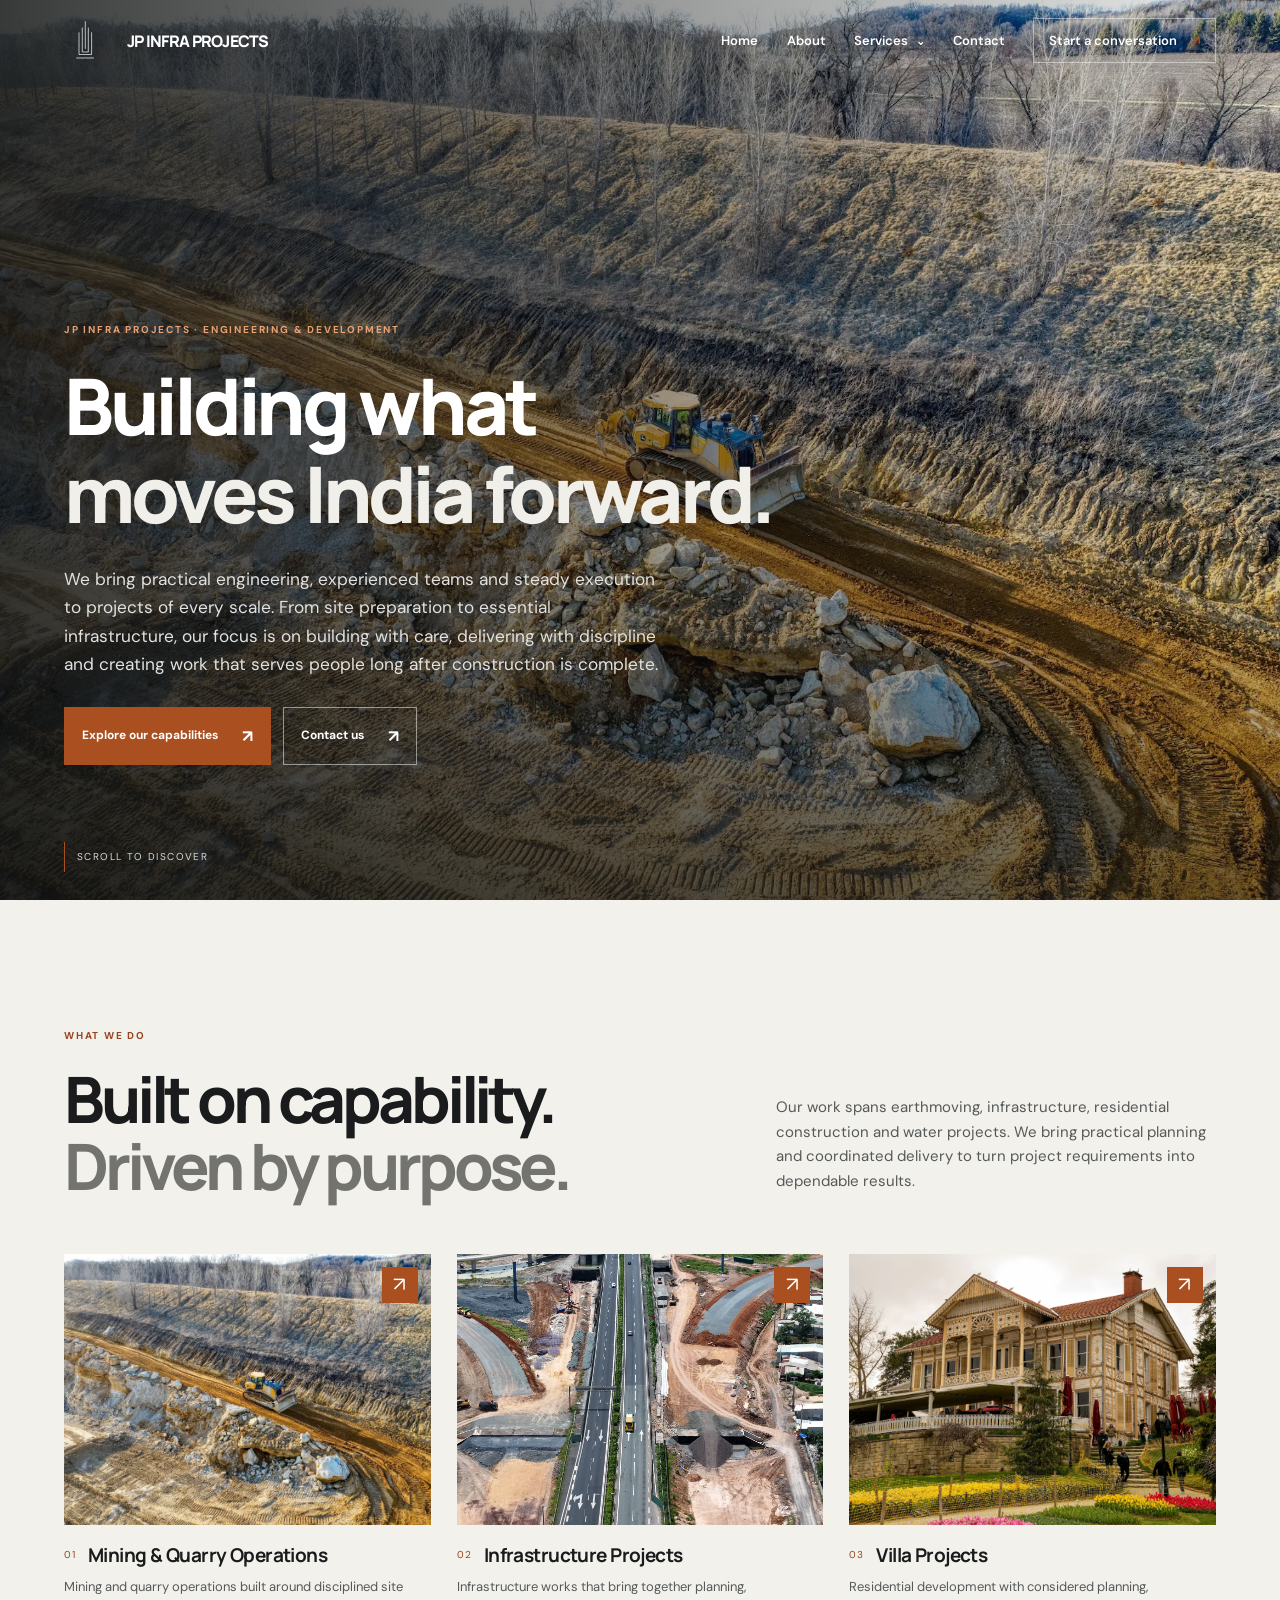
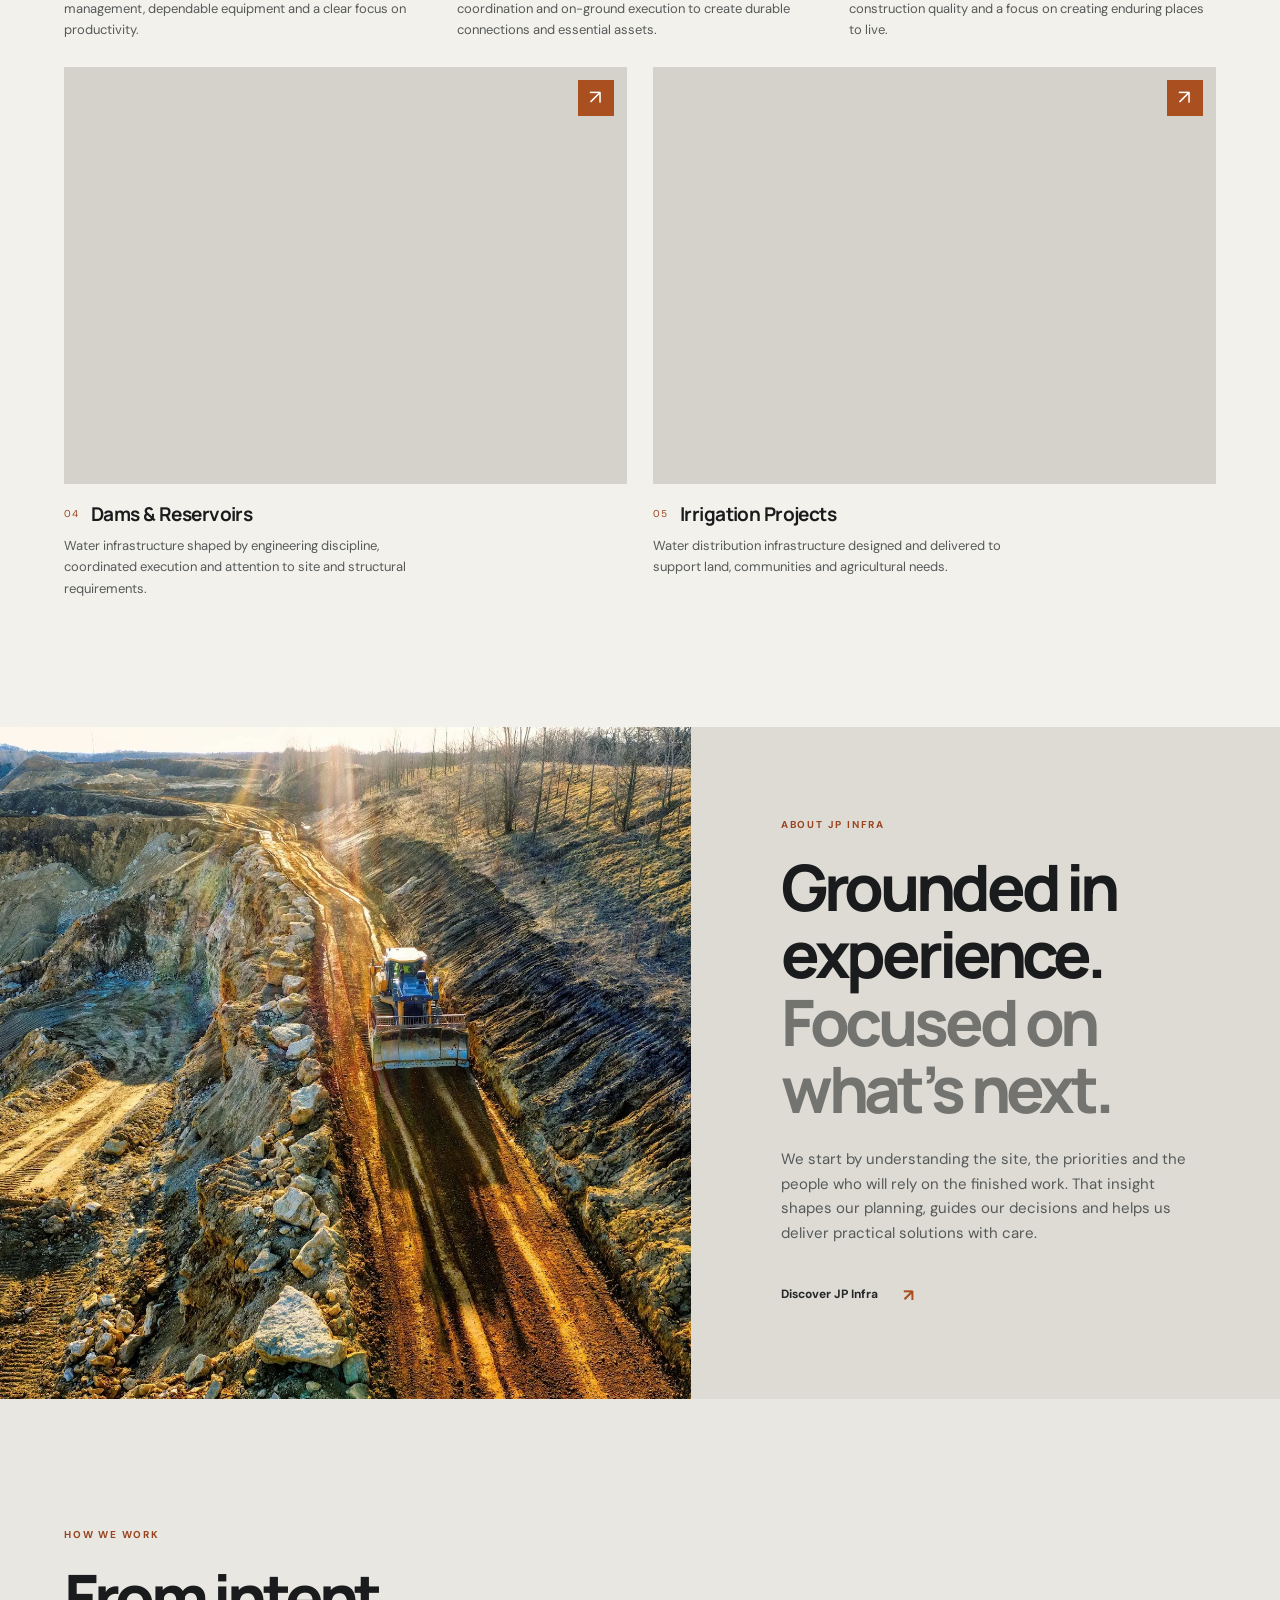
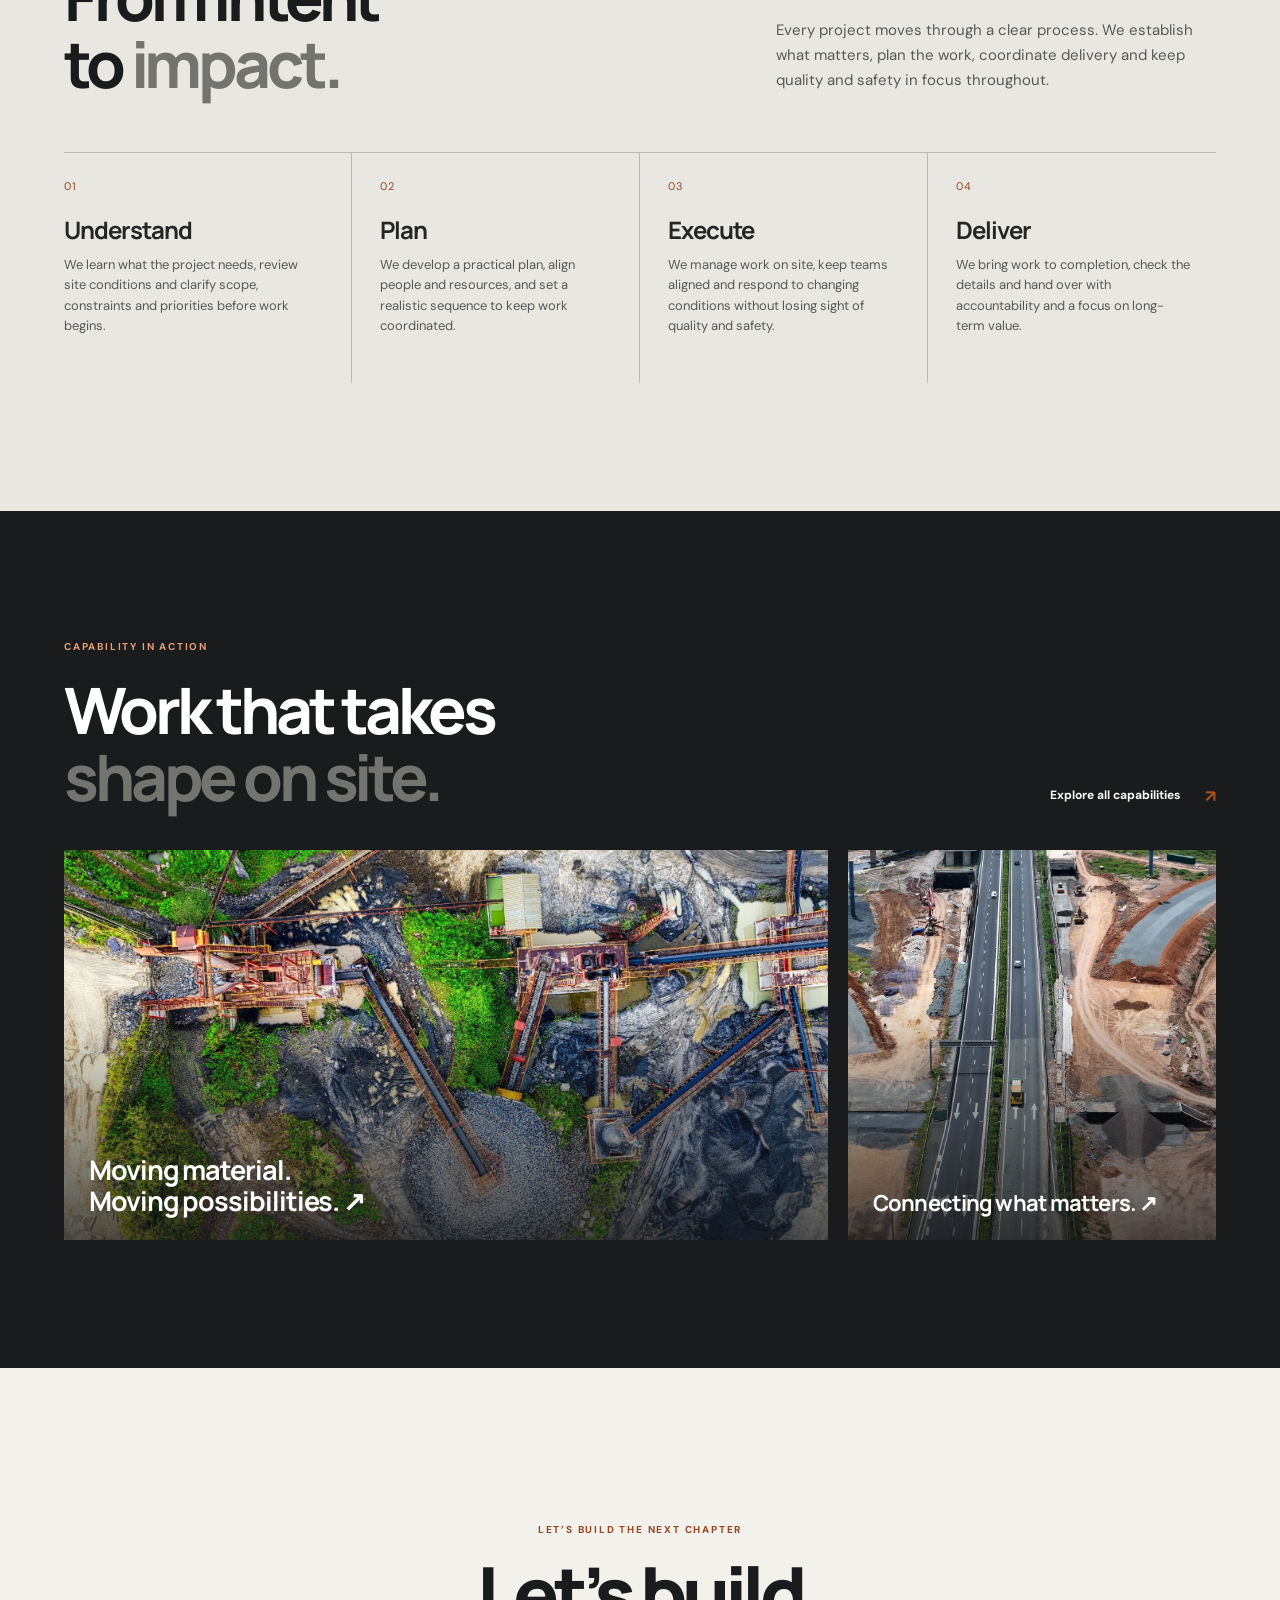
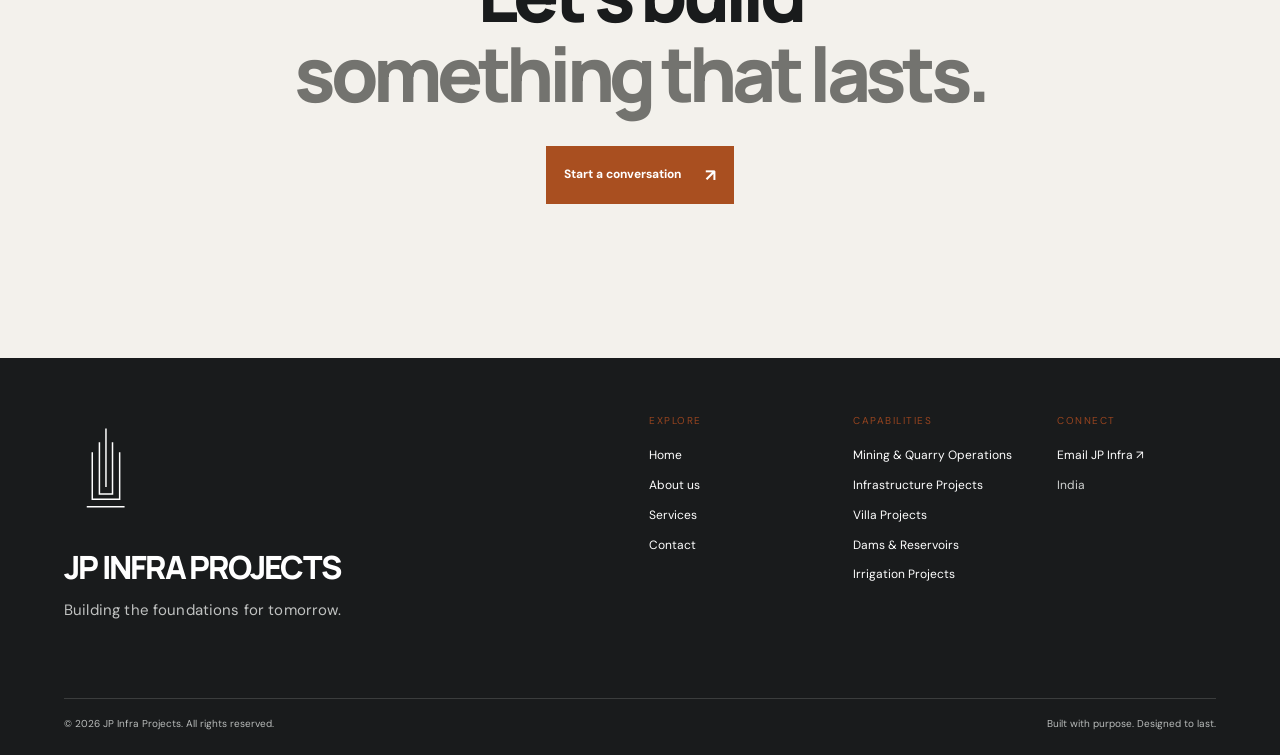
==== commit f718e46e: "Improve page copy and remove decorative hero labels" ====
--- a/index.html
+++ b/index.html
@@ -1,6 +1,6 @@
-<!doctype html><html lang="en"><head><meta charset="utf-8"><meta name="viewport" content="width=device-width, initial-scale=1"><meta name="theme-color" content="#17191a"><meta property="og:type" content="website"><link rel="preconnect" href="https://fonts.googleapis.com"><link rel="preconnect" href="https://fonts.gstatic.com" crossorigin><link href="https://fonts.googleapis.com/css2?family=DM+Sans:wght@400;500;600;700&family=Manrope:wght@400;500;600;700;800&display=swap" rel="stylesheet"><link rel="preload" as="image" href="assets/images/mining-hero.webp" fetchpriority="high"><link rel="stylesheet" href="assets/styles.css"><script defer src="assets/main.js"></script><title>JP Infra Projects | Building What Moves India Forward</title><meta name="description" content="JP Infra Projects delivers infrastructure, engineering, mining, residential development, water and irrigation projects with purpose and precision."><meta property="og:title" content="JP Infra Projects | Building What Moves India Forward"><meta property="og:description" content="JP Infra Projects delivers infrastructure, engineering, mining, residential development, water and irrigation projects with purpose and precision."></head><body><header class="site-header"><a class="brand" href="index.html" aria-label="JP Infra Projects home"><img loading="eager" fetchpriority="high" decoding="async" src="assets/jp-infra-logo.svg" alt="JP Infra Projects logo"><span class="brand-name">JP INFRA PROJECTS</span></a><button class="menu-toggle" aria-expanded="false" aria-label="Open navigation"><span></span><span></span></button><nav class="nav"><a href="index.html">Home</a><a href="about.html">About</a><div class="nav-services"><a href="services.html">Services <span>⌄</span></a><div class="dropdown"><a href="mining.html">Mining & Quarry Operations</a><a href="infrastructure.html">Infrastructure Projects</a><a href="villa.html">Villa Projects</a><a href="dams.html">Dams & Reservoirs</a><a href="irrigation.html">Irrigation Projects</a></div></div><a href="contact.html">Contact</a><a class="nav-cta" href="contact.html">Start a conversation <span>↗</span></a></nav></header><main><section class="hero home-hero"><div class="hero-image" style="background-image:url('assets/images/mining-hero.webp')"></div><div class="hero-shade"></div><div class="hero-content reveal"><span class="eyebrow light">JP INFRA PROJECTS · ENGINEERING & DEVELOPMENT</span><h1>Building what<br><em>moves India forward.</em></h1><p>From ground-level execution to large-scale infrastructure, we bring engineering, expertise and commitment together to build projects that stand the test of time.</p><div class="actions"><a class="btn btn-orange" href="services.html">Explore our capabilities <span>↗</span></a><a class="btn btn-outline" href="contact.html">Contact us <span>↗</span></a></div></div><a class="scroll-cue" href="#capabilities"><span></span> Scroll to discover</a><div class="hero-index">01 / BUILT FOR THE LONG RUN</div></section>
-<section id="capabilities" class="section capabilities"><div class="section-head reveal"><div><span class="eyebrow">WHAT WE DO</span><h2>Built on capability.<br><em>Driven by purpose.</em></h2></div><p>From earthworks and essential infrastructure to thoughtfully planned developments, our capabilities span projects that shape places and possibilities.</p></div><div class="cap-grid"><a class="cap-card reveal" href="mining.html"><div class="cap-image"><img decoding="async" src="assets/images/mining-hero.webp" alt="Mining & Quarry Operations" loading="lazy"><span class="cap-arrow">↗</span></div><div class="cap-meta"><span class="cap-num">01</span><h3>Mining & Quarry Operations</h3></div><p>Mining and quarry operations built around disciplined site management, dependable equipment and a clear focus on productivity.</p></a><a class="cap-card reveal" href="infrastructure.html"><div class="cap-image"><img decoding="async" src="assets/images/infra-project.webp?v=20261120" alt="Infrastructure Projects" loading="lazy"><span class="cap-arrow">↗</span></div><div class="cap-meta"><span class="cap-num">02</span><h3>Infrastructure Projects</h3></div><p>Infrastructure works that bring together planning, coordination and on-ground execution to create durable connections and essential assets.</p></a><a class="cap-card reveal" href="villa.html"><div class="cap-image"><img decoding="async" src="assets/images/villa-project.webp?v=20261120" alt="Villa Projects" loading="lazy"><span class="cap-arrow">↗</span></div><div class="cap-meta"><span class="cap-num">03</span><h3>Villa Projects</h3></div><p>Residential development with considered planning, construction quality and a focus on creating enduring places to live.</p></a><a class="cap-card reveal" href="dams.html"><div class="cap-image"><img decoding="async" src="assets/images/Dams%20%26%20Reservoirs.webp?v=20261120" alt="Dams & Reservoirs" loading="lazy"><span class="cap-arrow">↗</span></div><div class="cap-meta"><span class="cap-num">04</span><h3>Dams & Reservoirs</h3></div><p>Water infrastructure shaped by engineering discipline, coordinated execution and attention to site and structural requirements.</p></a><a class="cap-card reveal" href="irrigation.html"><div class="cap-image"><img decoding="async" src="assets/images/irrigation-project.webp?v=20261120" alt="Irrigation Projects" loading="lazy"><span class="cap-arrow">↗</span></div><div class="cap-meta"><span class="cap-num">05</span><h3>Irrigation Projects</h3></div><p>Water distribution infrastructure designed and delivered to support land, communities and agricultural needs.</p></a></div></section>
-<section class="about-band"><div class="about-photo reveal"><img loading="lazy" decoding="async" src="assets/images/earthmoving-dozer.webp" alt="Earthmoving machinery working on a site"></div><div class="about-copy reveal"><span class="eyebrow">ABOUT JP INFRA</span><h2>Grounded in experience.<br><em>Focused on what’s next.</em></h2><p>Every project starts with understanding the ground beneath it—and the goals ahead. We bring practical expertise, careful planning and hands-on execution to complex work.</p><a class="text-link" href="about.html">Discover JP Infra <span>↗</span></a></div></section>
-<section class="approach section"><div class="section-head reveal"><div><span class="eyebrow">HOW WE WORK</span><h2>From intent<br>to <em>impact.</em></h2></div><p>A clear, considered process keeps our work purposeful—from the first conversation to project delivery.</p></div><div class="steps"><article class="step reveal"><span>01</span><h3>Understand</h3><p>We listen, assess the site and define the project requirements.</p></article><article class="step reveal"><span>02</span><h3>Plan</h3><p>We align scope, resources, timelines and the practical path forward.</p></article><article class="step reveal"><span>03</span><h3>Execute</h3><p>We coordinate people and work with a focus on quality and safety.</p></article><article class="step reveal"><span>04</span><h3>Deliver</h3><p>We complete with accountability and attention to lasting value.</p></article></div></section>
-<section class="work section dark-section"><div class="section-head reveal"><div><span class="eyebrow light">CAPABILITY IN ACTION</span><h2>Work that takes<br><em>shape on site.</em></h2></div><a class="text-link light-link" href="services.html">Explore all capabilities <span>↗</span></a></div><div class="work-grid"><a class="work-large reveal" href="mining.html"><img loading="lazy" decoding="async" src="assets/images/mineral-processing-aerial.webp" alt="Aerial view of quarry processing operations"><span class="work-label">01 / MINING & QUARRY</span><span class="work-title">Moving material.<br>Moving possibilities. ↗</span></a><a class="work-small reveal" href="infrastructure.html"><img loading="lazy" decoding="async" src="assets/images/infra-project.webp?v=20261120" alt="Infrastructure construction"><span class="work-label">02 / INFRASTRUCTURE</span><span class="work-title">Connecting what matters. ↗</span></a></div></section>
-<section class="closing section"><span class="eyebrow reveal">LET’S BUILD THE NEXT CHAPTER</span><h2 class="reveal">Let’s build<br><em>something that lasts.</em></h2><a class="btn btn-orange reveal" href="contact.html">Start a conversation <span>↗</span></a></section></main><footer class="footer"><div class="footer-top"><div><a class="brand footer-brand" href="index.html"><img loading="lazy" decoding="async" src="assets/jp-infra-logo.svg" alt="JP Infra Projects logo"><span class="brand-name">JP INFRA PROJECTS</span></a><p>Building the foundations for tomorrow.</p></div><div class="footer-links"><div><span class="foot-label">Explore</span><a href="index.html">Home</a><a href="about.html">About us</a><a href="services.html">Services</a><a href="contact.html">Contact</a></div><div><span class="foot-label">Capabilities</span><a href="mining.html">Mining & Quarry Operations</a><a href="infrastructure.html">Infrastructure Projects</a><a href="villa.html">Villa Projects</a><a href="dams.html">Dams & Reservoirs</a><a href="irrigation.html">Irrigation Projects</a></div><div><span class="foot-label">Connect</span><a href="mailto:info@jpinfra.in">Email JP Infra ↗</a><span>India</span></div></div></div><div class="footer-bottom"><span>© <span id="year"></span> JP Infra Projects. All rights reserved.</span><span>Built with purpose. Designed to last.</span></div></footer></body></html>+<!doctype html><html lang="en"><head><meta charset="utf-8"><meta name="viewport" content="width=device-width, initial-scale=1"><meta name="theme-color" content="#17191a"><meta property="og:type" content="website"><link rel="preconnect" href="https://fonts.googleapis.com"><link rel="preconnect" href="https://fonts.gstatic.com" crossorigin><link href="https://fonts.googleapis.com/css2?family=DM+Sans:wght@400;500;600;700&family=Manrope:wght@400;500;600;700;800&display=swap" rel="stylesheet"><link rel="preload" as="image" href="assets/images/mining-hero.webp" fetchpriority="high"><link rel="stylesheet" href="assets/styles.css"><script defer src="assets/main.js"></script><title>JP Infra Projects | Building What Moves India Forward</title><meta name="description" content="JP Infra Projects delivers infrastructure, engineering, mining, residential development, water and irrigation projects with purpose and precision."><meta property="og:title" content="JP Infra Projects | Building What Moves India Forward"><meta property="og:description" content="JP Infra Projects delivers infrastructure, engineering, mining, residential development, water and irrigation projects with purpose and precision."></head><body><header class="site-header"><a class="brand" href="index.html" aria-label="JP Infra Projects home"><img loading="eager" fetchpriority="high" decoding="async" src="assets/jp-infra-logo.svg" alt="JP Infra Projects logo"><span class="brand-name">JP INFRA PROJECTS</span></a><button class="menu-toggle" aria-expanded="false" aria-label="Open navigation"><span></span><span></span></button><nav class="nav"><a href="index.html">Home</a><a href="about.html">About</a><div class="nav-services"><a href="services.html">Services <span>⌄</span></a><div class="dropdown"><a href="mining.html">Mining & Quarry Operations</a><a href="infrastructure.html">Infrastructure Projects</a><a href="villa.html">Villa Projects</a><a href="dams.html">Dams & Reservoirs</a><a href="irrigation.html">Irrigation Projects</a></div></div><a href="contact.html">Contact</a><a class="nav-cta" href="contact.html">Start a conversation <span>↗</span></a></nav></header><main><section class="hero home-hero"><div class="hero-image" style="background-image:url('assets/images/mining-hero.webp')"></div><div class="hero-shade"></div><div class="hero-content reveal"><span class="eyebrow light">JP INFRA PROJECTS · ENGINEERING & DEVELOPMENT</span><h1>Building what<br><em>moves India forward.</em></h1><p>We bring practical engineering, experienced teams and steady execution to projects of every scale. From site preparation to essential infrastructure, our focus is on building with care, delivering with discipline and creating work that serves people long after construction is complete.</p><div class="actions"><a class="btn btn-orange" href="services.html">Explore our capabilities <span>↗</span></a><a class="btn btn-outline" href="contact.html">Contact us <span>↗</span></a></div></div><a class="scroll-cue" href="#capabilities"><span></span> Scroll to discover</a></section>
+<section id="capabilities" class="section capabilities"><div class="section-head reveal"><div><span class="eyebrow">What we do</span><h2>Built on capability.<br><em>Driven by purpose.</em></h2></div><p>Our work spans earthmoving, infrastructure, residential construction and water projects. We bring practical planning and coordinated delivery to turn project requirements into dependable results.</p></div><div class="cap-grid"><a class="cap-card reveal" href="mining.html"><div class="cap-image"><img decoding="async" src="assets/images/mining-hero.webp" alt="Mining & Quarry Operations" loading="lazy"><span class="cap-arrow">↗</span></div><div class="cap-meta"><span class="cap-num">01</span><h3>Mining & Quarry Operations</h3></div><p>Mining and quarry operations built around disciplined site management, dependable equipment and a clear focus on productivity.</p></a><a class="cap-card reveal" href="infrastructure.html"><div class="cap-image"><img decoding="async" src="assets/images/infra-project.webp?v=20261120" alt="Infrastructure Projects" loading="lazy"><span class="cap-arrow">↗</span></div><div class="cap-meta"><span class="cap-num">02</span><h3>Infrastructure Projects</h3></div><p>Infrastructure works that bring together planning, coordination and on-ground execution to create durable connections and essential assets.</p></a><a class="cap-card reveal" href="villa.html"><div class="cap-image"><img decoding="async" src="assets/images/villa-project.webp?v=20261120" alt="Villa Projects" loading="lazy"><span class="cap-arrow">↗</span></div><div class="cap-meta"><span class="cap-num">03</span><h3>Villa Projects</h3></div><p>Residential development with considered planning, construction quality and a focus on creating enduring places to live.</p></a><a class="cap-card reveal" href="dams.html"><div class="cap-image"><img decoding="async" src="assets/images/Dams%20%26%20Reservoirs.webp?v=20261120" alt="Dams & Reservoirs" loading="lazy"><span class="cap-arrow">↗</span></div><div class="cap-meta"><span class="cap-num">04</span><h3>Dams & Reservoirs</h3></div><p>Water infrastructure shaped by engineering discipline, coordinated execution and attention to site and structural requirements.</p></a><a class="cap-card reveal" href="irrigation.html"><div class="cap-image"><img decoding="async" src="assets/images/irrigation-project.webp?v=20261120" alt="Irrigation Projects" loading="lazy"><span class="cap-arrow">↗</span></div><div class="cap-meta"><span class="cap-num">05</span><h3>Irrigation Projects</h3></div><p>Water distribution infrastructure designed and delivered to support land, communities and agricultural needs.</p></a></div></section>
+<section class="about-band"><div class="about-photo reveal"><img loading="lazy" decoding="async" src="assets/images/earthmoving-dozer.webp" alt="Earthmoving machinery working on a site"></div><div class="about-copy reveal"><span class="eyebrow">About JP Infra</span><h2>Grounded in experience.<br><em>Focused on what’s next.</em></h2><p>We start by understanding the site, the priorities and the people who will rely on the finished work. That insight shapes our planning, guides our decisions and helps us deliver practical solutions with care.</p><a class="text-link" href="about.html">Discover JP Infra <span>↗</span></a></div></section>
+<section class="approach section"><div class="section-head reveal"><div><span class="eyebrow">How we work</span><h2>From intent<br>to <em>impact.</em></h2></div><p>Every project moves through a clear process. We establish what matters, plan the work, coordinate delivery and keep quality and safety in focus throughout.</p></div><div class="steps"><article class="step reveal"><span>01</span><h3>Understand</h3><p>We learn what the project needs, review site conditions and clarify scope, constraints and priorities before work begins.</p></article><article class="step reveal"><span>02</span><h3>Plan</h3><p>We develop a practical plan, align people and resources, and set a realistic sequence to keep work coordinated.</p></article><article class="step reveal"><span>03</span><h3>Execute</h3><p>We manage work on site, keep teams aligned and respond to changing conditions without losing sight of quality and safety.</p></article><article class="step reveal"><span>04</span><h3>Deliver</h3><p>We bring work to completion, check the details and hand over with accountability and a focus on long-term value.</p></article></div></section>
+<section class="work section dark-section"><div class="section-head reveal"><div><span class="eyebrow light">Capability in action</span><h2>Work that takes<br><em>shape on site.</em></h2></div><a class="text-link light-link" href="services.html">Explore all capabilities <span>↗</span></a></div><div class="work-grid"><a class="work-large reveal" href="mining.html"><img loading="lazy" decoding="async" src="assets/images/mineral-processing-aerial.webp" alt="Aerial view of quarry processing operations"><span class="work-title">Moving material.<br>Moving possibilities. ↗</span></a><a class="work-small reveal" href="infrastructure.html"><img loading="lazy" decoding="async" src="assets/images/infra-project.webp?v=20261120" alt="Infrastructure construction"><span class="work-title">Connecting what matters. ↗</span></a></div></section>
+<section class="closing section"><span class="eyebrow reveal">Let’s build the next chapter</span><h2 class="reveal">Let’s build<br><em>something that lasts.</em></h2><a class="btn btn-orange reveal" href="contact.html">Start a conversation <span>↗</span></a></section></main><footer class="footer"><div class="footer-top"><div><a class="brand footer-brand" href="index.html"><img loading="lazy" decoding="async" src="assets/jp-infra-logo.svg" alt="JP Infra Projects logo"><span class="brand-name">JP INFRA PROJECTS</span></a><p>Building the foundations for tomorrow.</p></div><div class="footer-links"><div><span class="foot-label">Explore</span><a href="index.html">Home</a><a href="about.html">About us</a><a href="services.html">Services</a><a href="contact.html">Contact</a></div><div><span class="foot-label">Capabilities</span><a href="mining.html">Mining & Quarry Operations</a><a href="infrastructure.html">Infrastructure Projects</a><a href="villa.html">Villa Projects</a><a href="dams.html">Dams & Reservoirs</a><a href="irrigation.html">Irrigation Projects</a></div><div><span class="foot-label">Connect</span><a href="mailto:info@jpinfra.in">Email JP Infra ↗</a><span>India</span></div></div></div><div class="footer-bottom"><span>© <span id="year"></span> JP Infra Projects. All rights reserved.</span><span>Built with purpose. Designed to last.</span></div></footer></body></html>
--- a/assets/styles.css
+++ b/assets/styles.css
@@ -97,3 +97,68 @@
 /* Performance: avoid large hero background zoom on small screens */
 @media(max-width:680px){.hero-image,.page-hero-img,.service-hero-img{animation:none;transform:none}}
 @media(prefers-reduced-motion:reduce){.hero-image,.page-hero-img,.service-hero-img{animation:none;transform:none}}
+
+/* Homepage performance: keep the hero static to reduce paint work */
+.home-hero .hero-image{animation:none;transform:none}
+
+/* Services hero: protect the header area and keep headline aligned */
+.services-hero .page-hero-copy{padding-top:clamp(110px,14vh,170px);margin-bottom:clamp(55px,8vh,100px);max-width:820px}
+.services-hero .page-hero-copy h1{max-width:780px;font-size:clamp(42px,6.8vw,92px);line-height:1.02}
+@media(max-width:680px){.services-hero .page-hero-copy{padding-top:100px;margin-bottom:11vh}.services-hero .page-hero-copy h1{font-size:clamp(39px,11.5vw,64px)}}
+
+/* Homepage hero: reserve space for the fixed header and keep content clear */
+.home-hero{align-items:center!important}
+.home-hero .hero-content{margin-top:calc(82px + 4vh)!important;margin-bottom:7vh!important;max-width:900px!important;width:min(900px,calc(100% - 2*var(--pad)))!important}
+.home-hero .hero-content .eyebrow{margin-bottom:clamp(18px,3vh,30px)!important;line-height:1.5!important}
+.home-hero .hero-content h1{max-width:900px!important;font-size:clamp(48px,7.2vw,98px)!important;line-height:1.02!important;margin-bottom:clamp(20px,3vh,30px)!important}
+.home-hero .hero-content p{max-width:620px!important;line-height:1.6!important}
+@media(max-width:680px){.home-hero{align-items:flex-end!important}.home-hero .hero-content{margin-top:calc(74px + 4vh)!important;margin-bottom:13vh!important}.home-hero .hero-content h1{font-size:clamp(40px,11.5vw,66px)!important;line-height:1.03!important}.home-hero .hero-content .eyebrow{font-size:9px;letter-spacing:.13em}}
+
+/* Global readability and colour-contrast pass */
+:root{--muted:#626565;--orange:#a94f20}
+body{color:#191b1c}
+.section-head p,.cap-card>p,.about-copy p,.story-body p,.service-intro-text p,.service-row-content p,.step p,.value p,.contact-left p{color:#5e6161!important}
+.eyebrow,.cap-num,.capability span,.foot-label{color:#a94f20!important}
+.dark-section .eyebrow,.eyebrow.light{color:#e8a06f!important}
+.footer-links>div{color:#d0d2d1!important}
+.footer-top>div:first-child p{color:#c0c2c1!important}
+.footer-bottom{color:#b9bcbb!important}
+.dropdown a{color:#292b2b}
+.btn-orange{background:#a94f20!important;color:#fff!important}
+.btn-orange:hover{background:#873d18!important}
+.text-link span,.nav-cta span{color:#a94f20!important}
+.dark-section .light-link,.footer a{color:#fff}
+.footer a:hover{color:#e8a06f!important}
+
+/* Readability correction: pale secondary headline text and muted copy were too low-contrast */
+.hero h1 em,.page-hero h1 em,.service-hero h1 em,.section h2 em,.closing h2 em,.about-copy h2 em,.split-feature-copy h2 em,.story-intro h2 em,.service-intro-title h2 em,.contact-left h2 em{color:#73736f!important}
+.section-head p,.cap-card>p,.about-copy p,.story-body p,.service-intro-text p,.service-row-content p,.step p,.value p,.split-feature-copy p,.contact-left p{color:#555a59!important}
+.capability h3,.step h3,.value h3,.service-row-content h3{color:#242626!important}
+.eyebrow,.cap-num,.capability span,.step>span,.value>span,.foot-label{color:#97441f!important}
+.eyebrow.light,.dark-section .eyebrow,.split-feature-copy .eyebrow.light{color:#e7a174!important}
+.mini-process span,.text-link,.contact-item a,.contact-item p{color:#252727!important}
+.dark-section .text-link,.split-feature-copy .text-link,.footer .text-link{color:#fff!important}
+
+/* Homepage hero final alignment correction: keep headline comfortably inside viewport */
+.home-hero .hero-content{width:min(780px,calc(100% - 2*var(--pad)))!important;max-width:780px!important;margin-top:calc(82px + 3vh)!important;margin-bottom:8vh!important}
+.home-hero .hero-content h1{font-size:clamp(48px,6.2vw,84px)!important;line-height:1.04!important;letter-spacing:-.055em!important;max-width:780px!important;text-wrap:balance}
+.home-hero .hero-content p{max-width:600px!important;font-size:clamp(15px,1.35vw,18px)!important;line-height:1.55!important}
+@media(max-width:900px){.home-hero .hero-content{max-width:720px!important;width:calc(100% - 2*var(--pad))!important}.home-hero .hero-content h1{font-size:clamp(44px,7vw,68px)!important;max-width:720px!important}}
+@media(max-width:680px){.home-hero .hero-content{margin-top:calc(74px + 3vh)!important;margin-bottom:12vh!important;max-width:none!important;width:calc(100% - 2*var(--pad))!important}.home-hero .hero-content h1{font-size:clamp(40px,10.8vw,62px)!important;line-height:1.05!important;letter-spacing:-.045em!important}.home-hero .hero-content p{font-size:15px!important;line-height:1.55!important}}
+
+/* Hero/header overlap fix: create a real top safe zone on every hero */
+.hero-content,.page-hero-copy,.service-hero-copy{margin-top:calc(82px + 4vh)!important;margin-bottom:10vh!important;}
+.hero h1,.page-hero h1,.service-hero h1{font-size:clamp(42px,6.5vw,88px)!important;line-height:1.04!important;letter-spacing:-.055em!important}
+@media(max-width:680px){.hero-content,.page-hero-copy,.service-hero-copy{margin-top:calc(74px + 5vh)!important;margin-bottom:12vh!important}.hero h1,.page-hero h1,.service-hero h1{font-size:clamp(38px,10.5vw,60px)!important;line-height:1.05!important;letter-spacing:-.045em!important}}
+
+
+/* Homepage hero final spacing: prevent headline lines and copy from colliding */
+.home-hero{align-items:flex-end!important}
+.home-hero .hero-content{position:relative!important;display:block!important;margin:0 var(--pad) clamp(125px,15vh,175px)!important;padding-top:125px!important;width:min(760px,calc(100% - 2*var(--pad)))!important;max-width:760px!important}
+.home-hero .hero-content .eyebrow{display:block!important;margin:0 0 24px!important;line-height:1.6!important;position:relative!important}
+.home-hero .hero-content h1{display:block!important;position:relative!important;margin:0 0 28px!important;max-width:760px!important;font-size:clamp(44px,6.1vw,82px)!important;line-height:1.12!important;letter-spacing:-.055em!important;text-wrap:pretty!important}
+.home-hero .hero-content h1 em{display:inline!important;position:static!important;color:#f1efea!important}
+.home-hero .hero-content p{display:block!important;position:relative!important;margin:0 0 28px!important;max-width:600px!important;line-height:1.65!important}
+.home-hero .actions{position:relative!important;display:flex!important;gap:12px!important;flex-wrap:wrap!important}
+@media(max-width:900px){.home-hero .hero-content{width:calc(100% - 2*var(--pad))!important;max-width:680px!important;margin-bottom:clamp(115px,14vh,150px)!important}.home-hero .hero-content h1{font-size:clamp(42px,7vw,68px)!important;line-height:1.1!important}}
+@media(max-width:680px){.home-hero .hero-content{padding-top:110px!important;margin-bottom:clamp(145px,18vh,185px)!important;width:calc(100% - 2*var(--pad))!important}.home-hero .hero-content .eyebrow{font-size:9px!important;margin-bottom:18px!important}.home-hero .hero-content h1{font-size:clamp(38px,10.5vw,58px)!important;line-height:1.12!important;margin-bottom:22px!important}.home-hero .hero-content p{font-size:15px!important;line-height:1.6!important;margin-bottom:24px!important}}
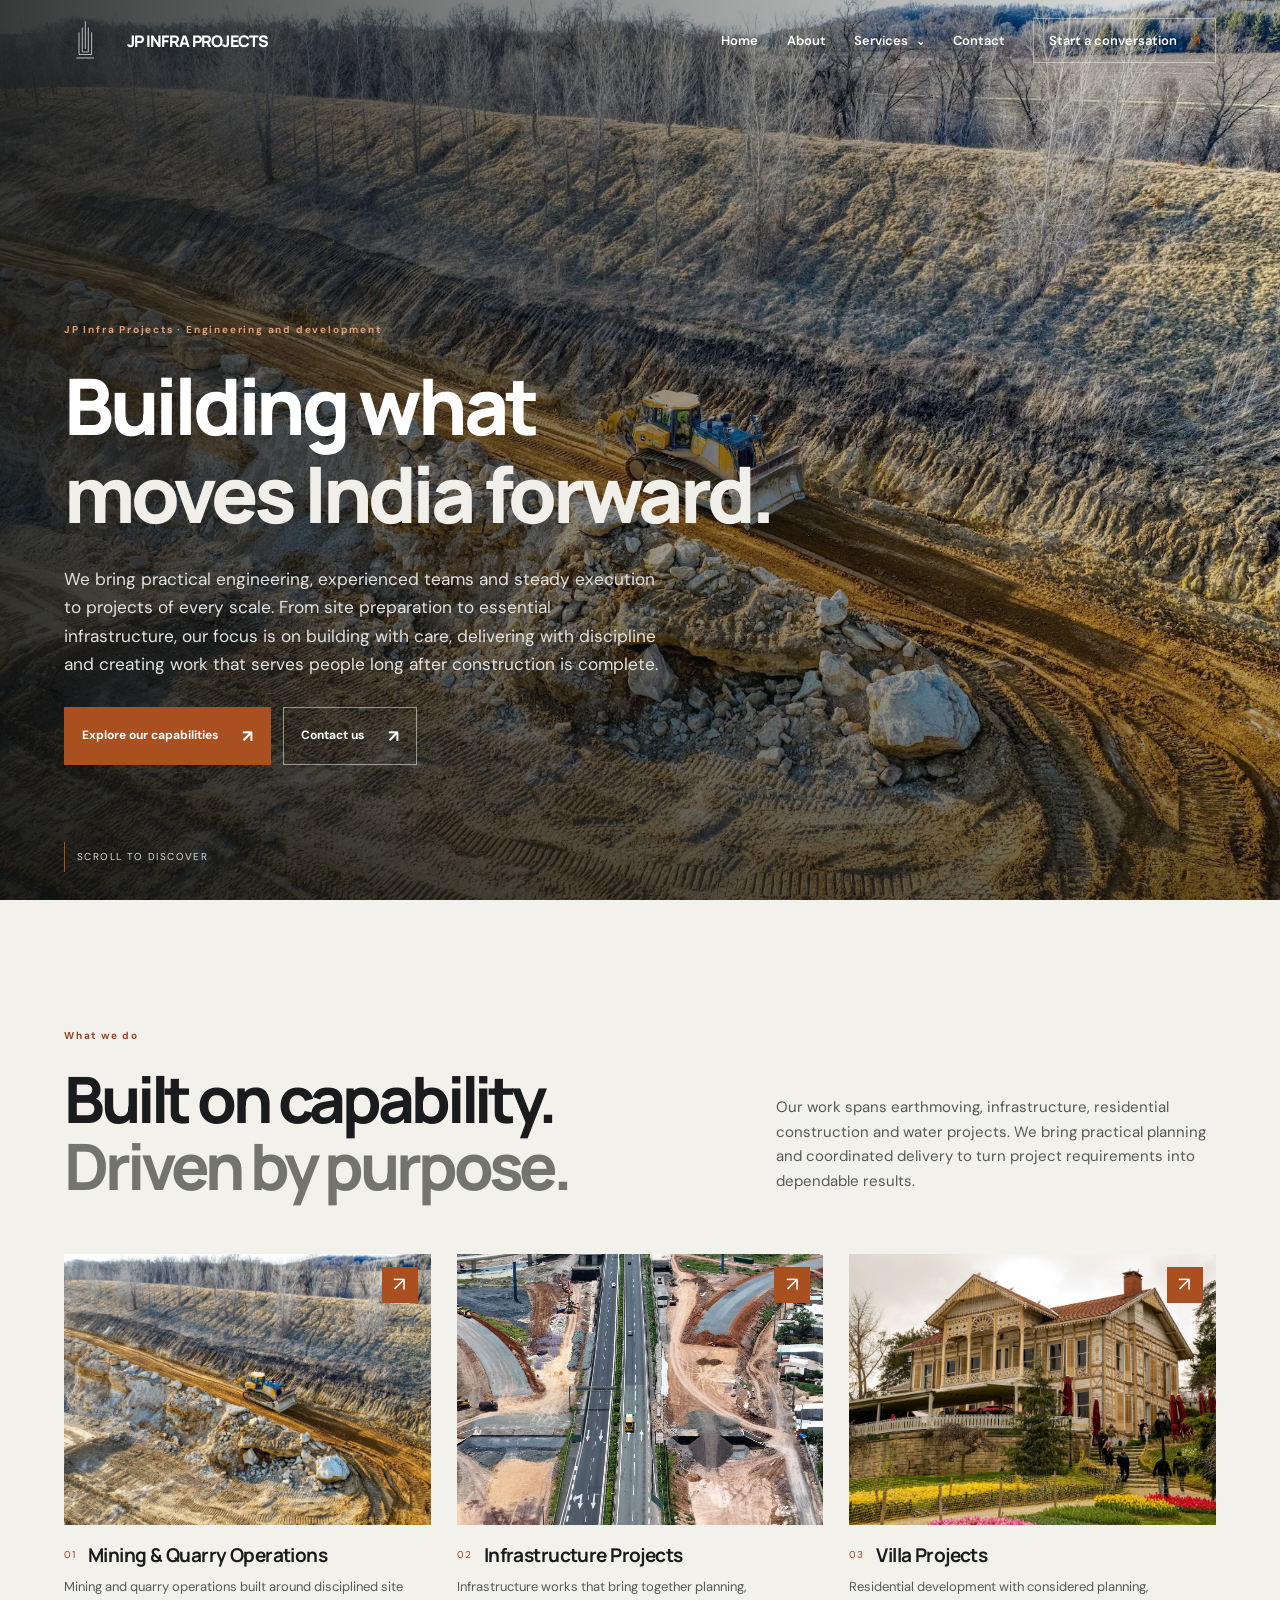
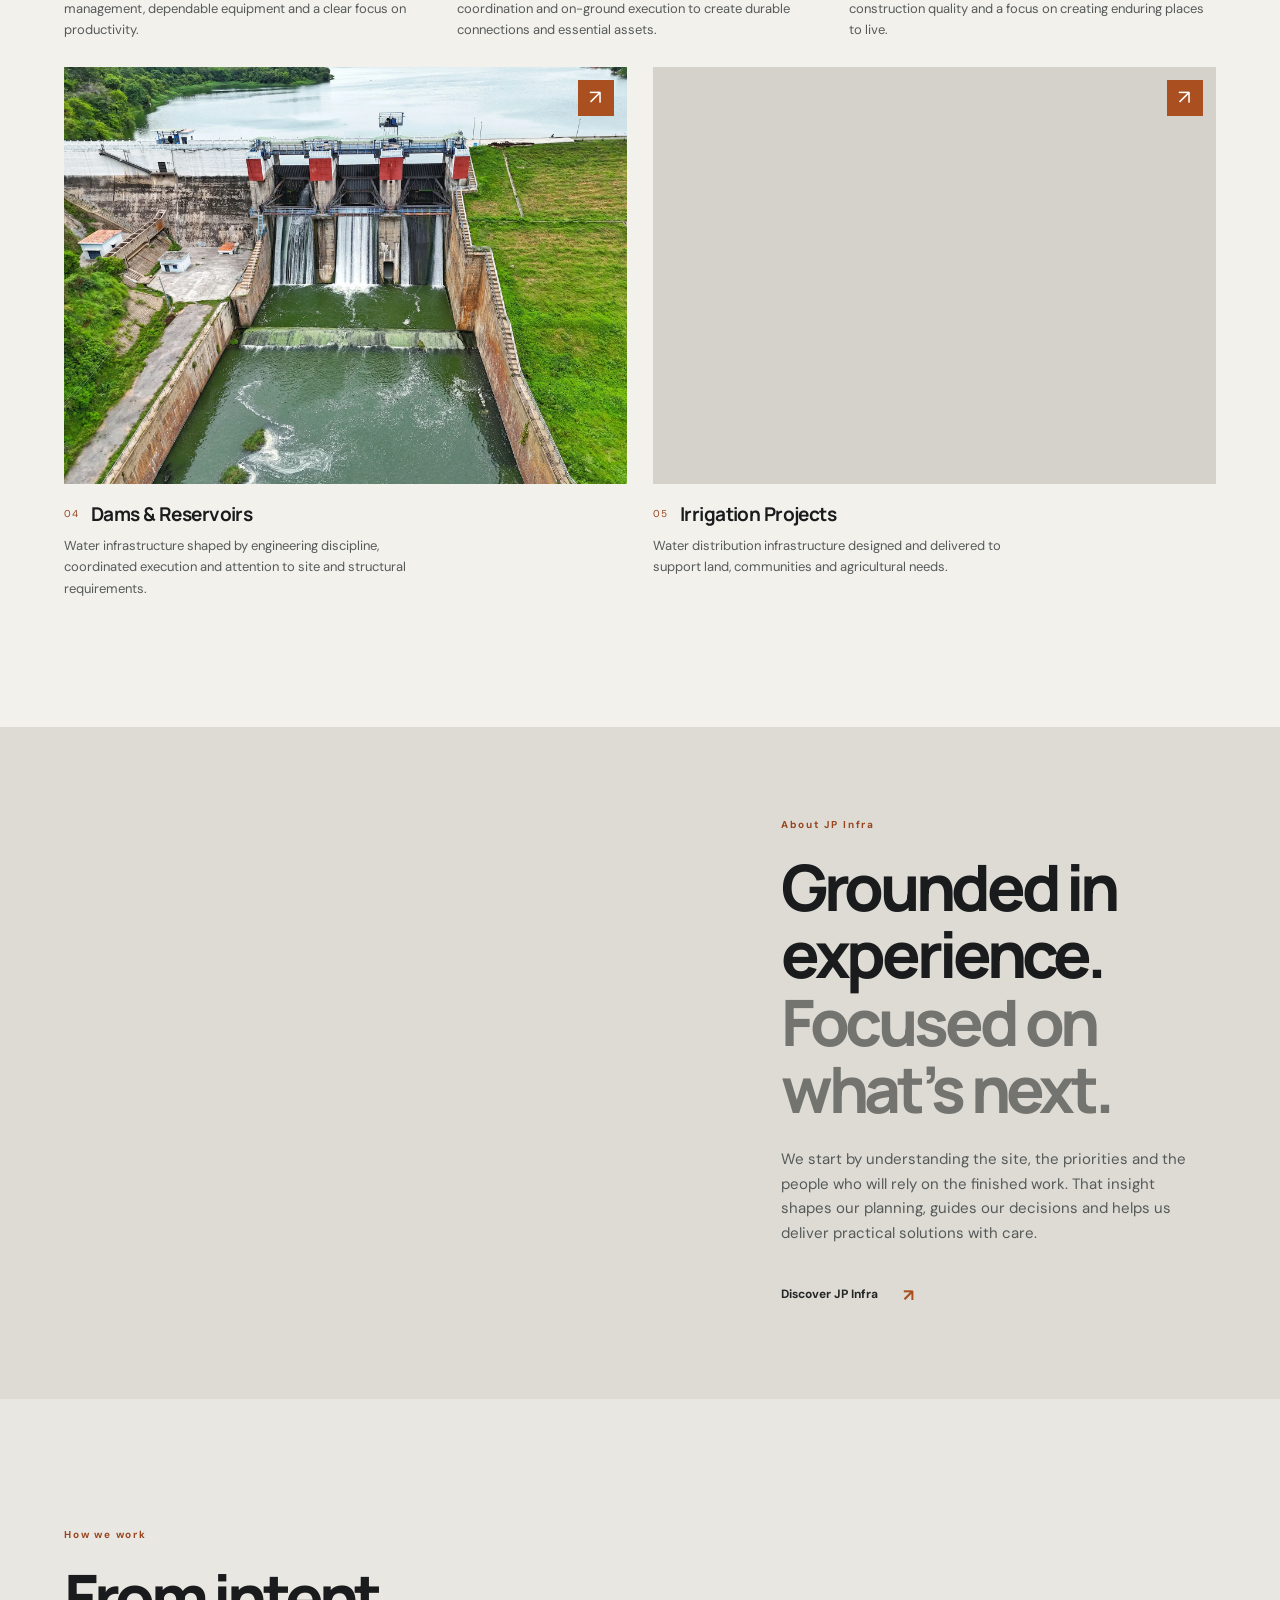
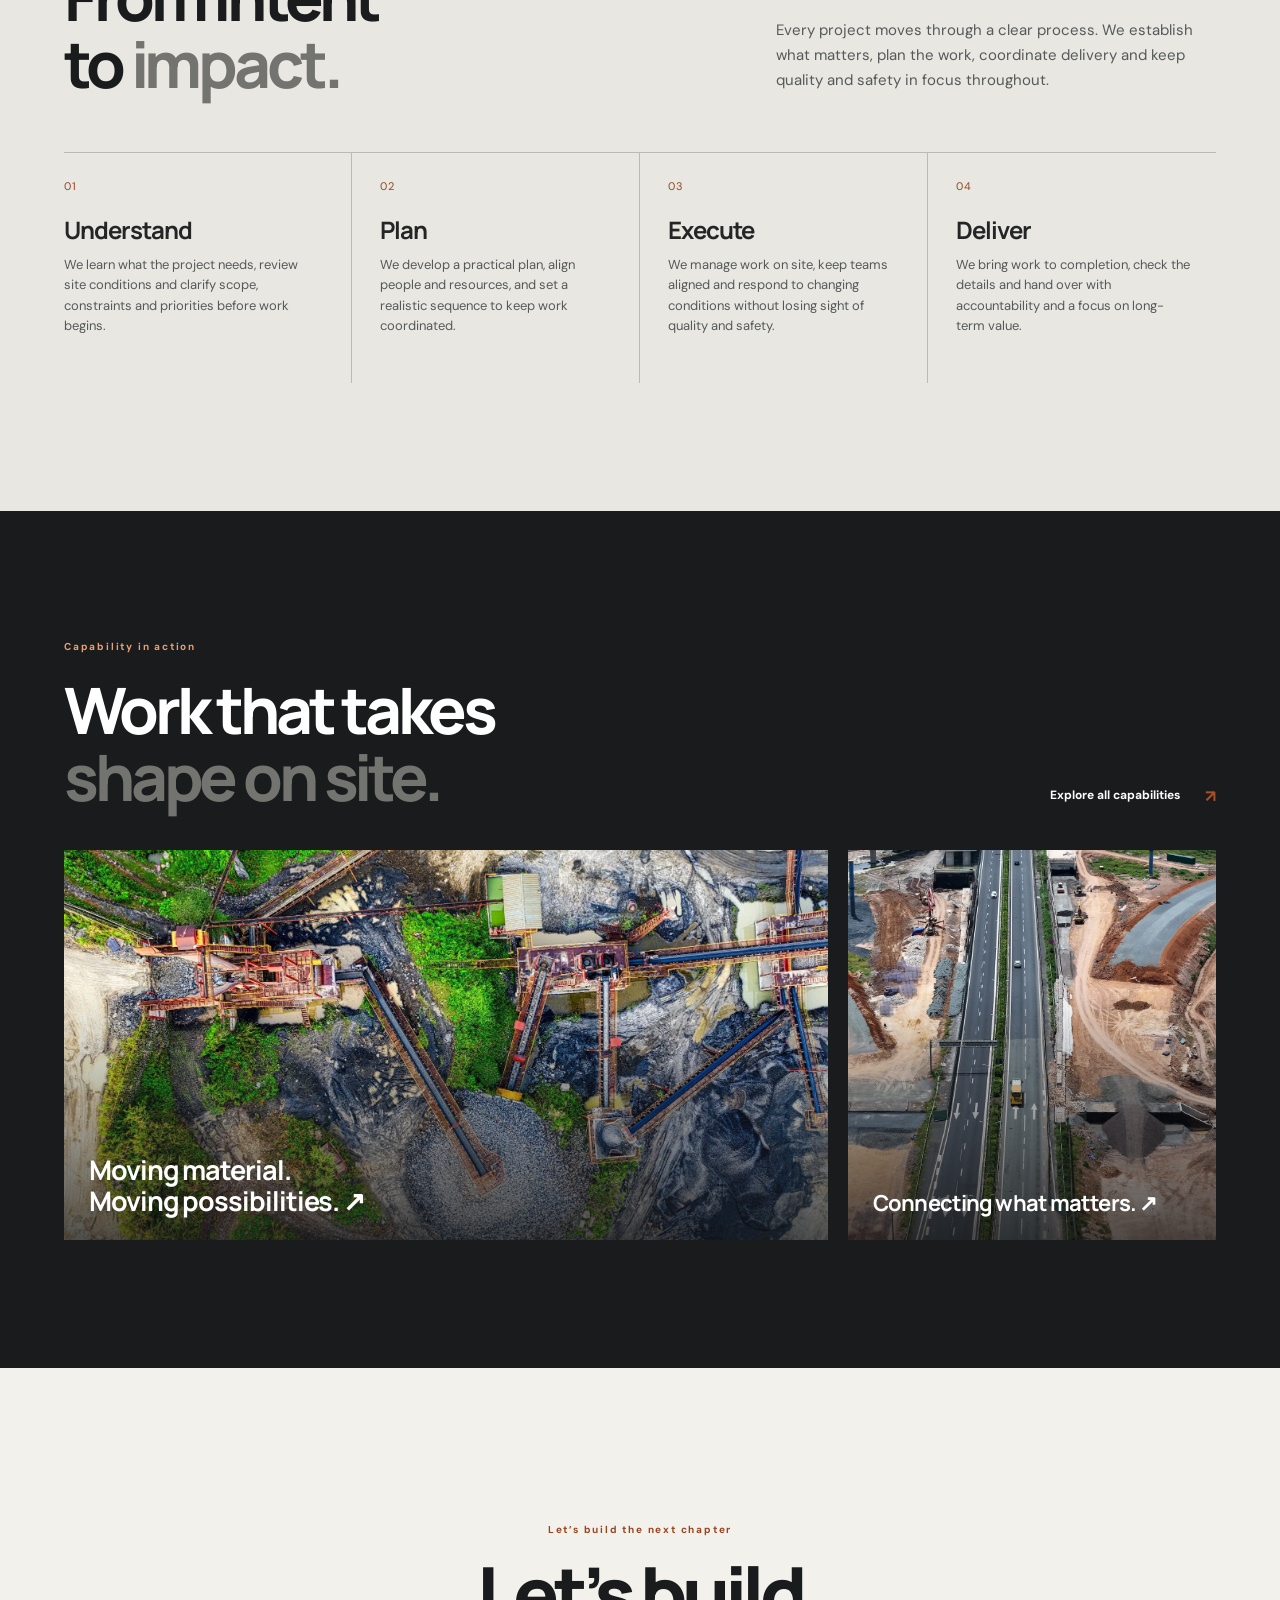
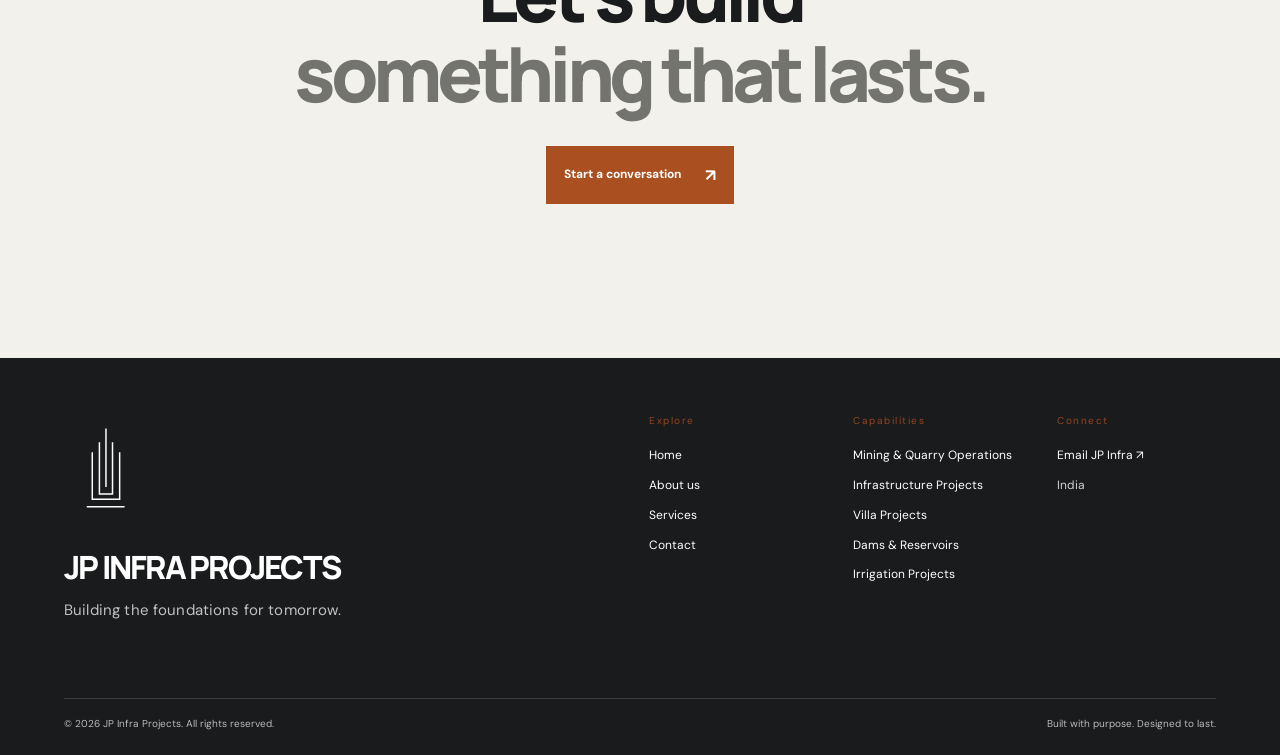
==== commit 5c540702: "Polish sentence case and remove numbered decorative labels" ====
--- a/index.html
+++ b/index.html
@@ -1,4 +1,4 @@
-<!doctype html><html lang="en"><head><meta charset="utf-8"><meta name="viewport" content="width=device-width, initial-scale=1"><meta name="theme-color" content="#17191a"><meta property="og:type" content="website"><link rel="preconnect" href="https://fonts.googleapis.com"><link rel="preconnect" href="https://fonts.gstatic.com" crossorigin><link href="https://fonts.googleapis.com/css2?family=DM+Sans:wght@400;500;600;700&family=Manrope:wght@400;500;600;700;800&display=swap" rel="stylesheet"><link rel="preload" as="image" href="assets/images/mining-hero.webp" fetchpriority="high"><link rel="stylesheet" href="assets/styles.css"><script defer src="assets/main.js"></script><title>JP Infra Projects | Building What Moves India Forward</title><meta name="description" content="JP Infra Projects delivers infrastructure, engineering, mining, residential development, water and irrigation projects with purpose and precision."><meta property="og:title" content="JP Infra Projects | Building What Moves India Forward"><meta property="og:description" content="JP Infra Projects delivers infrastructure, engineering, mining, residential development, water and irrigation projects with purpose and precision."></head><body><header class="site-header"><a class="brand" href="index.html" aria-label="JP Infra Projects home"><img loading="eager" fetchpriority="high" decoding="async" src="assets/jp-infra-logo.svg" alt="JP Infra Projects logo"><span class="brand-name">JP INFRA PROJECTS</span></a><button class="menu-toggle" aria-expanded="false" aria-label="Open navigation"><span></span><span></span></button><nav class="nav"><a href="index.html">Home</a><a href="about.html">About</a><div class="nav-services"><a href="services.html">Services <span>⌄</span></a><div class="dropdown"><a href="mining.html">Mining & Quarry Operations</a><a href="infrastructure.html">Infrastructure Projects</a><a href="villa.html">Villa Projects</a><a href="dams.html">Dams & Reservoirs</a><a href="irrigation.html">Irrigation Projects</a></div></div><a href="contact.html">Contact</a><a class="nav-cta" href="contact.html">Start a conversation <span>↗</span></a></nav></header><main><section class="hero home-hero"><div class="hero-image" style="background-image:url('assets/images/mining-hero.webp')"></div><div class="hero-shade"></div><div class="hero-content reveal"><span class="eyebrow light">JP INFRA PROJECTS · ENGINEERING & DEVELOPMENT</span><h1>Building what<br><em>moves India forward.</em></h1><p>We bring practical engineering, experienced teams and steady execution to projects of every scale. From site preparation to essential infrastructure, our focus is on building with care, delivering with discipline and creating work that serves people long after construction is complete.</p><div class="actions"><a class="btn btn-orange" href="services.html">Explore our capabilities <span>↗</span></a><a class="btn btn-outline" href="contact.html">Contact us <span>↗</span></a></div></div><a class="scroll-cue" href="#capabilities"><span></span> Scroll to discover</a></section>
+<!doctype html><html lang="en"><head><meta charset="utf-8"><meta name="viewport" content="width=device-width, initial-scale=1"><meta name="theme-color" content="#17191a"><meta property="og:type" content="website"><link rel="preconnect" href="https://fonts.googleapis.com"><link rel="preconnect" href="https://fonts.gstatic.com" crossorigin><link href="https://fonts.googleapis.com/css2?family=DM+Sans:wght@400;500;600;700&family=Manrope:wght@400;500;600;700;800&display=swap" rel="stylesheet"><link rel="preload" as="image" href="assets/images/mining-hero.webp" fetchpriority="high"><link rel="stylesheet" href="assets/styles.css"><script defer src="assets/main.js"></script><title>JP Infra Projects | Building What Moves India Forward</title><meta name="description" content="JP Infra Projects delivers infrastructure, engineering, mining, residential development, water and irrigation projects with purpose and precision."><meta property="og:title" content="JP Infra Projects | Building What Moves India Forward"><meta property="og:description" content="JP Infra Projects delivers infrastructure, engineering, mining, residential development, water and irrigation projects with purpose and precision."></head><body><header class="site-header"><a class="brand" href="index.html" aria-label="JP Infra Projects home"><img loading="eager" fetchpriority="high" decoding="async" src="assets/jp-infra-logo.svg" alt="JP Infra Projects logo"><span class="brand-name">JP INFRA PROJECTS</span></a><button class="menu-toggle" aria-expanded="false" aria-label="Open navigation"><span></span><span></span></button><nav class="nav"><a href="index.html">Home</a><a href="about.html">About</a><div class="nav-services"><a href="services.html">Services <span>⌄</span></a><div class="dropdown"><a href="mining.html">Mining & Quarry Operations</a><a href="infrastructure.html">Infrastructure Projects</a><a href="villa.html">Villa Projects</a><a href="dams.html">Dams & Reservoirs</a><a href="irrigation.html">Irrigation Projects</a></div></div><a href="contact.html">Contact</a><a class="nav-cta" href="contact.html">Start a conversation <span>↗</span></a></nav></header><main><section class="hero home-hero"><div class="hero-image" style="background-image:url('assets/images/mining-hero.webp')"></div><div class="hero-shade"></div><div class="hero-content reveal"><span class="eyebrow light">JP Infra Projects · Engineering and development</span><h1>Building what<br><em>moves India forward.</em></h1><p>We bring practical engineering, experienced teams and steady execution to projects of every scale. From site preparation to essential infrastructure, our focus is on building with care, delivering with discipline and creating work that serves people long after construction is complete.</p><div class="actions"><a class="btn btn-orange" href="services.html">Explore our capabilities <span>↗</span></a><a class="btn btn-outline" href="contact.html">Contact us <span>↗</span></a></div></div><a class="scroll-cue" href="#capabilities"><span></span> Scroll to discover</a></section>
 <section id="capabilities" class="section capabilities"><div class="section-head reveal"><div><span class="eyebrow">What we do</span><h2>Built on capability.<br><em>Driven by purpose.</em></h2></div><p>Our work spans earthmoving, infrastructure, residential construction and water projects. We bring practical planning and coordinated delivery to turn project requirements into dependable results.</p></div><div class="cap-grid"><a class="cap-card reveal" href="mining.html"><div class="cap-image"><img decoding="async" src="assets/images/mining-hero.webp" alt="Mining & Quarry Operations" loading="lazy"><span class="cap-arrow">↗</span></div><div class="cap-meta"><span class="cap-num">01</span><h3>Mining & Quarry Operations</h3></div><p>Mining and quarry operations built around disciplined site management, dependable equipment and a clear focus on productivity.</p></a><a class="cap-card reveal" href="infrastructure.html"><div class="cap-image"><img decoding="async" src="assets/images/infra-project.webp?v=20261120" alt="Infrastructure Projects" loading="lazy"><span class="cap-arrow">↗</span></div><div class="cap-meta"><span class="cap-num">02</span><h3>Infrastructure Projects</h3></div><p>Infrastructure works that bring together planning, coordination and on-ground execution to create durable connections and essential assets.</p></a><a class="cap-card reveal" href="villa.html"><div class="cap-image"><img decoding="async" src="assets/images/villa-project.webp?v=20261120" alt="Villa Projects" loading="lazy"><span class="cap-arrow">↗</span></div><div class="cap-meta"><span class="cap-num">03</span><h3>Villa Projects</h3></div><p>Residential development with considered planning, construction quality and a focus on creating enduring places to live.</p></a><a class="cap-card reveal" href="dams.html"><div class="cap-image"><img decoding="async" src="assets/images/Dams%20%26%20Reservoirs.webp?v=20261120" alt="Dams & Reservoirs" loading="lazy"><span class="cap-arrow">↗</span></div><div class="cap-meta"><span class="cap-num">04</span><h3>Dams & Reservoirs</h3></div><p>Water infrastructure shaped by engineering discipline, coordinated execution and attention to site and structural requirements.</p></a><a class="cap-card reveal" href="irrigation.html"><div class="cap-image"><img decoding="async" src="assets/images/irrigation-project.webp?v=20261120" alt="Irrigation Projects" loading="lazy"><span class="cap-arrow">↗</span></div><div class="cap-meta"><span class="cap-num">05</span><h3>Irrigation Projects</h3></div><p>Water distribution infrastructure designed and delivered to support land, communities and agricultural needs.</p></a></div></section>
 <section class="about-band"><div class="about-photo reveal"><img loading="lazy" decoding="async" src="assets/images/earthmoving-dozer.webp" alt="Earthmoving machinery working on a site"></div><div class="about-copy reveal"><span class="eyebrow">About JP Infra</span><h2>Grounded in experience.<br><em>Focused on what’s next.</em></h2><p>We start by understanding the site, the priorities and the people who will rely on the finished work. That insight shapes our planning, guides our decisions and helps us deliver practical solutions with care.</p><a class="text-link" href="about.html">Discover JP Infra <span>↗</span></a></div></section>
 <section class="approach section"><div class="section-head reveal"><div><span class="eyebrow">How we work</span><h2>From intent<br>to <em>impact.</em></h2></div><p>Every project moves through a clear process. We establish what matters, plan the work, coordinate delivery and keep quality and safety in focus throughout.</p></div><div class="steps"><article class="step reveal"><span>01</span><h3>Understand</h3><p>We learn what the project needs, review site conditions and clarify scope, constraints and priorities before work begins.</p></article><article class="step reveal"><span>02</span><h3>Plan</h3><p>We develop a practical plan, align people and resources, and set a realistic sequence to keep work coordinated.</p></article><article class="step reveal"><span>03</span><h3>Execute</h3><p>We manage work on site, keep teams aligned and respond to changing conditions without losing sight of quality and safety.</p></article><article class="step reveal"><span>04</span><h3>Deliver</h3><p>We bring work to completion, check the details and hand over with accountability and a focus on long-term value.</p></article></div></section>
--- a/assets/styles.css
+++ b/assets/styles.css
@@ -162,3 +162,11 @@
 .home-hero .actions{position:relative!important;display:flex!important;gap:12px!important;flex-wrap:wrap!important}
 @media(max-width:900px){.home-hero .hero-content{width:calc(100% - 2*var(--pad))!important;max-width:680px!important;margin-bottom:clamp(115px,14vh,150px)!important}.home-hero .hero-content h1{font-size:clamp(42px,7vw,68px)!important;line-height:1.1!important}}
 @media(max-width:680px){.home-hero .hero-content{padding-top:110px!important;margin-bottom:clamp(145px,18vh,185px)!important;width:calc(100% - 2*var(--pad))!important}.home-hero .hero-content .eyebrow{font-size:9px!important;margin-bottom:18px!important}.home-hero .hero-content h1{font-size:clamp(38px,10.5vw,58px)!important;line-height:1.12!important;margin-bottom:22px!important}.home-hero .hero-content p{font-size:15px!important;line-height:1.6!important;margin-bottom:24px!important}}
+
+/* Copy refinement: sentence case labels and descriptive process cards */
+.eyebrow,.foot-label{text-transform:none!important}
+.mini-process{display:grid!important;grid-template-columns:repeat(4,minmax(0,1fr))!important;gap:24px!important;align-items:stretch!important}
+.mini-process article{border-top:1px solid #c6c4bf;padding:20px 18px 10px 0;min-width:0}
+.mini-process article>span{display:block;font:700 20px var(--font-head);letter-spacing:-.04em;margin:0 0 12px;color:var(--ink)}
+.mini-process article p{font-size:13px;line-height:1.6;color:#6c6d6b;margin:0;max-width:270px}
+@media(max-width:680px){.mini-process{grid-template-columns:repeat(2,minmax(0,1fr))!important;gap:16px!important}.mini-process article{padding:18px 10px 12px 0}.mini-process article>span{font-size:18px}.mini-process article p{font-size:12px}}
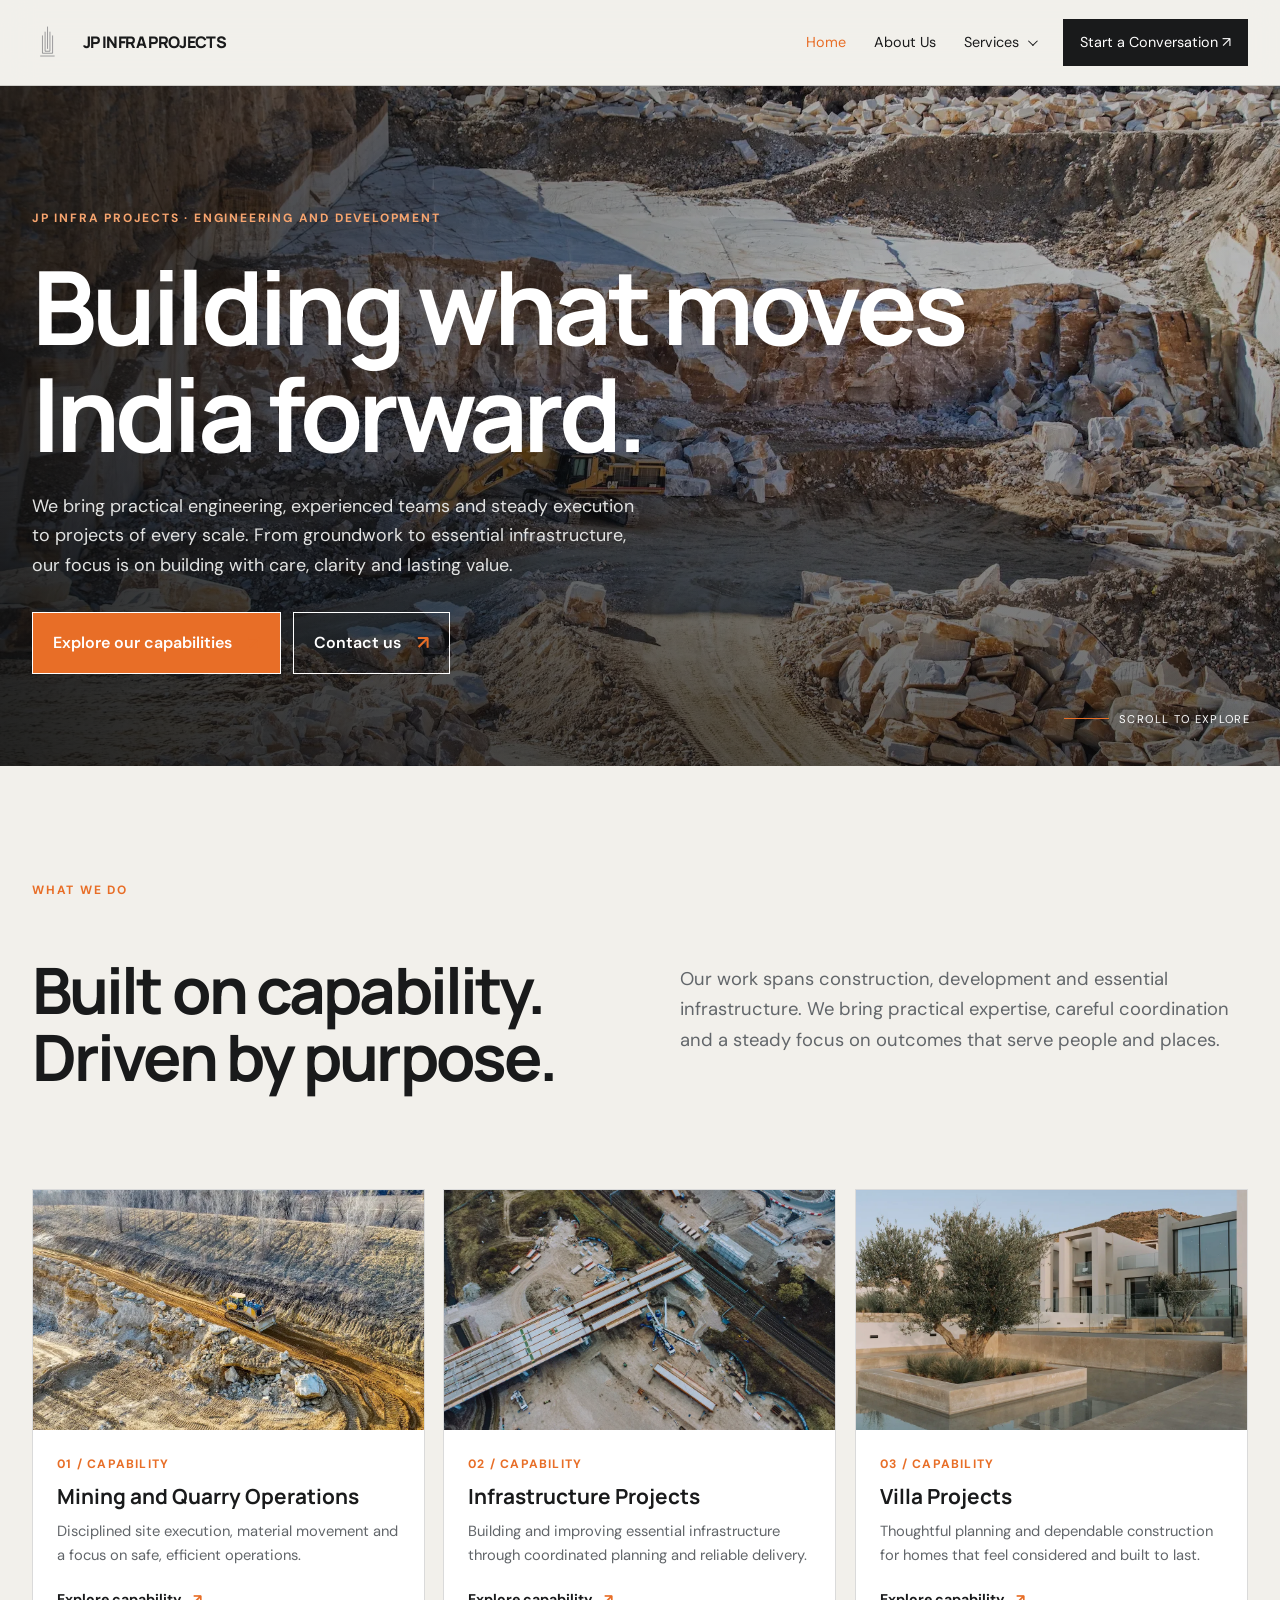
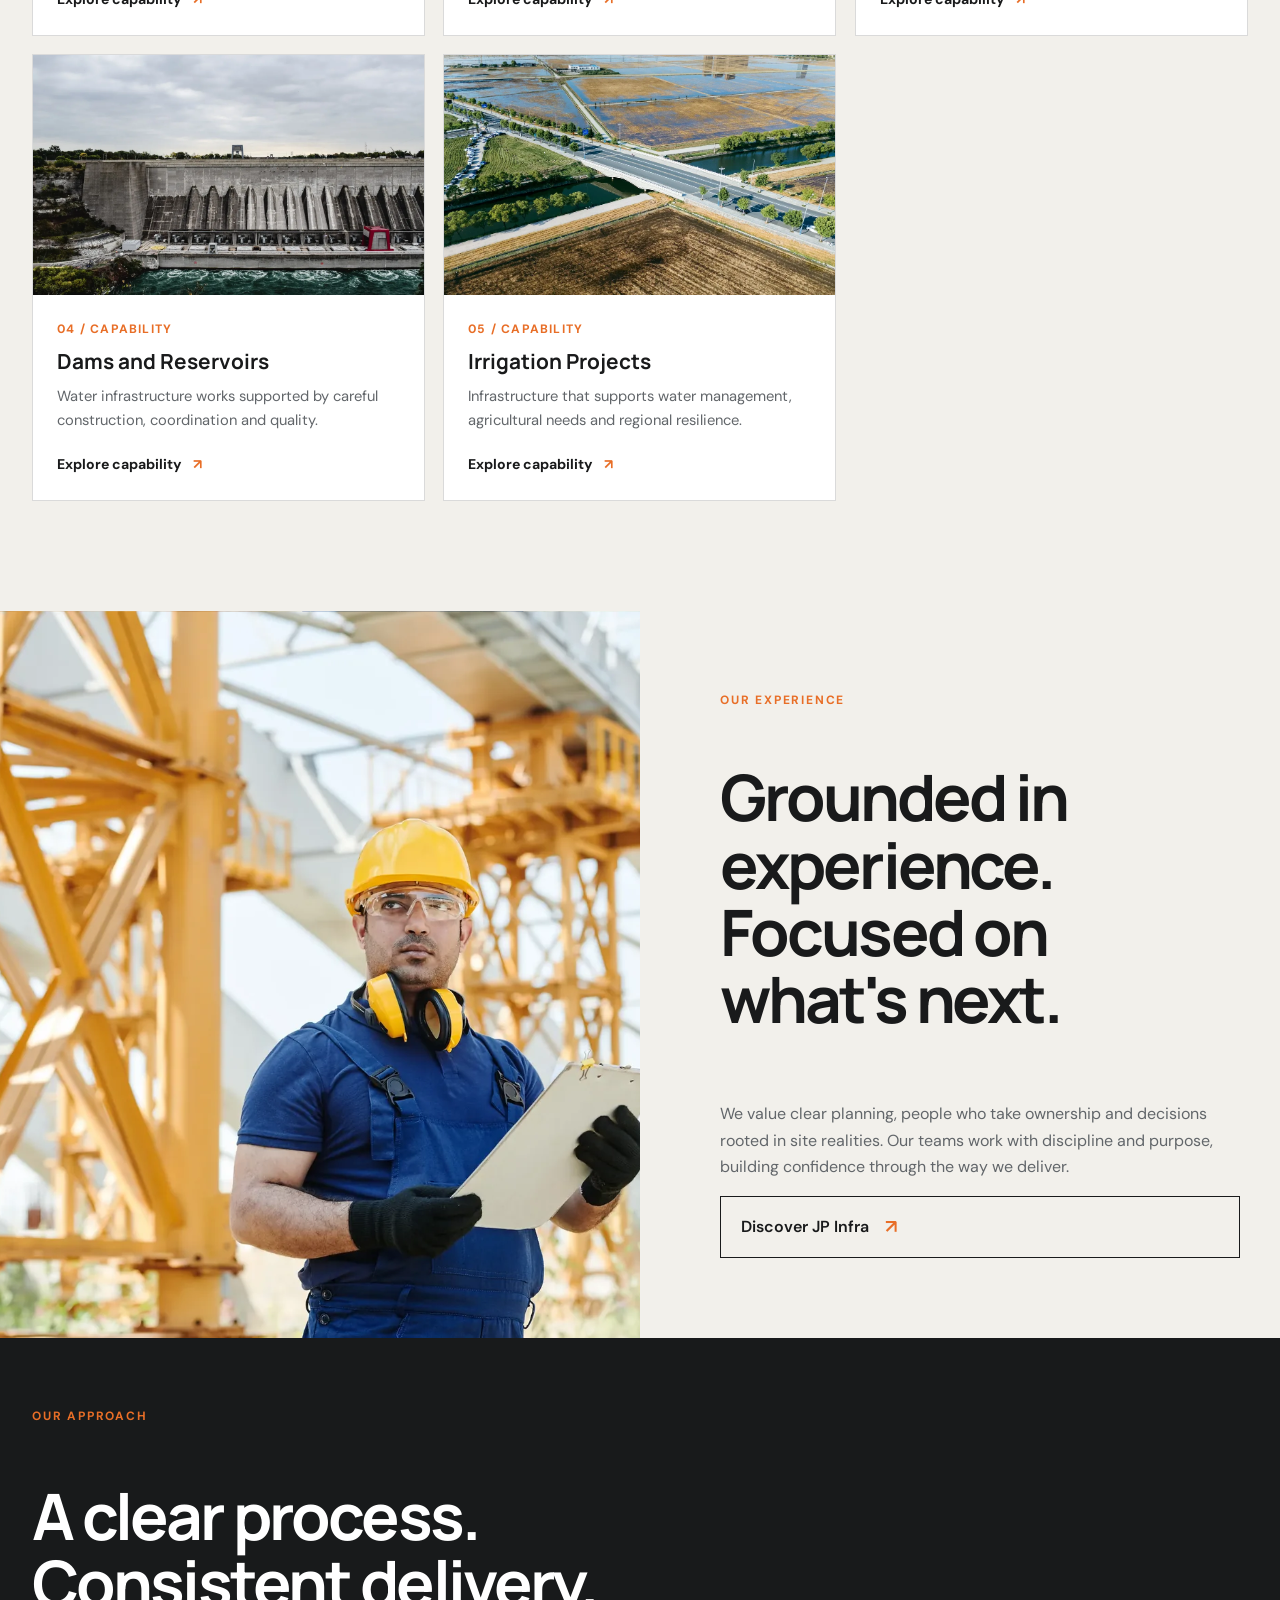
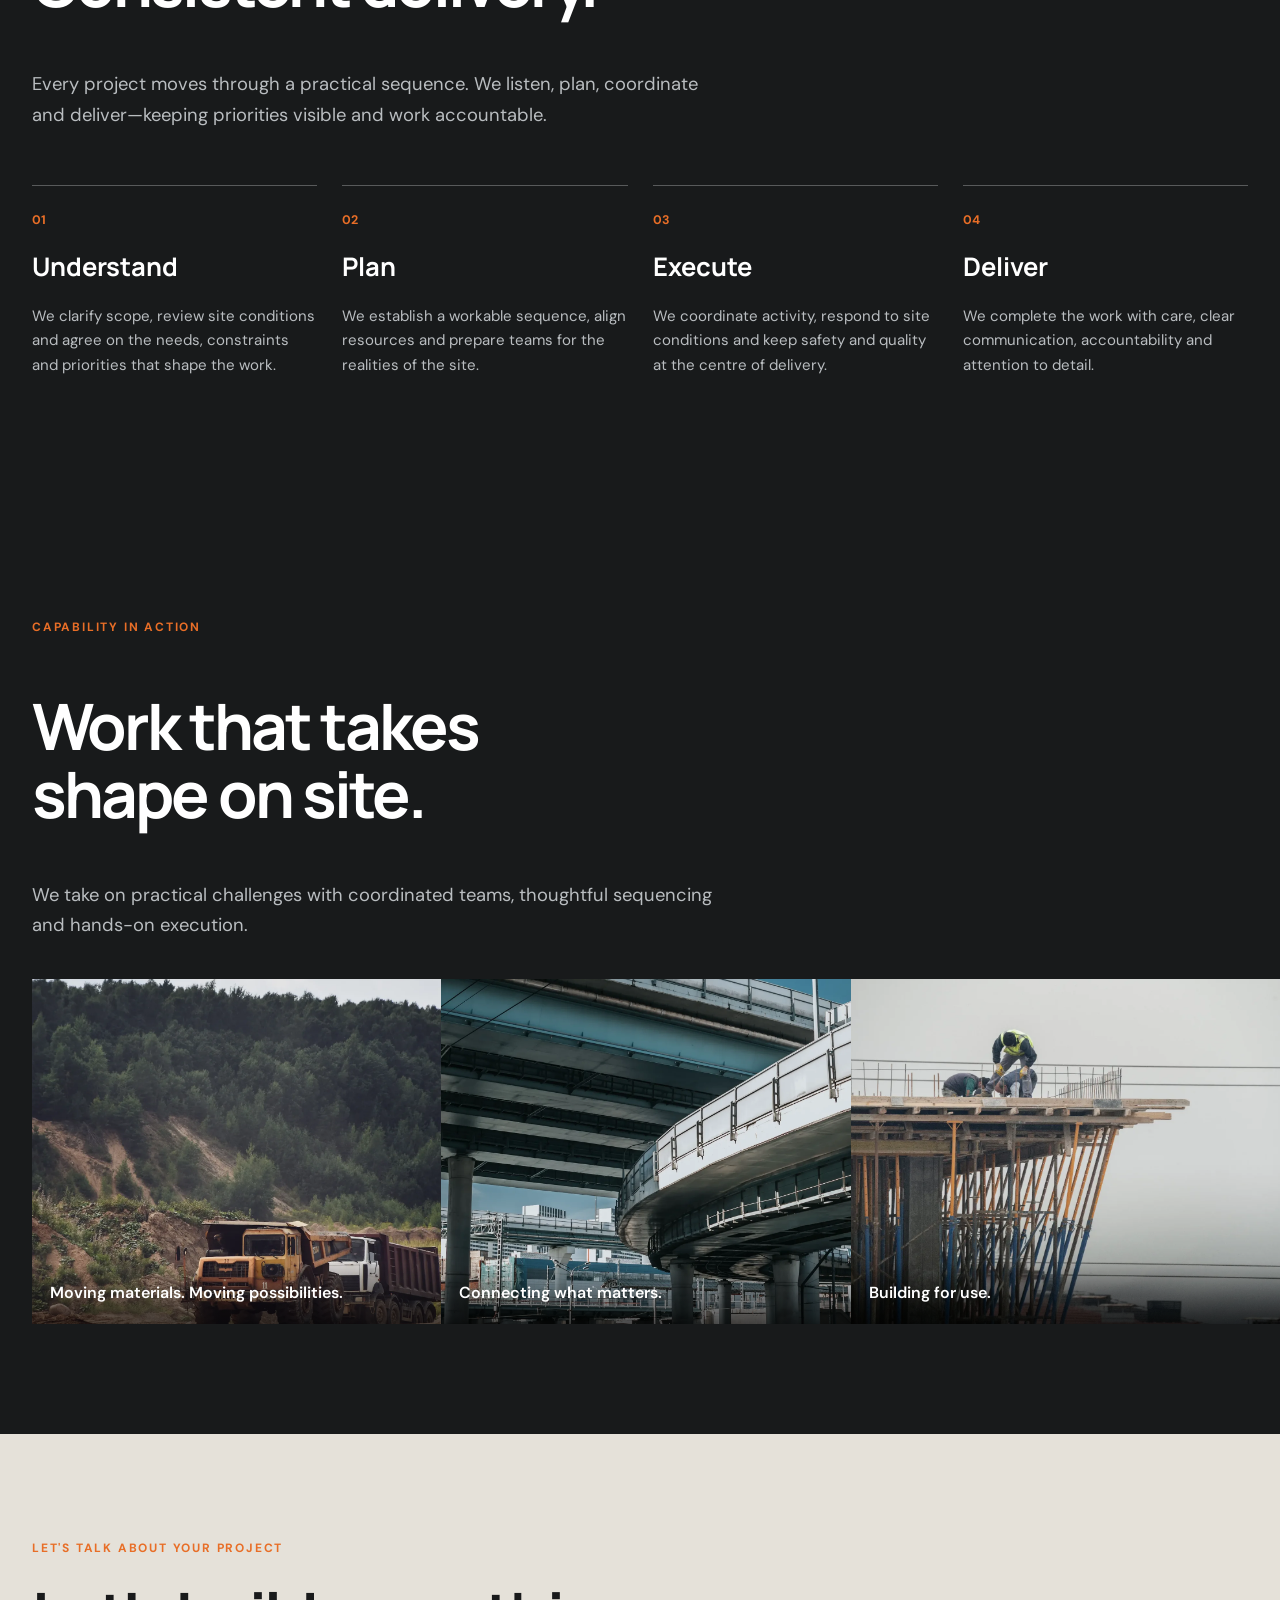
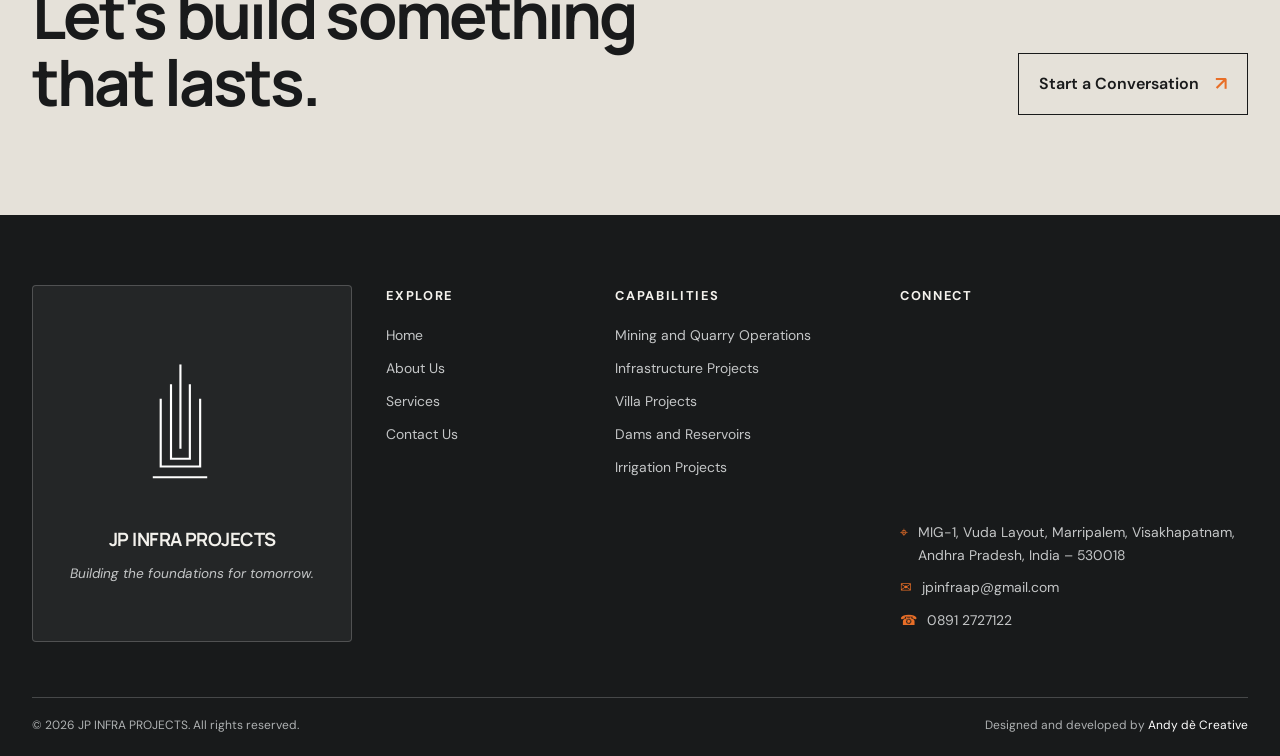
==== commit 2528a711: "Add files via upload" ====
--- a/index.html
+++ b/index.html
@@ -1,6 +1 @@
-<!doctype html><html lang="en"><head><meta charset="utf-8"><meta name="viewport" content="width=device-width, initial-scale=1"><meta name="theme-color" content="#17191a"><meta property="og:type" content="website"><link rel="preconnect" href="https://fonts.googleapis.com"><link rel="preconnect" href="https://fonts.gstatic.com" crossorigin><link href="https://fonts.googleapis.com/css2?family=DM+Sans:wght@400;500;600;700&family=Manrope:wght@400;500;600;700;800&display=swap" rel="stylesheet"><link rel="preload" as="image" href="assets/images/mining-hero.webp" fetchpriority="high"><link rel="stylesheet" href="assets/styles.css"><script defer src="assets/main.js"></script><title>JP Infra Projects | Building What Moves India Forward</title><meta name="description" content="JP Infra Projects delivers infrastructure, engineering, mining, residential development, water and irrigation projects with purpose and precision."><meta property="og:title" content="JP Infra Projects | Building What Moves India Forward"><meta property="og:description" content="JP Infra Projects delivers infrastructure, engineering, mining, residential development, water and irrigation projects with purpose and precision."></head><body><header class="site-header"><a class="brand" href="index.html" aria-label="JP Infra Projects home"><img loading="eager" fetchpriority="high" decoding="async" src="assets/jp-infra-logo.svg" alt="JP Infra Projects logo"><span class="brand-name">JP INFRA PROJECTS</span></a><button class="menu-toggle" aria-expanded="false" aria-label="Open navigation"><span></span><span></span></button><nav class="nav"><a href="index.html">Home</a><a href="about.html">About</a><div class="nav-services"><a href="services.html">Services <span>⌄</span></a><div class="dropdown"><a href="mining.html">Mining & Quarry Operations</a><a href="infrastructure.html">Infrastructure Projects</a><a href="villa.html">Villa Projects</a><a href="dams.html">Dams & Reservoirs</a><a href="irrigation.html">Irrigation Projects</a></div></div><a href="contact.html">Contact</a><a class="nav-cta" href="contact.html">Start a conversation <span>↗</span></a></nav></header><main><section class="hero home-hero"><div class="hero-image" style="background-image:url('assets/images/mining-hero.webp')"></div><div class="hero-shade"></div><div class="hero-content reveal"><span class="eyebrow light">JP Infra Projects · Engineering and development</span><h1>Building what<br><em>moves India forward.</em></h1><p>We bring practical engineering, experienced teams and steady execution to projects of every scale. From site preparation to essential infrastructure, our focus is on building with care, delivering with discipline and creating work that serves people long after construction is complete.</p><div class="actions"><a class="btn btn-orange" href="services.html">Explore our capabilities <span>↗</span></a><a class="btn btn-outline" href="contact.html">Contact us <span>↗</span></a></div></div><a class="scroll-cue" href="#capabilities"><span></span> Scroll to discover</a></section>
-<section id="capabilities" class="section capabilities"><div class="section-head reveal"><div><span class="eyebrow">What we do</span><h2>Built on capability.<br><em>Driven by purpose.</em></h2></div><p>Our work spans earthmoving, infrastructure, residential construction and water projects. We bring practical planning and coordinated delivery to turn project requirements into dependable results.</p></div><div class="cap-grid"><a class="cap-card reveal" href="mining.html"><div class="cap-image"><img decoding="async" src="assets/images/mining-hero.webp" alt="Mining & Quarry Operations" loading="lazy"><span class="cap-arrow">↗</span></div><div class="cap-meta"><span class="cap-num">01</span><h3>Mining & Quarry Operations</h3></div><p>Mining and quarry operations built around disciplined site management, dependable equipment and a clear focus on productivity.</p></a><a class="cap-card reveal" href="infrastructure.html"><div class="cap-image"><img decoding="async" src="assets/images/infra-project.webp?v=20261120" alt="Infrastructure Projects" loading="lazy"><span class="cap-arrow">↗</span></div><div class="cap-meta"><span class="cap-num">02</span><h3>Infrastructure Projects</h3></div><p>Infrastructure works that bring together planning, coordination and on-ground execution to create durable connections and essential assets.</p></a><a class="cap-card reveal" href="villa.html"><div class="cap-image"><img decoding="async" src="assets/images/villa-project.webp?v=20261120" alt="Villa Projects" loading="lazy"><span class="cap-arrow">↗</span></div><div class="cap-meta"><span class="cap-num">03</span><h3>Villa Projects</h3></div><p>Residential development with considered planning, construction quality and a focus on creating enduring places to live.</p></a><a class="cap-card reveal" href="dams.html"><div class="cap-image"><img decoding="async" src="assets/images/Dams%20%26%20Reservoirs.webp?v=20261120" alt="Dams & Reservoirs" loading="lazy"><span class="cap-arrow">↗</span></div><div class="cap-meta"><span class="cap-num">04</span><h3>Dams & Reservoirs</h3></div><p>Water infrastructure shaped by engineering discipline, coordinated execution and attention to site and structural requirements.</p></a><a class="cap-card reveal" href="irrigation.html"><div class="cap-image"><img decoding="async" src="assets/images/irrigation-project.webp?v=20261120" alt="Irrigation Projects" loading="lazy"><span class="cap-arrow">↗</span></div><div class="cap-meta"><span class="cap-num">05</span><h3>Irrigation Projects</h3></div><p>Water distribution infrastructure designed and delivered to support land, communities and agricultural needs.</p></a></div></section>
-<section class="about-band"><div class="about-photo reveal"><img loading="lazy" decoding="async" src="assets/images/earthmoving-dozer.webp" alt="Earthmoving machinery working on a site"></div><div class="about-copy reveal"><span class="eyebrow">About JP Infra</span><h2>Grounded in experience.<br><em>Focused on what’s next.</em></h2><p>We start by understanding the site, the priorities and the people who will rely on the finished work. That insight shapes our planning, guides our decisions and helps us deliver practical solutions with care.</p><a class="text-link" href="about.html">Discover JP Infra <span>↗</span></a></div></section>
-<section class="approach section"><div class="section-head reveal"><div><span class="eyebrow">How we work</span><h2>From intent<br>to <em>impact.</em></h2></div><p>Every project moves through a clear process. We establish what matters, plan the work, coordinate delivery and keep quality and safety in focus throughout.</p></div><div class="steps"><article class="step reveal"><span>01</span><h3>Understand</h3><p>We learn what the project needs, review site conditions and clarify scope, constraints and priorities before work begins.</p></article><article class="step reveal"><span>02</span><h3>Plan</h3><p>We develop a practical plan, align people and resources, and set a realistic sequence to keep work coordinated.</p></article><article class="step reveal"><span>03</span><h3>Execute</h3><p>We manage work on site, keep teams aligned and respond to changing conditions without losing sight of quality and safety.</p></article><article class="step reveal"><span>04</span><h3>Deliver</h3><p>We bring work to completion, check the details and hand over with accountability and a focus on long-term value.</p></article></div></section>
-<section class="work section dark-section"><div class="section-head reveal"><div><span class="eyebrow light">Capability in action</span><h2>Work that takes<br><em>shape on site.</em></h2></div><a class="text-link light-link" href="services.html">Explore all capabilities <span>↗</span></a></div><div class="work-grid"><a class="work-large reveal" href="mining.html"><img loading="lazy" decoding="async" src="assets/images/mineral-processing-aerial.webp" alt="Aerial view of quarry processing operations"><span class="work-title">Moving material.<br>Moving possibilities. ↗</span></a><a class="work-small reveal" href="infrastructure.html"><img loading="lazy" decoding="async" src="assets/images/infra-project.webp?v=20261120" alt="Infrastructure construction"><span class="work-title">Connecting what matters. ↗</span></a></div></section>
-<section class="closing section"><span class="eyebrow reveal">Let’s build the next chapter</span><h2 class="reveal">Let’s build<br><em>something that lasts.</em></h2><a class="btn btn-orange reveal" href="contact.html">Start a conversation <span>↗</span></a></section></main><footer class="footer"><div class="footer-top"><div><a class="brand footer-brand" href="index.html"><img loading="lazy" decoding="async" src="assets/jp-infra-logo.svg" alt="JP Infra Projects logo"><span class="brand-name">JP INFRA PROJECTS</span></a><p>Building the foundations for tomorrow.</p></div><div class="footer-links"><div><span class="foot-label">Explore</span><a href="index.html">Home</a><a href="about.html">About us</a><a href="services.html">Services</a><a href="contact.html">Contact</a></div><div><span class="foot-label">Capabilities</span><a href="mining.html">Mining & Quarry Operations</a><a href="infrastructure.html">Infrastructure Projects</a><a href="villa.html">Villa Projects</a><a href="dams.html">Dams & Reservoirs</a><a href="irrigation.html">Irrigation Projects</a></div><div><span class="foot-label">Connect</span><a href="mailto:info@jpinfra.in">Email JP Infra ↗</a><span>India</span></div></div></div><div class="footer-bottom"><span>© <span id="year"></span> JP Infra Projects. All rights reserved.</span><span>Built with purpose. Designed to last.</span></div></footer></body></html>+<!DOCTYPE html><html lang="en"><head><meta charset="UTF-8"><meta name="viewport" content="width=device-width, initial-scale=1"><meta name="description" content="JP Infra Projects — Engineering, construction, infrastructure and development in India."><meta name="theme-color" content="#181a1b"><title>JP Infra Projects | JP INFRA PROJECTS</title><link rel="icon" type="image/svg+xml" href="assets/jp-infra-logo.svg"><link rel="stylesheet" href="assets/styles.css"></head><body data-page="home"><div id="app"></div><script src="assets/site.js"></script></body></html>
--- a/assets/styles.css
+++ b/assets/styles.css
@@ -1,172 +1,37 @@
-:root{--ink:#191b1c;--paper:#f3f1ec;--white:#fff;--stone:#d7d5d0;--muted:#858787;--orange:#c66a30;--font-head:'Manrope',sans-serif;--font-body:'DM Sans',sans-serif;--max:1280px;--pad:clamp(22px,5vw,80px)}*{box-sizing:border-box}html{scroll-behavior:smooth}body{margin:0;background:var(--paper);color:var(--ink);font-family:var(--font-body);font-size:16px;line-height:1.65}a{color:inherit;text-decoration:none}img{display:block;max-width:100%}.site-header{height:82px;position:fixed;inset:0 0 auto;z-index:100;display:flex;align-items:center;justify-content:space-between;padding:0 var(--pad);transition:background .3s,backdrop-filter .3s,border .3s;border-bottom:1px solid transparent}.site-header.scrolled{background:rgba(243,241,236,.93);backdrop-filter:blur(14px);border-color:rgba(25,27,28,.08)}.brand{display:flex;align-items:center;gap:10px;font-family:var(--font-head);font-weight:800;letter-spacing:-.07em;line-height:.92;font-size:17px}.brand img{width:35px;height:40px;object-fit:contain}.brand small{font-size:9px;letter-spacing:.18em;font-weight:600}.nav{display:flex;align-items:center;gap:34px;font-size:13px;font-weight:600}.nav>a,.nav-services>a{transition:color .2s}.nav>a:hover,.nav-services>a:hover{color:var(--orange)}.nav-cta{border:1px solid #b9b8b3;padding:11px 15px;display:flex;gap:15px;align-items:center}.nav-cta span{color:var(--orange)}.nav-services{position:relative}.nav-services>a span{font-size:11px;margin-left:5px}.dropdown{position:absolute;top:100%;left:-18px;min-width:220px;padding:12px;background:var(--paper);box-shadow:0 18px 36px #0001;display:none}.dropdown a{display:block;padding:8px 10px;font-size:12px}.dropdown a:hover{background:#e7e4dd;color:var(--orange)}.nav-services:hover .dropdown,.nav-services:focus-within .dropdown{display:block}.menu-toggle{display:none}.hero,.page-hero,.service-hero{position:relative;min-height:100vh;color:white;display:flex;align-items:flex-end;overflow:hidden;background:#202222}.hero-image,.page-hero-img,.service-hero-img{position:absolute;inset:0;background-position:center;background-size:cover;transform:scale(1.015);animation:heroZoom 12s ease-out forwards}.hero-shade{position:absolute;inset:0;background:linear-gradient(90deg,rgba(12,14,14,.82) 0%,rgba(12,14,14,.46) 46%,rgba(12,14,14,.06) 100%),linear-gradient(0deg,rgba(10,12,12,.52),transparent 40%)}.hero-content,.page-hero-copy,.service-hero-copy{position:relative;z-index:2;width:min(820px,calc(100% - 2*var(--pad)));margin:0 var(--pad) 10vh}.eyebrow{font-size:10px;letter-spacing:.18em;font-weight:700;text-transform:uppercase;color:var(--orange);display:block;margin-bottom:20px}.eyebrow.light{color:#d88a57}.hero h1,.page-hero h1,.service-hero h1{font:800 clamp(44px,7.3vw,102px)/1.02 var(--font-head);letter-spacing:-.07em;margin:0 0 26px}.hero h1 em,.page-hero h1 em,.service-hero h1 em,.section h2 em,.closing h2 em,.about-copy h2 em,.split-feature-copy h2 em{font-style:normal;color:#d9d6d0}.hero-content p,.page-hero-copy p,.service-hero-copy p{max-width:580px;color:#e1e1df;font-size:clamp(15px,1.4vw,18px);margin:0 0 28px}.actions{display:flex;gap:12px;flex-wrap:wrap}.btn{display:inline-flex;align-items:center;gap:24px;padding:14px 17px;font-size:12px;font-weight:700;transition:transform .25s,background .25s,color .25s;border:1px solid transparent}.btn:hover{transform:translateY(-3px)}.btn-orange{background:var(--orange);color:white}.btn-orange:hover{background:#a95425}.btn-outline{border-color:#ffffff80;color:#fff}.btn-outline:hover{background:white;color:var(--ink)}.btn span{font-size:17px}.scroll-cue{position:absolute;bottom:28px;left:var(--pad);z-index:2;font-size:10px;letter-spacing:.14em;text-transform:uppercase;color:#d8d8d5;display:flex;gap:12px;align-items:center}.scroll-cue span{height:30px;width:1px;background:var(--orange)}.hero-index{position:absolute;right:var(--pad);bottom:30px;z-index:2;color:#ffffffa0;font-size:10px;letter-spacing:.16em}.section{padding:clamp(80px,10vw,145px) var(--pad)}.section-head{display:flex;justify-content:space-between;align-items:flex-end;gap:40px;margin-bottom:55px}.section h2,.about-copy h2,.split-feature-copy h2{font:750 clamp(34px,5vw,65px)/1.05 var(--font-head);letter-spacing:-.065em;margin:0}.section-head p{max-width:440px;color:#707272;margin:0 0 5px;font-size:15px}.cap-grid{display:grid;grid-template-columns:repeat(6,1fr);gap:26px}.cap-card{grid-column:span 2}.cap-card:nth-child(4),.cap-card:nth-child(5){grid-column:span 3}.cap-image{position:relative;overflow:hidden;aspect-ratio:1.35;background:#d5d2cc}.cap-image img{width:100%;height:100%;object-fit:cover;transition:transform .6s}.cap-card:hover .cap-image img{transform:scale(1.045)}.cap-arrow{position:absolute;right:13px;top:13px;width:36px;height:36px;display:grid;place-items:center;background:var(--orange);color:white;font-size:20px;transition:transform .25s}.cap-card:hover .cap-arrow{transform:rotate(45deg)}.cap-meta{display:flex;align-items:center;gap:12px;margin-top:17px}.cap-num{font-size:10px;color:var(--orange);letter-spacing:.1em}.cap-meta h3{font:700 19px var(--font-head);letter-spacing:-.03em;margin:0}.cap-card>p{font-size:13px;color:#777;margin:8px 0 0;max-width:380px}.about-band{display:grid;grid-template-columns:1.08fr .92fr;min-height:640px;background:#dedbd5}.about-photo{overflow:hidden;min-height:500px}.about-photo img{width:100%;height:100%;object-fit:cover}.about-copy{padding:clamp(45px,7vw,105px);display:flex;flex-direction:column;justify-content:center}.about-copy p{max-width:480px;color:#656666;margin:25px 0;font-size:15px}.text-link{display:inline-flex;gap:25px;align-items:center;font-size:12px;font-weight:700;margin-top:10px}.text-link span{color:var(--orange);font-size:17px;transition:transform .2s}.text-link:hover span{transform:translate(4px,-3px)}.approach{background:#e9e7e2}.steps{display:grid;grid-template-columns:repeat(4,1fr);border-top:1px solid #bcbab5}.step{padding:27px 22px 10px 0;border-right:1px solid #bcbab5;min-height:210px}.step:last-child{border-right:0}.step>span,.value>span{color:var(--orange);font-size:11px;letter-spacing:.1em}.step h3{font:700 24px var(--font-head);letter-spacing:-.04em;margin:20px 0 8px}.step p,.value p{font-size:13px;color:#717171;max-width:240px}.dark-section{background:var(--ink);color:#fff}.dark-section .section-head{margin-bottom:40px}.dark-section h2{color:white}.light-link{color:white}.work-grid{display:grid;grid-template-columns:1.35fr .65fr;gap:20px}.work-grid a{position:relative;display:block;overflow:hidden;min-height:390px}.work-grid img{width:100%;height:100%;object-fit:cover;position:absolute;inset:0;transition:transform .6s}.work-grid a:hover img{transform:scale(1.04)}.work-grid a:after{content:"";position:absolute;inset:0;background:linear-gradient(0deg,#111b 0%,transparent 65%)}.work-label,.work-title{position:absolute;z-index:1;left:25px;color:white}.work-label{top:25px;font-size:10px;letter-spacing:.16em}.work-title{bottom:24px;font:700 27px/1.15 var(--font-head);letter-spacing:-.04em}.work-small .work-title{font-size:22px}.closing{text-align:center;padding-block:clamp(90px,12vw,165px)}.closing h2{font:800 clamp(40px,6vw,76px)/1.05 var(--font-head);letter-spacing:-.07em;margin:0 0 32px}.closing .eyebrow{margin-bottom:16px}.closing .btn{margin:auto}.page-hero{min-height:76vh}.page-hero-copy{margin-bottom:8vh}.story{display:grid;grid-template-columns:1fr 1fr;gap:8vw}.story-intro h2{font:750 clamp(33px,4.5vw,58px)/1.1 var(--font-head);letter-spacing:-.06em;margin:0}.story-intro h2 em{font-style:normal;color:#9b9a96}.story-body p{margin:0 0 20px;color:#686a69;font-size:16px}.values-section{background:#e8e6e1}.values-grid{display:grid;grid-template-columns:repeat(4,1fr);gap:22px}.value{border-top:1px solid #aaa;padding:22px 0}.value h3{font:700 22px var(--font-head);letter-spacing:-.04em;margin:15px 0 7px}.value p{max-width:230px}.split-feature{display:grid;grid-template-columns:1fr 1fr;min-height:560px;background:var(--ink);color:white}.split-feature>img{width:100%;height:100%;min-height:500px;object-fit:cover}.split-feature-copy{padding:clamp(45px,7vw,100px);display:flex;flex-direction:column;justify-content:center}.split-feature-copy p{max-width:470px;color:#c3c4c2;margin-top:25px}.services-overview .section-head{margin-bottom:30px}.services-list{display:flex;flex-direction:column}.service-row{display:grid;grid-template-columns:42% 1fr;gap:clamp(25px,5vw,70px);padding:30px 0;border-top:1px solid #c9c7c2;align-items:center}.service-row:last-child{border-bottom:1px solid #c9c7c2}.service-row-img{height:280px;overflow:hidden}.service-row-img img{width:100%;height:100%;object-fit:cover;transition:transform .5s}.service-row:hover img{transform:scale(1.04)}.service-row-content h3{font:750 clamp(26px,3vw,38px)/1.15 var(--font-head);letter-spacing:-.06em;margin:7px 0 10px}.service-row-content p{color:#737575;max-width:480px;margin:0 0 18px}.service-row-content .eyebrow{font-size:9px;margin:0}.service-hero{min-height:84vh}.service-hero-copy{max-width:790px;margin-bottom:8vh}.service-hero h1{font-size:clamp(43px,6.6vw,90px)}.service-hero-copy p{max-width:540px}.service-intro{display:grid;grid-template-columns:1fr 1fr;gap:7vw}.service-intro-title h2{font:750 clamp(33px,4.5vw,58px)/1.1 var(--font-head);letter-spacing:-.06em;margin:0}.service-intro-title h2 em{font-style:normal;color:#999995}.service-intro-text p{color:#666867;margin:0 0 20px}.capability-detail{background:#e8e6e1}.capability-grid{display:grid;grid-template-columns:repeat(3,1fr);gap:22px}.capability{border-top:1px solid #aaa;padding:22px 0 32px}.capability span{font-size:10px;color:var(--orange);letter-spacing:.12em}.capability h3{font:700 20px var(--font-head);letter-spacing:-.03em;margin:15px 0}.process-mini{padding:65px var(--pad)}.mini-process{display:flex;justify-content:space-between;gap:20px;border-top:1px solid #c6c4bf;padding-top:22px;margin-top:22px}.mini-process span{font:700 14px var(--font-head)}.contact-hero{min-height:70vh}.contact-section{display:grid;grid-template-columns:1fr 1fr;gap:8vw}.contact-left h2{font:750 clamp(35px,5vw,65px)/1.06 var(--font-head);letter-spacing:-.06em;margin:0}.contact-left h2 em{font-style:normal;color:#999}.contact-left p{max-width:420px;color:#777;margin-top:25px}.contact-item{padding:0 0 25px;margin-bottom:25px;border-bottom:1px solid #c6c4bf}.contact-item .eyebrow{margin-bottom:8px}.contact-item a,.contact-item p{font:600 19px var(--font-head);margin:0}.contact-item p{font-weight:500}.footer{background:var(--ink);color:#fff;padding:55px var(--pad) 22px}.footer-top{display:flex;justify-content:space-between;gap:55px;padding-bottom:60px}.footer-brand img{filter:none}.footer-top>div:first-child p{color:#9c9d9b;font-size:13px;margin-top:18px}.footer-links{display:grid;grid-template-columns:repeat(3,1fr);gap:45px}.footer-links>div{display:flex;flex-direction:column;gap:10px;font-size:12px;color:#b9bbba}.footer-links a:hover{color:#d88a57}.foot-label{color:#d88a57;font-size:10px;text-transform:uppercase;letter-spacing:.15em;margin-bottom:7px}.footer-bottom{border-top:1px solid #3b3d3d;display:flex;justify-content:space-between;padding-top:17px;font-size:10px;color:#8b8d8d}.reveal{opacity:0;transform:translateY(24px);transition:opacity .7s ease,transform .7s ease}.reveal.visible{opacity:1;transform:none}@keyframes heroZoom{to{transform:scale(1)}}
-@media(max-width:900px){.nav{gap:20px}.nav-cta{padding:9px 10px}.cap-grid{grid-template-columns:repeat(2,1fr)}.cap-card,.cap-card:nth-child(4),.cap-card:nth-child(5){grid-column:span 1}.cap-card:nth-child(5){grid-column:span 2}.section-head{align-items:flex-start;flex-direction:column;gap:20px}.section-head p{max-width:650px}.values-grid{grid-template-columns:repeat(2,1fr)}.footer-top{flex-direction:column}.footer-links{gap:30px}.service-row{grid-template-columns:40% 1fr}.service-row-img{height:230px}}
-@media(max-width:680px){.site-header{height:70px}.brand img{width:30px;height:36px}.menu-toggle{display:flex;background:none;border:0;width:40px;height:40px;flex-direction:column;justify-content:center;gap:6px;z-index:101}.menu-toggle span{display:block;width:23px;height:1px;background:var(--ink);transition:transform .25s}.menu-toggle.active span:first-child{transform:translateY(3.5px) rotate(45deg)}.menu-toggle.active span:last-child{transform:translateY(-3.5px) rotate(-45deg)}.nav{position:fixed;top:0;right:0;left:0;bottom:0;background:var(--paper);padding:100px var(--pad) 40px;display:flex;flex-direction:column;align-items:flex-start;gap:24px;transform:translateX(100%);transition:transform .35s;overflow:auto}.nav.open{transform:translateX(0)}.nav>a,.nav-services>a{font:700 24px var(--font-head)}.nav-cta{font-size:13px!important}.dropdown{position:static;display:block;box-shadow:none;background:transparent;padding:0 0 0 12px;min-width:unset}.dropdown a{font-size:14px;padding:5px 0}.hero{min-height:88vh}.hero-content,.page-hero-copy,.service-hero-copy{margin-bottom:12vh}.hero h1,.page-hero h1,.service-hero h1{font-size:clamp(40px,12vw,66px)}.hero-shade{background:linear-gradient(90deg,#0d0f0fbb, #0d0f0f30),linear-gradient(0deg,#10121280,transparent 65%)}.scroll-cue{bottom:20px}.hero-index{bottom:20px;font-size:8px}.section{padding-block:75px}.section-head{margin-bottom:32px}.cap-grid{grid-template-columns:1fr;gap:28px}.cap-card:nth-child(5){grid-column:span 1}.cap-image{aspect-ratio:1.25}.about-band,.split-feature{grid-template-columns:1fr}.about-photo{min-height:340px;height:340px}.about-copy{padding:60px var(--pad)}.steps{grid-template-columns:repeat(2,1fr)}.step{min-height:180px;border-bottom:1px solid #bcbab5}.step:nth-child(2){border-right:0}.step:nth-child(3){border-bottom:0}.step:nth-child(4){border-bottom:0;border-right:0}.work-grid{grid-template-columns:1fr}.work-grid a{min-height:340px}.work-small .work-title{font-size:25px}.closing h2{font-size:clamp(40px,11vw,64px)}.story,.service-intro,.contact-section{grid-template-columns:1fr;gap:35px}.story-intro h2,.service-intro-title h2{font-size:clamp(32px,10vw,48px)}.values-grid{grid-template-columns:1fr 1fr;gap:14px}.value{padding:18px 0}.value h3{font-size:19px}.split-feature>img{min-height:340px;height:340px}.split-feature-copy{padding:60px var(--pad)}.service-row{grid-template-columns:1fr;gap:18px;padding:24px 0}.service-row-img{height:240px}.service-row-content h3{font-size:30px}.capability-grid{grid-template-columns:1fr 1fr}.mini-process{flex-direction:column;gap:14px}.footer{padding-top:45px}.footer-links{grid-template-columns:1fr 1fr;gap:35px 22px}.footer-links>div:nth-child(3){grid-column:span 2}.footer-bottom{flex-direction:column;gap:6px}.page-hero{min-height:72vh}.contact-item a,.contact-item p{font-size:17px}}
-@media(prefers-reduced-motion:reduce){html{scroll-behavior:auto}*,*::before,*::after{animation-duration:.01ms!important;animation-iteration-count:1!important;transition-duration:.01ms!important}.reveal{opacity:1;transform:none}}
-/* Header adapts to photographic heroes before transitioning into the light navigation state. */
-.site-header:not(.scrolled){color:#fff}.site-header:not(.scrolled) .brand img{filter:brightness(0) invert(1)}.site-header:not(.scrolled) .nav-cta{border-color:#ffffff70}.site-header:not(.scrolled) .nav-cta span{color:#e5a078}.site-header:not(.scrolled) .menu-toggle span{background:#fff}.site-header.scrolled .brand img{filter:none}
+@import url('https://fonts.googleapis.com/css2?family=DM+Sans:wght@400;500;600;700&family=Manrope:wght@400;500;600;700;800&display=swap');
+:root{--ink:#191a1b;--muted:#62666a;--stone:#f2f0eb;--white:#fff;--orange:#e86e27;--line:rgba(25,26,27,.16);--dark:#181a1b;--font:'DM Sans',sans-serif;--display:'Manrope',sans-serif;--max:1280px}
+*{box-sizing:border-box}html{scroll-behavior:smooth}body{margin:0;background:var(--stone);color:var(--ink);font-family:var(--font);font-size:16px;line-height:1.65}img{display:block;max-width:100%}a{color:inherit;text-decoration:none}button{font:inherit}.container{width:min(var(--max),calc(100% - 64px));margin:auto}.eyebrow{font-size:.75rem;text-transform:uppercase;letter-spacing:.15em;color:var(--orange);font-weight:700}.h1,.h2,.h3{font-family:var(--display);letter-spacing:-.045em;line-height:1.05}.h1{font-size:clamp(3.1rem,8vw,7.6rem);max-width:950px}.h2{font-size:clamp(2.4rem,5vw,4.6rem)}.h3{font-size:clamp(1.4rem,2.4vw,2.1rem)}.lede{font-size:1.15rem;color:var(--muted);max-width:700px}.btn{display:inline-flex;align-items:center;gap:16px;padding:14px 20px;border:1px solid var(--ink);font-weight:600;transition:.25s}.btn .arrow{color:var(--orange);font-size:1.2rem}.btn:hover{background:var(--ink);color:white}.btn.orange{background:var(--orange);border-color:var(--orange);color:white}.btn.orange:hover{background:#c95717}.section{padding:110px 0}.section.tight{padding:76px 0}.section.dark{background:var(--dark);color:white}.section.dark .lede{color:#b9bdc0}.header{height:86px;position:sticky;top:0;z-index:20;background:rgba(242,240,235,.93);backdrop-filter:blur(16px);border-bottom:1px solid var(--line)}.navwrap{height:100%;display:flex;align-items:center;justify-content:space-between;gap:24px}.brand{display:flex;align-items:center;gap:14px;min-width:max-content}.brand img{width:37px;height:43px;object-fit:contain}.brandname{font-family:var(--display);font-size:1rem;font-weight:800;letter-spacing:-.04em}.nav{display:flex;align-items:center;gap:28px;font-size:.9rem}.nav a{position:relative}.nav a:hover,.nav a.active{color:var(--orange)}.nav .cta{padding:12px 17px;background:var(--ink);color:white}.nav .cta:hover{background:var(--orange)}.mobile-toggle{display:none;background:none;border:0;font-size:1.4rem}.hero{min-height:680px;display:flex;align-items:flex-end;position:relative;color:white;background-size:cover;background-position:center;overflow:hidden}.hero:before{content:'';position:absolute;inset:0;background:linear-gradient(90deg,rgba(14,15,16,.82),rgba(14,15,16,.28) 70%),linear-gradient(0deg,rgba(10,10,10,.5),transparent 70%)}.hero .container{position:relative;padding:110px 0 84px}.hero .eyebrow{color:#f8a56f}.hero h1{margin:22px 0 24px}.hero p{max-width:620px;color:#e2e3e2;font-size:1.12rem}.hero-actions{display:flex;gap:12px;flex-wrap:wrap;margin-top:32px}.hero .btn{border-color:white;color:white}.hero .btn:hover{background:white;color:var(--ink)}.scrollhint{position:absolute;right:30px;bottom:38px;font-size:.7rem;letter-spacing:.12em;text-transform:uppercase;display:flex;align-items:center;gap:10px}.scrollhint:before{content:'';width:45px;height:1px;background:var(--orange)}.intro-grid{display:grid;grid-template-columns:1fr 1fr;gap:80px;align-items:center}.intro-grid .h2{max-width:560px}.service-grid{display:grid;grid-template-columns:repeat(3,1fr);gap:18px;margin-top:46px}.service-card{border:1px solid var(--line);background:#fff;display:flex;flex-direction:column;min-height:420px;overflow:hidden;transition:transform .35s}.service-card:hover{transform:translateY(-5px)}.service-card .photo{height:240px;overflow:hidden}.service-card img{width:100%;height:100%;object-fit:cover;transition:transform .65s}.service-card:hover img{transform:scale(1.04)}.service-card .card-body{padding:24px;display:flex;flex-direction:column;flex:1}.service-card .number{color:var(--orange);font-size:.76rem;letter-spacing:.1em;font-weight:700}.service-card h3{font-family:var(--display);font-size:1.3rem;line-height:1.2;margin:10px 0}.service-card p{color:var(--muted);font-size:.92rem;margin:0 0 20px}.service-card .link{margin-top:auto;font-weight:700;font-size:.88rem}.link .arrow{color:var(--orange);margin-left:8px}.split{display:grid;grid-template-columns:1fr 1fr;min-height:540px}.split .image{min-height:480px;background-size:cover;background-position:center}.split .content{padding:80px max(40px,calc((100vw - var(--max))/2)) 80px 80px;display:flex;flex-direction:column;justify-content:center}.split .content .h2{max-width:600px}.split .content p{max-width:570px;color:var(--muted)}.process{display:grid;grid-template-columns:repeat(4,1fr);gap:25px;margin-top:55px}.process-item{border-top:1px solid rgba(255,255,255,.28);padding-top:20px}.process-item .num{color:var(--orange);font-size:.78rem;font-weight:700}.process-item h3{font-family:var(--display);font-size:1.6rem;margin:14px 0}.process-item p{color:#b9bdc0;font-size:.94rem}.gallery{display:grid;grid-template-columns:1.2fr .8fr 1fr;gap:12px;margin-top:38px}.gallery figure{margin:0;position:relative;min-height:260px;overflow:hidden}.gallery figure:first-child{min-height:360px;grid-row:span 2}.gallery img{height:100%;width:100%;object-fit:cover;position:absolute;inset:0;transition:transform .6s}.gallery figure:hover img{transform:scale(1.035)}.gallery figcaption{position:absolute;bottom:0;left:0;right:0;padding:18px;color:white;background:linear-gradient(transparent,rgba(0,0,0,.65));font-weight:600}.cta-band{padding:100px 0;background:#e5e1d9}.cta-band .wrap{display:flex;align-items:flex-end;justify-content:space-between;gap:32px}.cta-band h2{margin:20px 0 0;max-width:780px}.subhero{padding:88px 0 60px}.subhero .h1{font-size:clamp(2.8rem,6vw,6.2rem)}.subhero p{margin-top:24px}.service-hero{min-height:570px}.service-intro{display:grid;grid-template-columns:.8fr 1.2fr;gap:70px;align-items:center}.feature-grid{display:grid;grid-template-columns:repeat(2,1fr);gap:14px;margin-top:45px}.feature{padding:24px;border:1px solid var(--line);background:rgba(255,255,255,.55)}.feature h3{font-family:var(--display);font-size:1.2rem;margin:0 0 10px}.feature p{color:var(--muted);margin:0;font-size:.95rem}.service-photo-grid{display:grid;grid-template-columns:1fr 1fr;gap:16px;margin-top:40px}.service-photo-grid img{width:100%;height:340px;object-fit:cover}.contact-grid{display:grid;grid-template-columns:1fr 1fr;gap:60px}.contact-details{display:grid;gap:20px;margin-top:35px}.contact-detail{border-top:1px solid var(--line);padding-top:16px}.contact-detail small{display:block;color:var(--muted);text-transform:uppercase;letter-spacing:.1em;font-size:.7rem}.contact-detail a{font-weight:600}.contact-form{display:grid;gap:14px;background:white;padding:30px;border:1px solid var(--line)}.contact-form label{font-size:.83rem;font-weight:600}.contact-form input,.contact-form textarea{width:100%;margin-top:6px;padding:12px;border:1px solid #c7c6c2;background:#faf9f6;font:inherit}.contact-form textarea{min-height:140px;resize:vertical}.map{height:300px;width:100%;border:0}.footer{background:#181a1b;color:#f3f1ec;padding:70px 0 20px}.footer-grid{display:grid;grid-template-columns:1.15fr .7fr .9fr 1.25fr;gap:34px}.brand-panel{padding:28px;border:1px solid rgba(255,255,255,.2);background:rgba(255,255,255,.055);border-radius:4px;max-width:340px;min-height:300px;height:100%;display:flex;flex-direction:column;align-items:center;justify-content:center;text-align:center;gap:0}.brand-panel img{width:144px;height:166px;object-fit:contain;margin:0 auto 16px}.brand-panel h3{font-family:var(--display);font-size:1.15rem;margin:0;letter-spacing:-.03em;text-align:center}.brand-panel p{font-size:.85rem;color:#c4c6c7;margin:8px 0 0;font-style:italic;text-align:center}.footer h4{font-size:.8rem;text-transform:uppercase;letter-spacing:.13em;margin:0 0 18px}.footer ul{list-style:none;padding:0;margin:0;display:grid;gap:10px}.footer li,.footer .contactline{font-size:.87rem;color:#c4c6c7}.footer a:hover{color:var(--orange)}.footer .map{height:160px;margin-bottom:18px}.contactline{display:flex;gap:10px;margin:10px 0}.contactline .icon{color:var(--orange)}.footer-bottom{border-top:1px solid rgba(255,255,255,.2);margin-top:55px;padding-top:18px;display:flex;justify-content:space-between;gap:20px;font-size:.75rem;color:#aeb1b2}.footer-bottom p{margin:0}.footer-bottom a{color:white}.notfound{min-height:62vh;display:flex;align-items:center}.notfound .h1{font-size:6rem}
+.reveal{opacity:0;transform:translateY(16px);transition:opacity .6s ease,transform .6s ease}.reveal.visible{opacity:1;transform:none}
+@media(max-width:1000px){.nav{gap:18px}.footer-grid{grid-template-columns:1fr 1fr}.service-grid{grid-template-columns:repeat(2,1fr)}.split .content{padding:65px 40px}.intro-grid,.service-intro{gap:35px}.gallery{grid-template-columns:1fr 1fr}.gallery figure:first-child{grid-row:auto;min-height:300px}}
+@media(max-width:720px){.brand-panel img{width:120px;height:138px}.container{width:min(var(--max),calc(100% - 36px))}.header{height:72px}.brand img{width:31px;height:37px}.brandname{font-size:.9rem}.mobile-toggle{display:block;color:var(--ink)}.nav{display:none;position:absolute;top:72px;left:0;right:0;background:var(--stone);padding:20px 22px 26px;border-bottom:1px solid var(--line);flex-direction:column;align-items:stretch;gap:16px}.nav.open{display:flex}.nav a{padding:8px 0}.nav .cta{text-align:center}.hero{min-height:620px}.hero .container{padding:95px 0 65px}.h1{font-size:clamp(3rem,14vw,4.8rem)}.section{padding:75px 0}.intro-grid,.service-intro,.contact-grid{grid-template-columns:1fr;gap:25px}.service-grid{grid-template-columns:1fr}.service-card{min-height:auto}.service-card .photo{height:230px}.split{grid-template-columns:1fr}.split .image{min-height:340px}.split .content{padding:70px 20px}.process{grid-template-columns:1fr 1fr;gap:20px}.gallery{grid-template-columns:1fr}.gallery figure,.gallery figure:first-child{min-height:280px}.cta-band{padding:70px 0}.cta-band .wrap{display:block}.cta-band .btn{margin-top:28px}.subhero{padding:65px 0 35px}.subhero .h1{font-size:clamp(2.7rem,13vw,4.2rem)}.feature-grid,.service-photo-grid{grid-template-columns:1fr}.service-photo-grid img{height:280px}.footer-grid{grid-template-columns:1fr;gap:28px}.brand-panel{max-width:none}.footer-bottom{flex-direction:column;align-items:flex-start;margin-top:35px}.notfound .h1{font-size:4rem}}
+@media(prefers-reduced-motion:reduce){html{scroll-behavior:auto}*,*:before,*:after{animation:none!important;transition:none!important}.reveal{opacity:1;transform:none}}
+.services-menu{position:relative}.services-submenu{display:none;position:absolute;top:100%;left:-18px;min-width:270px;background:#f2f0eb;border:1px solid var(--line);padding:12px;box-shadow:0 18px 40px rgba(0,0,0,.12);z-index:30}.services-submenu a{display:block;padding:9px 10px;white-space:nowrap}.services-submenu a:hover{background:rgba(232,110,39,.08)}.services-menu:hover .services-submenu,.services-menu:focus-within .services-submenu{display:block}.services-menu>a{display:flex;align-items:center;gap:6px}
+@media(max-width:720px){.brand-panel img{width:120px;height:138px}.services-submenu{position:static;display:block;box-shadow:none;border:0;padding:4px 0 6px;background:transparent;min-width:0}.services-submenu a{padding:6px 14px;font-size:.84rem}.services-menu{width:100%}}
 
-/* Brand alignment refinements */
-.brand{white-space:nowrap;flex-shrink:0;gap:13px;letter-spacing:-.045em}
-.brand img{width:50px;height:54px;object-fit:contain}
-.brand-name{display:inline-block;white-space:nowrap;line-height:1;font-size:16px;font-weight:800;letter-spacing:-.045em}
-.site-header{gap:24px}
-.nav{gap:clamp(18px,2.2vw,32px)}
-.footer-brand img{width:50px;height:54px}
-.footer-brand .brand-name{font-size:16px}
-.footer-top{align-items:flex-start}
-.footer-links{align-items:flex-start}
-@media(max-width:900px){
- .site-header{gap:18px}
- .brand img{width:46px;height:50px}
- .brand-name{font-size:14px}
- .nav{gap:18px}
+/* Service-page On Site copy and restrained motion */
+.on-site-copy{max-width:880px;margin:46px auto 0;padding-top:28px;border-top:1px solid rgba(255,255,255,.22)}
+.on-site-copy h3{font-family:var(--display);font-size:clamp(1.55rem,3vw,2.35rem);line-height:1.15;letter-spacing:-.035em;margin:14px 0 20px;max-width:760px}
+.on-site-copy p{max-width:780px;color:#c4c7c8;line-height:1.75;margin:0 0 14px}
+.service-photo-grid{overflow:hidden}
+.service-photo-grid .site-image{display:block;min-width:0;transition:transform .65s ease,filter .65s ease}
+.service-photo-grid .site-image:hover{transform:scale(1.025);filter:brightness(1.04)}
+.feature,.service-card,.service-photo-grid,.on-site-copy{will-change:transform,opacity}
+@media(max-width:1000px){.service-intro{grid-template-columns:1fr 1fr}.on-site-copy{margin-top:34px}}
+@media(max-width:720px){.on-site-copy{margin-top:28px;padding-top:22px}.on-site-copy h3{font-size:1.65rem}.on-site-copy p{font-size:.96rem}.service-photo-grid .site-image{height:280px}.service-photo-grid{gap:12px}}
+@media(prefers-reduced-motion:reduce){.service-photo-grid .site-image{transition:none}}
+
+/* Refinements requested: equal capability gallery images and modern services chevron */
+.dropdown-chevron{display:inline-block;width:7px;height:7px;border-right:1.5px solid currentColor;border-bottom:1.5px solid currentColor;transform:rotate(45deg) translateY(-2px);margin-left:3px;transition:transform .25s ease}
+.services-menu:hover .dropdown-chevron,.services-menu:focus-within .dropdown-chevron{transform:rotate(225deg) translateY(-1px)}
+.gallery{grid-template-columns:repeat(3,minmax(0,1fr));gap:12px}
+.gallery figure,.gallery figure:first-child{min-height:0;height:clamp(230px,27vw,390px);grid-row:auto;aspect-ratio:4/3}
+.gallery img{position:absolute;inset:0;width:100%;height:100%;object-fit:cover}
+@media(max-width:720px){.gallery{grid-template-columns:1fr}.gallery figure,.gallery figure:first-child{height:280px;min-height:0;aspect-ratio:auto}}
+
+/* Tightened transition between service-page On Site content and Our Approach */
+.onsite-section{padding-bottom:58px}
+.approach-section{padding-top:64px}
+@media(max-width:720px){
+  .onsite-section{padding-bottom:38px}
+  .approach-section{padding-top:44px}
 }
-@media(max-width:680px){
- .site-header{height:74px}
- .brand{gap:10px}
- .brand img{width:44px;height:48px}
- .brand-name{font-size:13px;letter-spacing:-.035em}
- .footer-brand img{width:44px;height:48px}
- .footer-brand .brand-name{font-size:14px}
-}
-
-/* Process steps: shared alignment, consistent spacing and equal-height columns */
-.steps{display:grid;grid-template-columns:repeat(4,minmax(0,1fr));align-items:stretch}
-.step{display:flex;flex-direction:column;align-items:flex-start;min-width:0;min-height:230px;padding:27px 24px 24px 0;border-right:1px solid #bcbab5}
-.step:last-child{border-right:0}
-.step>span{display:block;line-height:1.2;margin:0 0 22px;min-height:14px}
-.step h3{margin:0 0 10px;line-height:1.2;min-height:29px}
-.step p{margin:0;max-width:250px;line-height:1.55}
-@media(max-width:680px){
- .steps{grid-template-columns:repeat(2,minmax(0,1fr))}
- .step{min-height:185px;padding:24px 16px 20px 0}
- .step>span{margin-bottom:17px}
-}
-
-/* Footer brand block: larger, editorial logo and stacked identity */
-.footer-brand{display:flex;flex-direction:column;align-items:flex-start;gap:20px;letter-spacing:-.04em}
-.footer-brand img{width:100px;height:116px;object-fit:contain;filter:brightness(0) invert(1);margin-bottom:2px}
-.footer-brand .brand-name{font-size:clamp(24px,2.5vw,34px);letter-spacing:-.055em;line-height:1.05}
-.footer-top>div:first-child p{font-size:15px;margin-top:14px;color:#a8aaa9;letter-spacing:.01em}
-@media(max-width:680px){.footer-brand{gap:16px}.footer-brand img{width:82px;height:96px}.footer-brand .brand-name{font-size:26px}.footer-top>div:first-child p{font-size:14px}}
-
-/* Final process-row fix: equal tracks, aligned content, no reveal movement */
-.approach .steps{display:grid!important;grid-template-columns:repeat(4,minmax(0,1fr))!important;gap:0!important;width:100%;align-items:stretch!important}
-.approach .steps .step{width:100%;min-width:0;box-sizing:border-box;display:flex!important;flex-direction:column!important;align-items:flex-start!important;justify-content:flex-start!important;padding:27px 24px 24px 0!important;min-height:230px!important;border-right:1px solid #bcbab5!important;border-bottom:0!important;opacity:1!important;transform:none!important;transition:none!important}
-.approach .steps .step:last-child{border-right:0!important}
-.approach .steps .step>span{margin:0 0 22px!important;min-height:14px!important;line-height:1.2!important}
-.approach .steps .step h3{margin:0 0 10px!important;min-height:0!important;line-height:1.2!important}
-.approach .steps .step p{margin:0!important;max-width:250px!important;line-height:1.55!important}
-@media(max-width:680px){.approach .steps{grid-template-columns:repeat(2,minmax(0,1fr))!important}.approach .steps .step{min-height:185px!important;padding:24px 16px 20px 0!important}.approach .steps .step:nth-child(2){border-right:0!important}.approach .steps .step:nth-child(3){border-bottom:0!important}.approach .steps .step:nth-child(4){border-right:0!important}}
-
-/* Process cards: add breathing room after the vertical separators */
-@media(min-width:681px){
- .approach .steps .step:nth-child(2){padding-left:28px!important}
- .approach .steps .step:nth-child(3){padding-left:28px!important}
- .approach .steps .step:nth-child(4){padding-left:28px!important}
-}
-
-/* Mobile process section: compact 2x2 cards with clear row separation */
-@media(max-width:680px){
- .approach .steps{grid-template-columns:repeat(2,minmax(0,1fr))!important;row-gap:0!important;align-items:stretch!important}
- .approach .steps .step{min-height:0!important;height:auto!important;padding:24px 18px 30px 0!important;border-right:1px solid #bcbab5!important;border-bottom:1px solid #bcbab5!important;margin:0!important}
- .approach .steps .step:nth-child(2),.approach .steps .step:nth-child(4){border-right:0!important;padding-left:18px!important;padding-right:0!important}
- .approach .steps .step:nth-child(3),.approach .steps .step:nth-child(4){padding-top:30px!important;border-bottom:0!important}
- .approach .steps .step>span{margin:0 0 24px!important}
- .approach .steps .step h3{font-size:clamp(25px,7.5vw,34px)!important;line-height:1.15!important;margin:0 0 12px!important}
- .approach .steps .step p{font-size:clamp(14px,4vw,17px)!important;line-height:1.55!important;max-width:none!important}
-}
-
-/* Mobile: carry desktop breathing-space rule into the two-column layout */
-@media(max-width:680px){
- .approach .steps .step:nth-child(2),
- .approach .steps .step:nth-child(3),
- .approach .steps .step:nth-child(4){padding-left:28px!important}
- .approach .steps .step:nth-child(1){padding-left:0!important}
-}
-
-/* Mobile alignment: left-column cards flush; right-column cards inset after divider */
-@media(max-width:680px){
- .approach .steps .step:nth-child(1),
- .approach .steps .step:nth-child(3){padding-left:0!important}
- .approach .steps .step:nth-child(2),
- .approach .steps .step:nth-child(4){padding-left:28px!important}
-}
-
-
-/* Performance: avoid large hero background zoom on small screens */
-@media(max-width:680px){.hero-image,.page-hero-img,.service-hero-img{animation:none;transform:none}}
-@media(prefers-reduced-motion:reduce){.hero-image,.page-hero-img,.service-hero-img{animation:none;transform:none}}
-
-/* Homepage performance: keep the hero static to reduce paint work */
-.home-hero .hero-image{animation:none;transform:none}
-
-/* Services hero: protect the header area and keep headline aligned */
-.services-hero .page-hero-copy{padding-top:clamp(110px,14vh,170px);margin-bottom:clamp(55px,8vh,100px);max-width:820px}
-.services-hero .page-hero-copy h1{max-width:780px;font-size:clamp(42px,6.8vw,92px);line-height:1.02}
-@media(max-width:680px){.services-hero .page-hero-copy{padding-top:100px;margin-bottom:11vh}.services-hero .page-hero-copy h1{font-size:clamp(39px,11.5vw,64px)}}
-
-/* Homepage hero: reserve space for the fixed header and keep content clear */
-.home-hero{align-items:center!important}
-.home-hero .hero-content{margin-top:calc(82px + 4vh)!important;margin-bottom:7vh!important;max-width:900px!important;width:min(900px,calc(100% - 2*var(--pad)))!important}
-.home-hero .hero-content .eyebrow{margin-bottom:clamp(18px,3vh,30px)!important;line-height:1.5!important}
-.home-hero .hero-content h1{max-width:900px!important;font-size:clamp(48px,7.2vw,98px)!important;line-height:1.02!important;margin-bottom:clamp(20px,3vh,30px)!important}
-.home-hero .hero-content p{max-width:620px!important;line-height:1.6!important}
-@media(max-width:680px){.home-hero{align-items:flex-end!important}.home-hero .hero-content{margin-top:calc(74px + 4vh)!important;margin-bottom:13vh!important}.home-hero .hero-content h1{font-size:clamp(40px,11.5vw,66px)!important;line-height:1.03!important}.home-hero .hero-content .eyebrow{font-size:9px;letter-spacing:.13em}}
-
-/* Global readability and colour-contrast pass */
-:root{--muted:#626565;--orange:#a94f20}
-body{color:#191b1c}
-.section-head p,.cap-card>p,.about-copy p,.story-body p,.service-intro-text p,.service-row-content p,.step p,.value p,.contact-left p{color:#5e6161!important}
-.eyebrow,.cap-num,.capability span,.foot-label{color:#a94f20!important}
-.dark-section .eyebrow,.eyebrow.light{color:#e8a06f!important}
-.footer-links>div{color:#d0d2d1!important}
-.footer-top>div:first-child p{color:#c0c2c1!important}
-.footer-bottom{color:#b9bcbb!important}
-.dropdown a{color:#292b2b}
-.btn-orange{background:#a94f20!important;color:#fff!important}
-.btn-orange:hover{background:#873d18!important}
-.text-link span,.nav-cta span{color:#a94f20!important}
-.dark-section .light-link,.footer a{color:#fff}
-.footer a:hover{color:#e8a06f!important}
-
-/* Readability correction: pale secondary headline text and muted copy were too low-contrast */
-.hero h1 em,.page-hero h1 em,.service-hero h1 em,.section h2 em,.closing h2 em,.about-copy h2 em,.split-feature-copy h2 em,.story-intro h2 em,.service-intro-title h2 em,.contact-left h2 em{color:#73736f!important}
-.section-head p,.cap-card>p,.about-copy p,.story-body p,.service-intro-text p,.service-row-content p,.step p,.value p,.split-feature-copy p,.contact-left p{color:#555a59!important}
-.capability h3,.step h3,.value h3,.service-row-content h3{color:#242626!important}
-.eyebrow,.cap-num,.capability span,.step>span,.value>span,.foot-label{color:#97441f!important}
-.eyebrow.light,.dark-section .eyebrow,.split-feature-copy .eyebrow.light{color:#e7a174!important}
-.mini-process span,.text-link,.contact-item a,.contact-item p{color:#252727!important}
-.dark-section .text-link,.split-feature-copy .text-link,.footer .text-link{color:#fff!important}
-
-/* Homepage hero final alignment correction: keep headline comfortably inside viewport */
-.home-hero .hero-content{width:min(780px,calc(100% - 2*var(--pad)))!important;max-width:780px!important;margin-top:calc(82px + 3vh)!important;margin-bottom:8vh!important}
-.home-hero .hero-content h1{font-size:clamp(48px,6.2vw,84px)!important;line-height:1.04!important;letter-spacing:-.055em!important;max-width:780px!important;text-wrap:balance}
-.home-hero .hero-content p{max-width:600px!important;font-size:clamp(15px,1.35vw,18px)!important;line-height:1.55!important}
-@media(max-width:900px){.home-hero .hero-content{max-width:720px!important;width:calc(100% - 2*var(--pad))!important}.home-hero .hero-content h1{font-size:clamp(44px,7vw,68px)!important;max-width:720px!important}}
-@media(max-width:680px){.home-hero .hero-content{margin-top:calc(74px + 3vh)!important;margin-bottom:12vh!important;max-width:none!important;width:calc(100% - 2*var(--pad))!important}.home-hero .hero-content h1{font-size:clamp(40px,10.8vw,62px)!important;line-height:1.05!important;letter-spacing:-.045em!important}.home-hero .hero-content p{font-size:15px!important;line-height:1.55!important}}
-
-/* Hero/header overlap fix: create a real top safe zone on every hero */
-.hero-content,.page-hero-copy,.service-hero-copy{margin-top:calc(82px + 4vh)!important;margin-bottom:10vh!important;}
-.hero h1,.page-hero h1,.service-hero h1{font-size:clamp(42px,6.5vw,88px)!important;line-height:1.04!important;letter-spacing:-.055em!important}
-@media(max-width:680px){.hero-content,.page-hero-copy,.service-hero-copy{margin-top:calc(74px + 5vh)!important;margin-bottom:12vh!important}.hero h1,.page-hero h1,.service-hero h1{font-size:clamp(38px,10.5vw,60px)!important;line-height:1.05!important;letter-spacing:-.045em!important}}
-
-
-/* Homepage hero final spacing: prevent headline lines and copy from colliding */
-.home-hero{align-items:flex-end!important}
-.home-hero .hero-content{position:relative!important;display:block!important;margin:0 var(--pad) clamp(125px,15vh,175px)!important;padding-top:125px!important;width:min(760px,calc(100% - 2*var(--pad)))!important;max-width:760px!important}
-.home-hero .hero-content .eyebrow{display:block!important;margin:0 0 24px!important;line-height:1.6!important;position:relative!important}
-.home-hero .hero-content h1{display:block!important;position:relative!important;margin:0 0 28px!important;max-width:760px!important;font-size:clamp(44px,6.1vw,82px)!important;line-height:1.12!important;letter-spacing:-.055em!important;text-wrap:pretty!important}
-.home-hero .hero-content h1 em{display:inline!important;position:static!important;color:#f1efea!important}
-.home-hero .hero-content p{display:block!important;position:relative!important;margin:0 0 28px!important;max-width:600px!important;line-height:1.65!important}
-.home-hero .actions{position:relative!important;display:flex!important;gap:12px!important;flex-wrap:wrap!important}
-@media(max-width:900px){.home-hero .hero-content{width:calc(100% - 2*var(--pad))!important;max-width:680px!important;margin-bottom:clamp(115px,14vh,150px)!important}.home-hero .hero-content h1{font-size:clamp(42px,7vw,68px)!important;line-height:1.1!important}}
-@media(max-width:680px){.home-hero .hero-content{padding-top:110px!important;margin-bottom:clamp(145px,18vh,185px)!important;width:calc(100% - 2*var(--pad))!important}.home-hero .hero-content .eyebrow{font-size:9px!important;margin-bottom:18px!important}.home-hero .hero-content h1{font-size:clamp(38px,10.5vw,58px)!important;line-height:1.12!important;margin-bottom:22px!important}.home-hero .hero-content p{font-size:15px!important;line-height:1.6!important;margin-bottom:24px!important}}
-
-/* Copy refinement: sentence case labels and descriptive process cards */
-.eyebrow,.foot-label{text-transform:none!important}
-.mini-process{display:grid!important;grid-template-columns:repeat(4,minmax(0,1fr))!important;gap:24px!important;align-items:stretch!important}
-.mini-process article{border-top:1px solid #c6c4bf;padding:20px 18px 10px 0;min-width:0}
-.mini-process article>span{display:block;font:700 20px var(--font-head);letter-spacing:-.04em;margin:0 0 12px;color:var(--ink)}
-.mini-process article p{font-size:13px;line-height:1.6;color:#6c6d6b;margin:0;max-width:270px}
-@media(max-width:680px){.mini-process{grid-template-columns:repeat(2,minmax(0,1fr))!important;gap:16px!important}.mini-process article{padding:18px 10px 12px 0}.mini-process article>span{font-size:18px}.mini-process article p{font-size:12px}}
